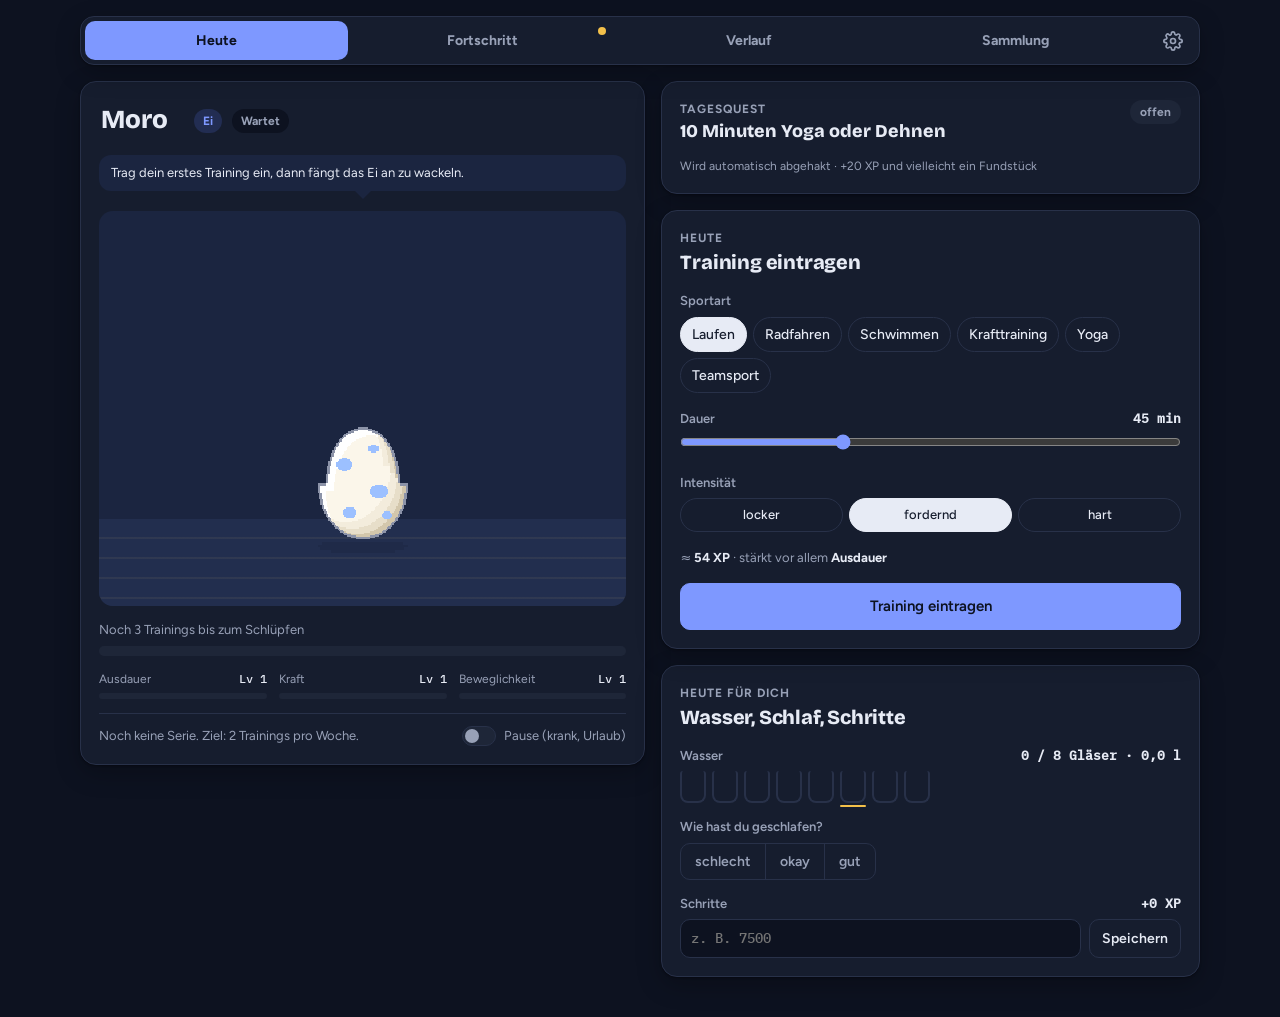
==== pwa/index.html @ 2eef29a6 "Tierwahl: Vorschlag bei Zuweisung bestätigen, Tier fürs Ei wählbar, Wochenziele - Beim Erreichen der" ====
<!doctype html>
<html lang="de">
<head>
<meta charset="utf-8">
<meta name="viewport" content="width=device-width, initial-scale=1, viewport-fit=cover">
<meta name="theme-color" content="#0D1220">
<meta name="color-scheme" content="dark">
<meta name="mobile-web-app-capable" content="yes">
<meta name="apple-mobile-web-app-capable" content="yes">
<meta name="apple-mobile-web-app-status-bar-style" content="black-translucent">
<meta name="apple-mobile-web-app-title" content="Moro">
<meta name="description" content="Moro wächst mit deinem Training und überbrückt die ersten Wochen, in denen man noch keine Veränderung sieht.">
<link rel="manifest" href="manifest.webmanifest">
<link rel="icon" href="icons/icon-32.png" sizes="32x32" type="image/png">
<link rel="apple-touch-icon" href="icons/apple-touch-icon.png">
<title>Moro</title>
<style>
/* Ersatz für das Grundgerüst, das claude.ai beim Artefakt automatisch ergänzt */
:root { padding-top: env(safe-area-inset-top, 0px); padding-bottom: env(safe-area-inset-bottom, 0px); -webkit-text-size-adjust: 100%; }
body { margin: 0; -webkit-tap-highlight-color: transparent; }
img { max-width: 100%; }
</style>

<link rel="stylesheet" href="fonts/fonts.css">
<style>
/* Layout: Tabs (Heute · Fortschritt · Verlauf · Sammlung), darunter die passenden Karten. Laufbahn-Motiv auf der Bühne.
   Dunkel ist der Standard; nur eine ausdrückliche helle Einstellung (data-theme="light") schaltet auf hell. */
:root {
  --bg: #0D1220; --surface: #161D2E; --ink: #E7EBF5; --muted: #98A1B7; --line: #283149;
  --accent: #7E98FF; --accent-ink: #0D1220; --accent-soft: #222D52; --gold: #F3C04A;
  --stage: #1B2540; --lane: rgba(255,255,255,.09); --track: #222E4E;
  --heat0: #1E2638; --heat1: #2B3B78; --heat2: #4964D8; --heat3: #8EA5FF;
  --good: #4CC995; --warn: #E9A94A; --bad: #F07373;
  --shadow: 0 1px 2px rgba(0,0,0,.3), 0 8px 24px rgba(0,0,0,.25);
  --f-display: "Bricolage Grotesque", "Segoe UI", system-ui, sans-serif;
  --f-body: "Figtree", "Segoe UI", system-ui, sans-serif;
  --f-mono: "IBM Plex Mono", ui-monospace, Consolas, monospace;
  color-scheme: dark;
}
:root[data-theme="light"] {
  --bg: #EDF1F7; --surface: #FFFFFF; --ink: #131A2C; --muted: #586179; --line: #D7DDE8;
  --accent: #2F5BFF; --accent-ink: #FFFFFF; --accent-soft: #E3E9FF; --gold: #E9A912;
  --stage: #DCE5F4; --lane: rgba(255,255,255,.75); --track: #C9D4E8;
  --heat0: #E2E7F0; --heat1: #BCCBFF; --heat2: #7D97FF; --heat3: #2F5BFF;
  --good: #16865B; --warn: #B26A00; --bad: #C93A3A;
  --shadow: 0 1px 2px rgba(19,26,44,.06), 0 8px 24px rgba(19,26,44,.06);
  color-scheme: light;
}
/* Einstellung „Wie Gerät“: folgt dem hellen oder dunklen Modus des Systems */
@media (prefers-color-scheme: light) {
  :root[data-theme="system"] {
    --bg: #EDF1F7; --surface: #FFFFFF; --ink: #131A2C; --muted: #586179; --line: #D7DDE8;
    --accent: #2F5BFF; --accent-ink: #FFFFFF; --accent-soft: #E3E9FF; --gold: #E9A912;
    --stage: #DCE5F4; --lane: rgba(255,255,255,.75); --track: #C9D4E8;
    --heat0: #E2E7F0; --heat1: #BCCBFF; --heat2: #7D97FF; --heat3: #2F5BFF;
    --good: #16865B; --warn: #B26A00; --bad: #C93A3A;
    --shadow: 0 1px 2px rgba(19,26,44,.06), 0 8px 24px rgba(19,26,44,.06);
    color-scheme: light;
  }
}

* { box-sizing: border-box; }
[hidden] { display: none !important; }
body {
  background: var(--bg); color: var(--ink);
  font-family: var(--f-body); font-size: 15px; line-height: 1.5;
  padding-left: max(16px, env(safe-area-inset-left, 0px));
  padding-right: max(16px, env(safe-area-inset-right, 0px));
  padding-block: 20px 48px;
}
.wrap { max-width: 1120px; margin: 0 auto; display: grid; gap: 16px; }
h1, h2, h3 { font-family: var(--f-display); margin: 0; text-wrap: balance; letter-spacing: -.01em; }
p { margin: 0; }
button, input { font: inherit; color: inherit; }
:focus-visible { outline: 2px solid var(--accent); outline-offset: 2px; }

/* Kopfzeile */
.top { display: flex; flex-wrap: wrap; align-items: center; justify-content: space-between; gap: 12px; }
.brand { display: flex; align-items: baseline; gap: 10px; flex-wrap: wrap; }
.brand h1 { font-size: 30px; font-weight: 800; }
.brand .tag { color: var(--muted); font-size: 13px; }
.sim { display: flex; align-items: center; gap: 8px; flex-wrap: wrap; }
.simday { font-family: var(--f-mono); font-size: 13px; padding: 6px 10px; border-radius: 999px; background: var(--surface); border: 1px solid var(--line); font-variant-numeric: tabular-nums; }
.btn { border: 1px solid var(--line); background: var(--surface); padding: 7px 12px; border-radius: 10px; cursor: pointer; font-weight: 600; font-size: 14px; }
.btn:hover { border-color: var(--accent); }
.btn.danger { border-color: var(--bad); color: var(--bad); }
.btn.primary { background: var(--accent); color: var(--accent-ink); border-color: var(--accent); width: 100%; padding: 11px 14px; font-size: 15px; }
.btn.primary:hover { filter: brightness(1.07); }
.sample { font-size: 13px; color: var(--muted); background: var(--accent-soft); border-radius: 10px; padding: 8px 12px; }
.sample strong { color: var(--ink); }

/* Raster */
.grid { display: grid; gap: 16px; grid-template-columns: minmax(0, 1.05fr) minmax(0, 1fr); align-items: start; }
/* Tabs: jede Gruppe hat ihr eigenes Raster, Karten anderer Gruppen sind ausgeblendet */
.grid[data-tab="heute"] { grid-template-areas: "pet quest" "pet log" "pet health"; }
.grid[data-tab="fortschritt"] { grid-template-areas: "goals goals" "letter body" "tests records"; }
.grid[data-tab="verlauf"] { grid-template-areas: "cal cal" "hist hist"; }
.grid[data-tab="sammlung"] { grid-template-areas: "album album"; }
.grid[data-tab="einstellungen"] { grid-template-areas: "sprofile sbackup" "sitems sbackup"; }
.grid[data-tab="heute"] > .card:not(.pet, .quest, .log, .health),
.grid[data-tab="fortschritt"] > .card:not(.goalsc, .letterc, .bodyc, .tests, .records),
.grid[data-tab="verlauf"] > .card:not(.cal, .hist),
.grid[data-tab="sammlung"] > .card:not(.album),
.grid[data-tab="einstellungen"] > .card:not(.s-profile, .s-items, .s-backup) { display: none; }
.s-profile { grid-area: sprofile; } .s-items { grid-area: sitems; } .s-backup { grid-area: sbackup; }
/* Einstellungen */
.toggles { list-style: none; margin: 0; padding: 0; display: grid; }
.toggles li { display: flex; justify-content: space-between; align-items: center; gap: 12px; padding: 10px 0; border-bottom: 1px solid var(--line); }
.toggles li:last-child { border-bottom: none; }
.toggles .t-name { display: grid; } .toggles .t-name span { font-size: 12px; color: var(--muted); }
.btn-row { display: flex; flex-wrap: wrap; gap: 8px; }
.s-backup input[type="file"] { max-width: 100%; font-size: 14px; color: var(--muted); }
.s-backup textarea { width: 100%; min-height: 84px; resize: vertical; border: 1px solid var(--line); background: var(--bg); color: var(--ink); border-radius: 10px; padding: 8px 10px; font-family: var(--f-mono); font-size: 12px; margin-block: 8px; }
.s-backup details summary { cursor: pointer; font-weight: 600; font-size: 14px; color: var(--muted); }
.persist { display: grid; gap: 6px; background: var(--bg); border-radius: 12px; padding: 12px; font-size: 14px; }
.persist .ok { color: var(--good); font-weight: 700; } .persist .no { color: var(--warn); font-weight: 700; }
.confirm { background: var(--accent-soft); border-radius: 12px; padding: 12px; display: grid; gap: 10px; font-size: 14px; }
.danger-zone { border-top: 1px solid var(--line); padding-top: 14px; display: grid; gap: 8px; }
.btn.danger-btn { border-color: var(--bad); color: var(--bad); }
/* Einklappbare Karte (Fundstücke in den Einstellungen) */
.fold summary { list-style: none; cursor: pointer; display: flex; justify-content: space-between; align-items: center; gap: 12px; }
.fold summary::-webkit-details-marker { display: none; }
.fold summary > span:first-child { display: grid; gap: 2px; }
.fold .fold-title { font-family: var(--f-display); font-size: 20px; font-weight: 700; }
.fold .chev { width: 10px; height: 10px; border-right: 2px solid var(--muted); border-bottom: 2px solid var(--muted); transform: rotate(45deg); transition: transform .2s; margin-right: 4px; }
.fold[open] .chev { transform: rotate(-135deg); }
.fold[open] summary { margin-bottom: 8px; }
.tabs .gear { display: grid; place-items: center; }
.tabs .gear svg { width: 20px; height: 20px; }
body::before { content: ""; position: fixed; inset: 0 0 auto; height: env(safe-area-inset-top, 0px); z-index: 10; background: var(--bg); }
.tabs { position: sticky; top: env(safe-area-inset-top, 0px); z-index: 6; display: grid; grid-template-columns: repeat(4, minmax(0, 1fr)) 44px; gap: 4px; padding: 4px; background: var(--surface); border: 1px solid var(--line); border-radius: 14px; box-shadow: var(--shadow); }
.tabs button { position: relative; border: none; background: transparent; color: var(--muted); font: inherit; font-weight: 700; font-size: 14px; padding: 9px 6px; border-radius: 10px; cursor: pointer; min-width: 0; overflow-wrap: anywhere; }
.tabs button[aria-selected="true"] { background: var(--accent); color: var(--accent-ink); }
.tabs .dot { position: absolute; top: 6px; right: 8px; width: 8px; height: 8px; border-radius: 50%; background: var(--gold); }
.card { background: var(--surface); border: 1px solid var(--line); border-radius: 16px; padding: 18px; box-shadow: var(--shadow); min-width: 0; display: grid; gap: 14px; }
.pet { grid-area: pet; }
.log { grid-area: log; } .bodyc { grid-area: body; } .cal { grid-area: cal; } .album { grid-area: album; } .hist { grid-area: hist; }
.goalsc { grid-area: goals; } .quest { grid-area: quest; } .health { grid-area: health; } .letterc { grid-area: letter; } .tests { grid-area: tests; } .records { grid-area: records; }

/* Tagesquest */
.quest-row { display: flex; justify-content: space-between; align-items: flex-start; gap: 12px; }
.q-text { font-family: var(--f-display); font-weight: 700; font-size: 18px; line-height: 1.3; margin-top: 2px; }
.q-state { font-size: 12px; font-weight: 700; padding: 3px 10px; border-radius: 999px; background: var(--heat0); color: var(--muted); white-space: nowrap; }
.q-state.done { background: var(--good); color: var(--surface); }
.q-state.due { background: var(--gold); color: #3A2A00; }
/* Wasser, Schlaf, Schritte */
.glasses { display: flex; flex-wrap: wrap; gap: 6px; }
.glass { width: 26px; height: 32px; border: 2px solid var(--line); border-top: none; border-radius: 3px 3px 8px 8px; background: transparent; cursor: pointer; padding: 0; position: relative; }
.glass.full { background: linear-gradient(180deg, transparent 25%, #7FC4FF 25%); border-color: #4C9BE0; }
.glass.goal::after { content: ""; position: absolute; left: -2px; right: -2px; bottom: -6px; height: 2px; background: var(--gold); border-radius: 2px; }
.seg { display: inline-flex; border: 1px solid var(--line); border-radius: 10px; overflow: hidden; }
.seg button { border: none; background: transparent; padding: 7px 14px; font-weight: 600; font-size: 14px; cursor: pointer; color: var(--muted); }
.seg button + button { border-left: 1px solid var(--line); }
.seg button[aria-pressed="true"] { background: var(--ink); color: var(--surface); }
.pickseg { display: flex; flex-wrap: wrap; gap: 6px; }
.pickseg button { border: 1px solid var(--line); background: transparent; border-radius: 10px; padding: 7px 12px; font-weight: 600; font-size: 14px; cursor: pointer; color: var(--muted); }
.pickseg button[aria-pressed="true"] { background: var(--ink); color: var(--surface); border-color: var(--ink); }
.goals { display: grid; gap: 14px; }
.goal { display: grid; gap: 6px; }
.goal.done .bar > i { background: #2FA58E; }
.goal.done .xp-row span:first-child::after { content: ' \2713'; color: #2FA58E; font-weight: 700; }
.goal .gv { color: var(--ink); font-family: var(--f-mono); font-variant-numeric: tabular-nums; }
.steps-row { display: flex; gap: 8px; }
.steps-row input, .test-form input { flex: 1 1 auto; min-width: 0; border: 1px solid var(--line); background: var(--bg); border-radius: 10px; padding: 8px 10px; font-family: var(--f-mono); font-size: 14px; }
/* Wochenbrief */
.paper { background: var(--stage); border-radius: 12px; padding: 14px 16px; display: grid; gap: 8px; font-size: 14px; line-height: 1.55; }
.paper p { margin: 0; }
.paper .sign { font-family: var(--f-display); font-weight: 700; }
/* Moros Pfotenabdruck als Stempel unten rechts auf dem Brief */
.paper.stamped { position: relative; padding-bottom: 34px; }
.paper.stamped::after {
  content: ""; position: absolute; right: 14px; bottom: 10px; width: 46px; height: 46px;
  background: var(--accent); opacity: .55; transform: rotate(-14deg);
  -webkit-mask: url("data:image/svg+xml,%3Csvg xmlns='http://www.w3.org/2000/svg' viewBox='0 0 64 64'%3E%3Cellipse cx='32' cy='43' rx='14' ry='11.5'/%3E%3Cellipse cx='13' cy='27' rx='6' ry='7.5' transform='rotate(-20 13 27)'/%3E%3Cellipse cx='25' cy='15' rx='6' ry='7.5' transform='rotate(-6 25 15)'/%3E%3Cellipse cx='39' cy='15' rx='6' ry='7.5' transform='rotate(6 39 15)'/%3E%3Cellipse cx='51' cy='27' rx='6' ry='7.5' transform='rotate(20 51 27)'/%3E%3C/svg%3E") center / contain no-repeat;
          mask: url("data:image/svg+xml,%3Csvg xmlns='http://www.w3.org/2000/svg' viewBox='0 0 64 64'%3E%3Cellipse cx='32' cy='43' rx='14' ry='11.5'/%3E%3Cellipse cx='13' cy='27' rx='6' ry='7.5' transform='rotate(-20 13 27)'/%3E%3Cellipse cx='25' cy='15' rx='6' ry='7.5' transform='rotate(-6 25 15)'/%3E%3Cellipse cx='39' cy='15' rx='6' ry='7.5' transform='rotate(6 39 15)'/%3E%3Cellipse cx='51' cy='27' rx='6' ry='7.5' transform='rotate(20 51 27)'/%3E%3C/svg%3E") center / contain no-repeat;
}
.lstats { display: flex; gap: 16px; flex-wrap: wrap; }
.lstats span { display: grid; font-size: 12px; color: var(--muted); }
.lstats b { font-family: var(--f-mono); font-weight: 500; font-size: 16px; color: var(--ink); }
.letter-card { text-align: left; justify-items: stretch; max-width: 460px; }
.letter-card .btn.primary { justify-self: center; }
/* Messwerte */
.tests-head { display: flex; justify-content: space-between; align-items: flex-start; gap: 12px; }
.tbl-scroll { overflow-x: auto; }
.tbl { width: 100%; border-collapse: collapse; font-size: 13px; font-variant-numeric: tabular-nums; }
.tbl th, .tbl td { text-align: left; padding: 7px 6px; border-bottom: 1px solid var(--line); vertical-align: top; }
.tbl tr:first-child th { font-size: 11px; color: var(--muted); text-transform: uppercase; letter-spacing: .06em; font-weight: 700; }
.tbl td { font-family: var(--f-mono); }
.tbl small { display: block; font-family: var(--f-body); color: var(--muted); font-size: 11px; }
.tbl .muted { color: var(--muted); font-family: var(--f-body); }
.tbl .up { color: var(--good); font-weight: 700; } .tbl .down { color: var(--bad); }
.test-form { display: grid; grid-template-columns: repeat(3, minmax(0, 1fr)); gap: 8px; align-items: end; }
.test-form label { display: grid; gap: 4px; font-size: 12px; font-weight: 600; color: var(--muted); }
.test-form .btn { grid-column: 1 / -1; }
/* Rekorde */
.recs { display: grid; grid-template-columns: repeat(2, minmax(0, 1fr)); gap: 10px; }
.rec { background: var(--bg); border-radius: 12px; padding: 12px; display: grid; gap: 2px; }
.rec b { font-family: var(--f-display); font-size: 22px; font-weight: 800; }
.rec span { font-size: 12px; color: var(--muted); }
/* Fundstücke zum An-/Ablegen, neues Ei, Konfetti */
button.item { background: transparent; cursor: pointer; font: inherit; font-size: 13px; color: var(--ink); }
button.item.off { opacity: .55; }
button.item.off i { background: var(--heat0); }
.newegg { display: grid; gap: 8px; background: var(--accent-soft); border-radius: 12px; padding: 12px; font-size: 14px; }
.confetti { position: fixed; inset: 0; width: 100%; height: 100%; z-index: 50; pointer-events: none; }
@media (max-width: 860px) {
  .grid { grid-template-columns: minmax(0, 1fr); }
  .grid[data-tab="heute"] { grid-template-areas: "pet" "quest" "log" "health"; }
  .grid[data-tab="fortschritt"] { grid-template-areas: "goals" "letter" "body" "tests" "records"; }
  .grid[data-tab="verlauf"] { grid-template-areas: "cal" "hist"; }
  .grid[data-tab="sammlung"] { grid-template-areas: "album"; }
  .grid[data-tab="einstellungen"] { grid-template-areas: "sprofile" "sitems" "sbackup"; }
}
@media (max-width: 480px) {
  .tabs { grid-template-columns: auto auto auto auto 40px; justify-content: space-between; }
  .tabs button { font-size: 12.5px; padding: 9px 7px; white-space: nowrap; overflow-wrap: normal; }
}
.eyebrow { font-size: 12px; font-weight: 700; letter-spacing: .08em; text-transform: uppercase; color: var(--muted); }
.card h2 { font-size: 20px; font-weight: 700; }

/* Haustier */
.pet-head { display: flex; align-items: center; gap: 10px; flex-wrap: wrap; }
.name { font-family: var(--f-display); font-weight: 800; font-size: 26px; border: none; background: transparent; padding: 0 2px; width: 7.5ch; min-width: 0; border-bottom: 2px dashed transparent; }
.name:hover, .name:focus { border-bottom-color: var(--line); outline: none; }
.chip { font-size: 12px; font-weight: 700; padding: 3px 9px; border-radius: 999px; background: var(--accent-soft); color: var(--accent); white-space: nowrap; }
.chip.form { background: transparent; border: 1px solid var(--line); color: var(--muted); }
.style-toggle { margin-left: auto; display: inline-flex; border: 1px solid var(--line); border-radius: 999px; padding: 2px; gap: 2px; }
.style-toggle button { border: none; background: transparent; font-size: 12px; font-weight: 700; padding: 3px 10px; border-radius: 999px; cursor: pointer; color: var(--muted); }
.style-toggle button[aria-pressed="true"] { background: var(--ink); color: var(--surface); }
.stage { position: relative; border-radius: 14px; overflow: hidden; background: var(--stage); aspect-ratio: 4 / 3; max-width: 100%; display: grid; place-items: center; }
.stage::after { /* Laufbahn */
  content: ""; position: absolute; left: 0; right: 0; bottom: 0; height: 22%;
  background: repeating-linear-gradient(180deg, var(--track) 0 18px, var(--lane) 18px 20px); z-index: 0; }
/* Meisterstufen: Bühnen-Ausbau (Meister 2: Scheinwerfer, Meister 4: Stadion mit Tribüne und Wimpelkette) */
.stage.m2 { background: radial-gradient(ellipse 45% 70% at 30% 0%, rgba(255,226,140,.20), transparent 70%), radial-gradient(ellipse 45% 70% at 70% 0%, rgba(255,226,140,.20), transparent 70%), var(--stage); }
.stage.m4::before {
  content: ""; position: absolute; inset: 0; z-index: 0; pointer-events: none;
  background:
    url("data:image/svg+xml,%3Csvg xmlns='http://www.w3.org/2000/svg' width='120' height='22' viewBox='0 0 120 22'%3E%3Cpath d='M0 3 Q60 12 120 3' fill='none' stroke='%23C9B37A' stroke-width='1.2'/%3E%3Cpath d='M6 4 l8 1.6 -4.5 10z' fill='%23E5484D'/%3E%3Cpath d='M26 6.6 l8 1 -4.4 10z' fill='%23F5C542'/%3E%3Cpath d='M46 7.8 l8 .4 -4.2 10z' fill='%237E98FF'/%3E%3Cpath d='M66 7.9 l8 -.2 -4 10z' fill='%232BB3A0'/%3E%3Cpath d='M86 6.9 l8 -.9 -3.6 10z' fill='%23E5484D'/%3E%3Cpath d='M106 4.6 l8 -1.5 -3.2 10z' fill='%23F5C542'/%3E%3C/svg%3E") top left / 50% auto repeat-x,
    repeating-linear-gradient(90deg, rgba(255,255,255,.07) 0 9px, transparent 9px 13px) 0 62% / 100% 16% no-repeat,
    repeating-linear-gradient(90deg, rgba(255,255,255,.05) 0 9px, transparent 9px 13px) 0 45% / 100% 14% no-repeat;
}
.stage canvas { position: relative; z-index: 1; width: min(76%, 320px); aspect-ratio: 1; image-rendering: pixelated; image-rendering: crisp-edges; margin-top: 2%; }
/* Sprechblase über der Bühne, Spitze zeigt nach unten zur Figur */
.mood { display: flex; gap: 8px; align-items: flex-end; margin-bottom: -4px; }
.mood-pill { font-size: 12px; font-weight: 700; padding: 3px 9px; border-radius: 999px; background: var(--bg); white-space: nowrap; }
.mood-pill.proud { color: var(--good); } .mood-pill.rest { color: var(--accent); } .mood-pill.restless { color: var(--warn); } .mood-pill.tired { color: var(--bad); } .mood-pill.pause, .mood-pill.new { color: var(--muted); } .mood-pill.ready { color: var(--ink); }
.mood-text { position: relative; flex: 1 1 auto; min-width: 0; font-size: 13px; background: var(--stage); padding: 8px 12px; border-radius: 12px; margin-bottom: 10px; }
.mood-text::after { content: ""; position: absolute; left: 50%; bottom: -8px; margin-left: -8px; border: 8px solid transparent; border-bottom: 0; border-top-color: var(--stage); }

.xp { display: grid; gap: 6px; }
.xp-row { display: flex; justify-content: space-between; gap: 8px; font-size: 13px; color: var(--muted); flex-wrap: wrap; }
.xp-row b { color: var(--ink); font-family: var(--f-mono); font-weight: 500; font-variant-numeric: tabular-nums; }
.bar { height: 10px; border-radius: 999px; background: var(--heat0); overflow: hidden; }
.bar > i { display: block; height: 100%; width: 0; background: var(--accent); border-radius: inherit; transition: width .5s ease; }
.stats { display: grid; grid-template-columns: repeat(3, minmax(0, 1fr)); gap: 12px; }
.stat { display: grid; gap: 5px; }
.stat .k { font-size: 12px; color: var(--muted); display: flex; justify-content: space-between; gap: 4px; }
.stat .k b { font-family: var(--f-mono); font-weight: 500; color: var(--ink); font-variant-numeric: tabular-nums; white-space: nowrap; }
.stat .k { min-width: 0; overflow-wrap: anywhere; }
@media (max-width: 480px) { .stat .k { flex-direction: column; gap: 0; } }
.stat .bar { height: 6px; }
.stat.aus .bar > i { background: #2FA58E; } .stat.kra .bar > i { background: #E5663F; } .stat.bew .bar > i { background: #9067E6; }
.foot { display: flex; justify-content: space-between; align-items: center; gap: 10px; flex-wrap: wrap; font-size: 13px; color: var(--muted); border-top: 1px solid var(--line); padding-top: 12px; }
.streak b { color: var(--ink); }
.switch { display: inline-flex; align-items: center; gap: 8px; cursor: pointer; user-select: none; }
.switch input { width: 34px; height: 20px; appearance: none; background: var(--heat0); border-radius: 999px; position: relative; cursor: pointer; border: 1px solid var(--line); margin: 0; }
.switch input::after { content: ""; position: absolute; top: 2px; left: 2px; width: 14px; height: 14px; border-radius: 50%; background: var(--muted); transition: transform .2s; }
.switch input:checked { background: var(--accent); border-color: var(--accent); }
.switch input:checked::after { transform: translateX(14px); background: var(--accent-ink); }

/* Formular */
fieldset { border: none; padding: 0; margin: 0; display: grid; gap: 8px; min-width: 0; }
legend, .lbl { font-size: 13px; font-weight: 600; color: var(--muted); padding: 0; margin-bottom: 6px; display: flex; justify-content: space-between; gap: 8px; width: 100%; }
.chips { display: flex; flex-wrap: wrap; gap: 6px; }
.chips input { position: absolute; opacity: 0; pointer-events: none; }
.chips label { border: 1px solid var(--line); padding: 6px 11px; border-radius: 999px; cursor: pointer; font-size: 14px; font-weight: 500; }
.chips input:checked + label { background: var(--ink); color: var(--surface); border-color: var(--ink); }
.chips input:focus-visible + label { outline: 2px solid var(--accent); outline-offset: 2px; }
.ints label { flex: 1 1 0; text-align: center; padding: 6px 4px; font-size: 13px; }
input[type="range"] { width: 100%; accent-color: var(--accent); margin: 0; }
output { font-family: var(--f-mono); color: var(--ink); font-variant-numeric: tabular-nums; }
.preview { font-size: 13px; color: var(--muted); }
.preview b { color: var(--ink); }

/* Körper */
.bodyc h2 { font-size: 22px; }
.bodyc .txt { max-width: 62ch; }
.fine { font-size: 12px; color: var(--muted); }
.weekdots { display: flex; gap: 4px; flex-wrap: wrap; }
.weekdots span { width: 18px; height: 6px; border-radius: 3px; background: var(--heat0); }
.weekdots span.on { background: var(--accent); }
.weekdots span.goal { outline: 1px dashed var(--muted); outline-offset: 1px; }

/* Kalender */
.cal-head { display: flex; justify-content: space-between; align-items: baseline; gap: 12px; flex-wrap: wrap; }
.heat-scroll { overflow-x: auto; padding-bottom: 4px; }
.heat { display: grid; grid-auto-flow: column; grid-template-rows: repeat(7, 18px) 16px; grid-auto-columns: minmax(18px, 1fr); gap: 4px; min-width: max-content; }
.heat .c { border-radius: 4px; background: var(--heat0); }
.heat .c.l1 { background: var(--heat1); } .heat .c.l2 { background: var(--heat2); } .heat .c.l3 { background: var(--heat3); }
.heat .c.fut { background: transparent; border: 1px dashed var(--line); }
.heat .c.today { outline: 2px solid var(--ink); outline-offset: 1px; }
.heat .wl { font-family: var(--f-mono); font-size: 10px; color: var(--muted); text-align: center; line-height: 16px; }
.heat .wl.goal { color: var(--gold); font-weight: 700; }
.legend { display: flex; align-items: center; gap: 4px; font-size: 12px; color: var(--muted); }
.legend i { width: 12px; height: 12px; border-radius: 3px; display: inline-block; }

/* Album */
.stages { display: grid; grid-template-columns: repeat(5, minmax(0, 1fr)); gap: 8px; }
.st { display: grid; gap: 4px; justify-items: center; text-align: center; font-size: 12px; }
.st canvas { width: 100%; max-width: 72px; aspect-ratio: 1; image-rendering: pixelated; background: var(--stage); border-radius: 10px; }
.st.locked canvas { filter: brightness(0) opacity(.18); }
.st b { font-size: 12px; } .st span { color: var(--muted); font-family: var(--f-mono); font-size: 11px; }
.items { display: flex; flex-wrap: wrap; gap: 6px; }
.item { font-size: 13px; padding: 4px 10px; border-radius: 8px; border: 1px solid var(--line); display: inline-flex; gap: 6px; align-items: center; }
.item i { width: 8px; height: 8px; border-radius: 2px; background: var(--gold); }
.item.miss { border-style: dashed; color: var(--muted); }
.item.miss i { background: var(--heat0); }
.lines { display: grid; grid-template-columns: repeat(4, minmax(0, 1fr)); gap: 8px; padding-top: 8px; }
.ln { position: relative; display: grid; gap: 2px; justify-items: center; text-align: center; padding: 10px 6px 8px; border: 1px solid var(--line); border-radius: 12px; min-width: 0; }
.ln canvas { width: 100%; max-width: 84px; aspect-ratio: 1; image-rendering: pixelated; }
.ln b { font-size: 13px; }
.ln span { font-size: 11px; color: var(--muted); }
.ln.mine { border-color: var(--accent); background: var(--accent-soft); }
.ln.other canvas { filter: grayscale(1) opacity(.4); }
.ln em { position: absolute; top: -9px; font-style: normal; font-size: 10px; font-weight: 700; background: var(--accent); color: var(--accent-ink); padding: 1px 8px; border-radius: 999px; white-space: nowrap; }

/* Verlauf */
.hist ul { list-style: none; padding: 0; margin: 0; display: grid; }
.hist li { display: grid; grid-template-columns: 56px minmax(0, 1fr) auto; gap: 10px; padding: 8px 0; border-bottom: 1px solid var(--line); font-size: 14px; align-items: baseline; }
.hist li:last-child { border-bottom: none; }
.hist .d { font-family: var(--f-mono); font-size: 12px; color: var(--muted); }
.hist .x { font-family: var(--f-mono); font-size: 13px; color: var(--accent); font-variant-numeric: tabular-nums; }
.hist .m { color: var(--muted); font-size: 13px; }
.empty { color: var(--muted); font-size: 14px; }

/* Toast + Entwicklung */
.toasts { position: fixed; z-index: 30; left: 50%; transform: translateX(-50%); bottom: calc(16px + env(safe-area-inset-bottom, 0px)); display: grid; gap: 6px; width: min(420px, calc(100% - 32px)); pointer-events: none; }
.toast { background: var(--ink); color: var(--surface); padding: 10px 14px; border-radius: 12px; font-size: 14px; box-shadow: var(--shadow); animation: tin .25s ease; }
@keyframes tin { from { transform: translateY(8px); opacity: 0; } }
.evo { position: fixed; inset: 0; z-index: 40; background: rgba(13,18,32,.55); display: grid; place-items: center; padding: max(16px, env(safe-area-inset-top, 0px)) max(16px, env(safe-area-inset-right, 0px)) max(16px, env(safe-area-inset-bottom, 0px)) max(16px, env(safe-area-inset-left, 0px)); }
.evo-card { background: var(--surface); border-radius: 20px; padding: 24px; max-width: 420px; width: 100%; display: grid; gap: 12px; text-align: center; justify-items: center; box-shadow: var(--shadow); animation: pop .35s cubic-bezier(.2,1.4,.4,1); }
@keyframes pop { from { transform: scale(.85); opacity: 0; } }
.evo-card canvas { width: 180px; aspect-ratio: 1; image-rendering: pixelated; background: var(--stage); border-radius: 16px; }
.evo-card h2 { font-size: 26px; font-weight: 800; }
.evo-card .btn.primary { width: auto; padding-inline: 28px; }
@media (prefers-reduced-motion: reduce) { .toast, .evo-card { animation: none; } .bar > i { transition: none; } }
/* Aufgeräumte Ansicht (#clean): ohne Prototyp-Steuerung und ohne doppelte Angaben */
.clean .top, .clean #sampleNote, .clean #styleToggle, .clean .weekdots, .clean .ln em,
.clean .cal .fine, .clean .album .fine, .clean .xp-row b { display: none; }
.clean body, body.clean { padding-block: 16px 40px; }
/* Handybreite: nichts abschneiden, Texte umbrechen statt überlaufen */
@media (max-width: 480px) {
  .ints label { flex: 0 0 auto; padding-inline: 10px; }
  .heat { grid-template-rows: repeat(7, 14px) 14px; grid-auto-columns: minmax(14px, 1fr); gap: 3px; min-width: 0; }
  .heat .wl { font-size: 9px; line-height: 14px; }
  .stages { grid-template-columns: repeat(3, minmax(0, 1fr)); row-gap: 12px; }
  .lines { grid-template-columns: repeat(2, minmax(0, 1fr)); row-gap: 16px; }
  .ln b, .ln span, .st b { overflow-wrap: anywhere; }
  .tbl { font-size: 12px; }
  .tbl th, .tbl td { padding: 6px 3px; }
  .tbl tr:first-child th { font-size: 10px; letter-spacing: .02em; }
  .tbl th { width: 30%; overflow-wrap: anywhere; }
  .tbl tr:first-child th { width: auto; overflow-wrap: normal; }
  .test-form { grid-template-columns: repeat(3, minmax(0, 1fr)); gap: 6px; }
  .glasses { display: grid; grid-template-columns: repeat(8, minmax(0, 1fr)); gap: 6px; }
  .glass { width: 100%; height: 30px; }
}
</style>

</head>
<body>
<div class="wrap">
  <header class="top">
    <div class="brand">
      <h1>Moro</h1>
      <span class="tag">Trainingsbegleiter · Prototyp</span>
    </div>
    <div class="sim" aria-label="Zeitsteuerung des Prototyps">
      <span class="simday" id="simDay">Tag 1 · Woche 1</span>
      <button class="btn" id="nextDay" type="button">Tag weiter</button>
      <button class="btn" id="nextWeek" type="button">Woche vorspulen</button>
      <button class="btn" id="reset" type="button">Neu starten</button>
    </div>
  </header>
  <p class="sample" id="sampleNote" hidden><strong>Beispieldaten:</strong> 2,5 Wochen Training sind vorgeladen. „Neu starten“ beginnt mit einem eigenen Ei.</p>

  <nav class="tabs" id="tabs" role="tablist" aria-label="Bereiche">
    <button type="button" role="tab" data-tab="heute" aria-selected="true">Heute</button>
    <button type="button" role="tab" data-tab="fortschritt" aria-selected="false">Fortschritt</button>
    <button type="button" role="tab" data-tab="verlauf" aria-selected="false">Verlauf</button>
    <button type="button" role="tab" data-tab="sammlung" aria-selected="false">Sammlung</button>
    <button type="button" role="tab" data-tab="einstellungen" aria-selected="false" aria-label="Einstellungen" title="Einstellungen" class="gear">
      <svg viewBox="0 0 24 24" fill="none" stroke="currentColor" stroke-width="2" stroke-linecap="round" stroke-linejoin="round" aria-hidden="true"><circle cx="12" cy="12" r="3"/><path d="M19.4 15a1.65 1.65 0 0 0 .33 1.82l.06.06a2 2 0 1 1-2.83 2.83l-.06-.06a1.65 1.65 0 0 0-1.82-.33 1.65 1.65 0 0 0-1 1.51V21a2 2 0 1 1-4 0v-.09A1.65 1.65 0 0 0 9 19.4a1.65 1.65 0 0 0-1.82.33l-.06.06a2 2 0 1 1-2.83-2.83l.06-.06A1.65 1.65 0 0 0 4.68 15a1.65 1.65 0 0 0-1.51-1H3a2 2 0 1 1 0-4h.09A1.65 1.65 0 0 0 4.6 9a1.65 1.65 0 0 0-.33-1.82l-.06-.06a2 2 0 1 1 2.83-2.83l.06.06A1.65 1.65 0 0 0 9 4.68a1.65 1.65 0 0 0 1-1.51V3a2 2 0 1 1 4 0v.09a1.65 1.65 0 0 0 1 1.51 1.65 1.65 0 0 0 1.82-.33l.06-.06a2 2 0 1 1 2.83 2.83l-.06.06A1.65 1.65 0 0 0 19.4 9a1.65 1.65 0 0 0 1.51 1H21a2 2 0 1 1 0 4h-.09a1.65 1.65 0 0 0-1.51 1z"/></svg>
    </button>
  </nav>
  <main class="grid" id="main" data-tab="heute">
    <section class="card pet" aria-label="Dein Begleiter">
      <div class="pet-head">
        <input class="name" id="petName" value="Moro" maxlength="12" aria-label="Name deines Begleiters">
        <span class="chip" id="stageChip">Ei</span>
        <span class="mood-pill" id="moodPill">Wartet</span>
        <span class="chip form" id="formChip" hidden></span>
        <div class="style-toggle" id="styleToggle" role="group" aria-label="Grafikstil">
          <button type="button" data-style="hi" aria-pressed="true">Highres</button>
          <button type="button" data-style="retro" aria-pressed="false">Retro</button>
        </div>
      </div>
      <div class="mood">
        <p class="mood-text" id="moodText"></p>
      </div>
      <div class="stage">
        <canvas id="petCanvas" width="40" height="40" aria-label="Pixel-Darstellung deines Begleiters" role="img"></canvas>
      </div>
      <div class="xp">
        <div class="xp-row"><span id="xpLabel">Erfahrung</span><b id="xpValue">0 XP</b></div>
        <div class="bar"><i id="xpBar"></i></div>
      </div>
      <div class="stats">
        <div class="stat aus"><div class="k">Ausdauer <b id="sAus">1</b></div><div class="bar"><i id="bAus"></i></div></div>
        <div class="stat kra"><div class="k">Kraft <b id="sKra">1</b></div><div class="bar"><i id="bKra"></i></div></div>
        <div class="stat bew"><div class="k">Beweglichkeit <b id="sBew">1</b></div><div class="bar"><i id="bBew"></i></div></div>
      </div>
      <div class="foot">
        <span class="streak" id="streak"></span>
        <label class="switch"><input type="checkbox" id="pause"> Pause (krank, Urlaub)</label>
      </div>
    </section>

    <section class="card quest" aria-label="Tagesquest">
      <div class="quest-row">
        <div><p class="eyebrow">Tagesquest</p><p class="q-text" id="questText"></p></div>
        <span class="q-state" id="questState">offen</span>
      </div>
      <p class="fine" id="questHint">Wird automatisch abgehakt · +20 XP und vielleicht ein Fundstück</p>
    </section>

    <section class="card health" aria-label="Wasser, Schlaf und Schritte">
      <div><p class="eyebrow">Heute für dich</p><h2>Wasser, Schlaf, Schritte</h2></div>
      <div>
        <p class="lbl">Wasser <output id="waterOut">0 / 6 Gläser</output></p>
        <div class="glasses" id="glasses" role="group" aria-label="Gläser Wasser heute"></div>
      </div>
      <div>
        <p class="lbl">Wie hast du geschlafen?</p>
        <div class="seg" id="sleepSeg" role="group" aria-label="Schlafqualität">
          <button type="button" data-v="schlecht">schlecht</button>
          <button type="button" data-v="okay">okay</button>
          <button type="button" data-v="gut">gut</button>
        </div>
      </div>
      <div>
        <label class="lbl" for="steps">Schritte <output id="stepsOut">+0 XP</output></label>
        <div class="steps-row">
          <input type="number" id="steps" min="0" max="60000" step="100" inputmode="numeric" placeholder="z. B. 7500">
          <button class="btn" id="stepsSave" type="button">Speichern</button>
        </div>
      </div>
    </section>

    <section class="card goalsc" aria-label="Wochenziele">
      <div class="quest-row">
        <div><p class="eyebrow" id="goalsEyebrow">Woche 1</p><h2>Wochenziele</h2></div>
        <span class="q-state" id="goalsState">0 / 4</span>
      </div>
      <div class="goals" id="goals"></div>
      <p class="fine">Zählt von Tag 1 bis 7 der laufenden Woche. Schlaf zählt, wenn du „gut“ einträgst.</p>
    </section>

    <section class="card letterc" aria-label="Wochenbrief">
      <div><p class="eyebrow" id="letterEyebrow">Wochenbrief</p><h2 id="letterHead">Post von Moro</h2></div>
      <div class="paper stamped" id="letterPreview"></div>
      <button class="btn" id="letterOpen" type="button">Ganzen Brief lesen</button>
    </section>

    <section class="card tests" aria-label="Messwerte">
      <div class="tests-head">
        <div><p class="eyebrow">Echte Fortschritte</p><h2>Deine Messwerte</h2></div>
        <span class="q-state due" id="testDue" hidden>Test fällig</span>
      </div>
      <div class="tbl-scroll"><table class="tbl" id="testTable"></table></div>
      <form id="testForm" class="test-form">
        <label for="tRun">1 km<input id="tRun" placeholder="6:30" inputmode="numeric"></label>
        <label for="tPush">Liegestütze<input id="tPush" type="number" min="0" placeholder="10"></label>
        <label for="tRhr">Ruhepuls<input id="tRhr" type="number" min="30" max="120" placeholder="68"></label>
        <button class="btn" type="submit">Messung speichern</button>
      </form>
      <p class="fine" id="testHint"></p>
    </section>

    <section class="card records" aria-label="Persönliche Rekorde">
      <div><p class="eyebrow">Persönliche Rekorde</p><h2>Deine Bestwerte</h2></div>
      <div class="recs" id="recs"></div>
    </section>

    <section class="card log" aria-label="Training eintragen">
      <div><p class="eyebrow" id="logDay">Heute · Tag 1</p><h2>Training eintragen</h2></div>
      <form id="logForm" style="display:grid;gap:16px">
        <fieldset>
          <legend>Sportart</legend>
          <div class="chips" id="typeChips"></div>
        </fieldset>
        <div>
          <label class="lbl" for="dur">Dauer <output id="durOut" for="dur">45 min</output></label>
          <input type="range" id="dur" min="10" max="120" step="5" value="45">
        </div>
        <fieldset>
          <legend>Intensität</legend>
          <div class="chips ints" id="intChips"></div>
        </fieldset>
        <p class="preview" id="xpPreview"></p>
        <button class="btn primary" type="submit">Training eintragen</button>
      </form>
    </section>

    <section class="card bodyc" aria-label="Was in deinem Körper passiert">
      <p class="eyebrow" id="factWeek">Woche 1 in deinem Körper</p>
      <h2 id="factTitle"></h2>
      <p class="txt" id="factText"></p>
      <div class="weekdots" id="weekDots" aria-label="Fortschritt bis Woche 12"></div>
      <p class="fine">Typische Anpassungen bei Einsteigern. Wie schnell sie kommen, ist individuell verschieden.</p>
    </section>

    <section class="card cal" aria-label="Trainingskalender">
      <div class="cal-head">
        <div><p class="eyebrow">Trainingskalender</p><h2>Die ersten 12 Wochen</h2></div>
        <div class="legend">weniger <i style="background:var(--heat0)"></i><i style="background:var(--heat1)"></i><i style="background:var(--heat2)"></i><i style="background:var(--heat3)"></i> mehr XP</div>
      </div>
      <div class="heat-scroll"><div class="heat" id="heat"></div></div>
      <p class="fine">Pro Tag zählen höchstens 120 XP. Wöchentlicher Bonus: +25 XP ab 2 Trainingstagen, +60 XP ab 3.</p>
    </section>

    <section class="card album" aria-label="Entwicklung und Fundstücke">
      <div><p class="eyebrow">Vorher und nachher</p><h2>Entwicklung</h2></div>
      <div class="stages" id="stages"></div>
      <div>
        <p class="eyebrow" style="margin-bottom:8px">Vier Tier-Linien · ab Stufe Teen</p>
        <div class="lines" id="lines"></div>
        <p class="fine" id="linesNote" style="margin-top:8px">Welches Tier aus Moro wird, entscheidet dein Training bis zur Teen-Stufe. Danach bleibt die Linie fest.</p>
      </div>
      <div><p class="eyebrow" style="margin-bottom:8px">Fundstücke · antippen zum An- und Ablegen</p><div class="items" id="items"></div></div>
      <div id="archiveBox" hidden><p class="eyebrow" style="margin-bottom:8px">Frühere Begleiter</p><div class="stages" id="archive"></div></div>
    </section>

    <section class="card s-profile" aria-label="Name und Darstellung">
      <div><p class="eyebrow">Einstellungen</p><h2>Name und Darstellung</h2></div>
      <div>
        <label class="lbl" for="setName">Name deines Begleiters</label>
        <div class="steps-row"><input id="setName" maxlength="12" autocomplete="off" placeholder="Moro"><button class="btn" id="setNameSave" type="button">Speichern</button></div>
      </div>
      <div>
        <p class="lbl">Farbschema</p>
        <div class="seg" id="themeSeg" role="group" aria-label="Farbschema">
          <button type="button" data-v="dark">Dunkel</button>
          <button type="button" data-v="light">Hell</button>
          <button type="button" data-v="system">Wie Gerät</button>
        </div>
      </div>
      <div class="egg-set">
        <p class="lbl">Neues Ei</p>
        <p class="fine" id="eggSetText"></p>
        <div><button class="btn" id="eggSetBtn" type="button">Neues Ei ausbrüten</button></div>
        <div id="setPickBox" hidden>
          <p class="lbl" style="margin-top:12px">Tier dieses Eis</p>
          <div class="pickseg" id="setPickSeg" role="group" aria-label="Tier dieses Eis"></div>
          <p class="fine" id="setPickText"></p>
        </div>
      </div>
      <div>
        <p class="lbl">Grafik</p>
        <div class="seg" id="gfxSeg" role="group" aria-label="Grafikstil">
          <button type="button" data-v="hi">Highres</button>
          <button type="button" data-v="retro">Retro</button>
        </div>
      </div>
    </section>

    <section class="card s-items" aria-label="Fundstücke ein- und ausblenden">
      <details class="fold" id="itemsFold">
        <summary><span><span class="eyebrow">Fundstücke <span id="itemsCount"></span></span><span class="fold-title">Ein- und ausblenden</span></span><span class="chev" aria-hidden="true"></span></summary>
        <ul class="toggles" id="itemToggles"></ul>
      </details>
    </section>

    <section class="card s-backup" aria-label="Backup">
      <div><p class="eyebrow">Deine Daten</p><h2>Backup</h2></div>
      <div class="persist">
        <p><b>Speicherschutz:</b> <span id="persistState">wird geprüft …</span></p>
        <p class="fine" id="persistHint"></p>
        <div><button class="btn" id="persistBtn" type="button" hidden>Speicher schützen</button></div>
      </div>
      <p class="fine" id="backupInfo"></p>
      <div class="btn-row">
        <button class="btn" id="bkDownload" type="button">Backup herunterladen</button>
        <button class="btn" id="bkCopy" type="button">Backup kopieren</button>
      </div>
      <div>
        <label class="lbl" for="bkFile">Backup-Datei wiederherstellen</label>
        <input type="file" id="bkFile" accept="application/json,.json">
      </div>
      <details>
        <summary>Backup als Text einfügen</summary>
        <textarea id="bkText" placeholder="Kopierten Backup-Text hier einfügen"></textarea>
        <button class="btn" id="bkPaste" type="button">Text prüfen</button>
      </details>
      <div class="confirm" id="bkConfirm" hidden>
        <p id="bkConfirmText"></p>
        <div class="btn-row"><button class="btn primary" id="bkApply" type="button" style="width:auto">Aktuellen Stand ersetzen</button><button class="btn" id="bkCancel" type="button">Abbrechen</button></div>
      </div>
      <div class="danger-zone">
        <p class="lbl">Neu anfangen</p>
        <p class="fine">Löscht Trainings, Fundstücke, Messwerte und Album auf diesem Gerät. Name und Darstellung bleiben.</p>
        <div><button class="btn danger-btn" id="bkReset" type="button">Alles zurücksetzen</button></div>
      </div>
    </section>

    <section class="card hist" aria-label="Letzte Trainings">
      <div><p class="eyebrow">Verlauf</p><h2>Letzte Trainings</h2></div>
      <ul id="hist"></ul>
    </section>
  </main>
</div>

<div class="toasts" id="toasts" aria-live="polite"></div>
<canvas class="confetti" id="confetti" hidden aria-hidden="true"></canvas>
<div class="evo" id="eggAsk" hidden role="dialog" aria-modal="true" aria-labelledby="eggAskTitle">
  <div class="evo-card">
    <canvas id="eggCanvas" width="40" height="40"></canvas>
    <p class="eyebrow">12 Wochen geschafft</p>
    <h2 id="eggAskTitle"></h2>
    <p id="eggAskText"></p>
    <p class="lbl" style="margin:4px 0 6px">Welches Tier soll schlüpfen?</p>
    <div class="pickseg" id="eggPickSeg" role="group" aria-label="Tier des neuen Eis" style="justify-content:center;margin-bottom:12px"></div>
    <div class="btn-row" style="justify-content:center">
      <button class="btn primary" id="eggYes" type="button" style="width:auto">Ja, neues Ei</button>
      <button class="btn" id="eggNo" type="button"></button>
    </div>
  </div>
</div>
<div class="evo" id="letter" hidden role="dialog" aria-modal="true" aria-labelledby="letterTitle">
  <div class="evo-card letter-card">
    <p class="eyebrow">Wochenbrief</p>
    <h2 id="letterTitle"></h2>
    <div class="paper stamped" id="letterBody"></div>
    <button class="btn primary" id="letterClose" type="button">Danke, Moro</button>
  </div>
</div>
<div class="evo" id="evo" hidden role="dialog" aria-modal="true" aria-labelledby="evoTitle">
  <div class="evo-card">
    <canvas id="evoCanvas" width="40" height="40"></canvas>
    <p class="eyebrow" id="evoEyebrow">Neue Stufe</p>
    <h2 id="evoTitle"></h2>
    <p id="evoText"></p>
    <button class="btn primary" id="evoClose" type="button">Weiter</button>
    <div id="evoChoose" hidden style="width:100%">
      <p class="lbl" style="margin:4px 0 6px">Ich möchte lieber folgendes Tier:</p>
      <div class="pickseg" id="evoPickSeg" role="group" aria-label="Anderes Tier wählen" style="justify-content:center"></div>
    </div>
  </div>
</div>

<script>
(() => {
const KEY = 'moro-v1';
const TYPES = {
  laufen:    { label: 'Laufen',        w: { aus: 1,  kra: .2, bew: .1 } },
  rad:       { label: 'Radfahren',     w: { aus: .9, kra: .3, bew: .1 } },
  schwimmen: { label: 'Schwimmen',     w: { aus: .8, kra: .4, bew: .3 } },
  kraft:     { label: 'Krafttraining', w: { aus: .2, kra: 1,  bew: .2 } },
  yoga:      { label: 'Yoga',          w: { aus: .1, kra: .3, bew: 1 } },
  team:      { label: 'Teamsport',     w: { aus: .7, kra: .4, bew: .4 } },
};
const STAT_NAMES = { aus: 'Ausdauer', kra: 'Kraft', bew: 'Beweglichkeit' };
// Drei Intensitäten; die Werte bleiben auf der alten 1–5-Skala, damit XP und gespeicherte Trainings stimmen
const INT_OPTS = [[1, 'locker'], [3, 'fordernd'], [4, 'hart']];
const intLabel = v => v <= 2 ? 'locker' : v === 3 ? 'fordernd' : 'hart';
// Schwellen so gewählt, dass „Erwachsen“ bei 2 fordernden Trainings pro Woche (≈133 XP) in etwa Woche 13 erreicht ist
const STAGES = [
  { name: 'Ei', xp: 0 }, { name: 'Baby', xp: 0 }, { name: 'Kind', xp: 400 },
  { name: 'Teen', xp: 950 }, { name: 'Erwachsen', xp: 1700 },
];
// Meisterstufen nach „Erwachsen“: alle 500 XP eine neue, jede mit einem sichtbaren Extra
const MASTER_XP = 500;
const MASTER_TEXT = {
  1: n => `Ein goldener Stern schwebt jetzt über ${n}.`,
  2: () => 'Scheinwerfer an: Die Bühne leuchtet jetzt.',
  3: n => `Ein zweiter Stern, und ${n} schimmert golden.`,
  4: () => 'Die Bühne wird zum Stadion, mit Tribüne und Wimpelkette.',
  5: n => `Drei Sterne und eine goldene Kontur. Mehr Glanz geht kaum, ${n} ist ganz oben angekommen.`,
};
const masterText = (m, n) => (MASTER_TEXT[m] || (() => `Meisterstufe ${m}. Du bleibst dran, und genau darum geht es.`))(n);
const LINES = {
  aus: { stat: 'Ausdauer', animal: 'Hase', lineName: 'Hasen-Linie', teen: 'Häschen', adult: 'Sprinthase', teenArt: 'ein Häschen', adultArt: 'ein Sprinthase', sports: 'Laufen, Rad' },
  kra: { stat: 'Kraft', animal: 'Bär', lineName: 'Bären-Linie', teen: 'Bärchen', adult: 'Kraftbär', teenArt: 'ein Bärchen', adultArt: 'ein Kraftbär', sports: 'Krafttraining' },
  bew: { stat: 'Beweglichkeit', animal: 'Katze', lineName: 'Katzen-Linie', teen: 'Kätzchen', adult: 'Flowkatze', teenArt: 'ein Kätzchen', adultArt: 'eine Flowkatze', sports: 'Yoga' },
  hyb: { stat: 'Ausgewogen', animal: 'Tiger', lineName: 'Tiger-Linie', teen: 'Tigerjunges', adult: 'Hybridtiger', teenArt: 'ein Tigerjunges', adultArt: 'ein Hybridtiger', sports: 'gemischtes Training' },
};
const lineReason = l => (state.pick || state.lineChosen) ? `Du hast die ${l.lineName} gewählt` : l.animal === 'Tiger' ? 'Du trainierst ausgewogen' : `${l.stat} liegt bei dir vorne`;
const PICKS = [['auto', 'Nach Training'], ['aus', 'Hase'], ['kra', 'Bär'], ['bew', 'Katze'], ['hyb', 'Tiger']];
// Wochenziele (Woche = 7 Tage ab Tag 1)
const WEEK_GOALS = [
  { id: 'n', label: 'Trainings', goal: 3, fmt: v => `${v}` },
  { id: 'min', label: 'Trainingsminuten', goal: 150, fmt: v => `${v} min` },
  { id: 'steps', label: 'Schritte pro Tag (Ø der Woche)', goal: 6000, fmt: v => v.toLocaleString('de-DE') },
  { id: 'sleep', label: 'Tage mit gutem Schlaf', goal: 4, fmt: v => `${v}` },
];
const stageName = (s, line) => s >= 3 && line ? LINES[line][s === 3 ? 'teen' : 'adult'] : STAGES[s].name;
const ITEMS = { stirnband: 'Stirnband', flasche: 'Trinkflasche', sneaker: 'Sneaker', handtuch: 'Handtuch', hantel: 'Hantel', medaille: 'Medaille' };
const BASE_ITEMS = Object.keys(ITEMS);
// Saisonale Fundstücke: gibt es nur in ihrer Jahreszeit
const SEASON_ITEMS = { muetze: ['Bommelmütze', 'winter'], kranz: ['Blumenkranz', 'fruehling'], sonnenhut: ['Sonnenhut', 'sommer'], blatt: ['Herbstblatt', 'herbst'] };
Object.entries(SEASON_ITEMS).forEach(([k, [l]]) => { ITEMS[k] = l; });
const SEASON_NAMES = { winter: 'Winter', fruehling: 'Frühling', sommer: 'Sommer', herbst: 'Herbst' };
const dateOf = (s, day) => { const d = new Date((s.start || new Date().toISOString().slice(0, 10)) + 'T12:00:00'); d.setDate(d.getDate() + day); return d; };
const seasonOf = d => { const m = d.getMonth() + 1; return m === 12 || m <= 2 ? 'winter' : m <= 5 ? 'fruehling' : m <= 8 ? 'sommer' : 'herbst'; };
const seasonItem = season => Object.keys(SEASON_ITEMS).find(k => SEASON_ITEMS[k][1] === season);
// Gesundheit
const WATER_GOAL = 6, WATER_MAX = 8; // 8 Gläser à 0,25 l = 2 l
const stepXp = steps => Math.min(30, Math.floor((steps || 0) / 1000) * 4);
const hp = (s, d) => (s.health && s.health[d]) || {};
// Tagesquests: werden automatisch abgehakt, sobald die Daten passen
const QUEST_XP = 20;
const QUESTS = [
  { id: 'dehnen', text: '10 Minuten Yoga oder Dehnen', check: (s, d) => s.workouts.some(w => w.day === d && w.type === 'yoga' && w.min >= 10) },
  { id: 'lang', text: 'Ein Training von mindestens 30 Minuten', check: (s, d) => s.workouts.some(w => w.day === d && w.min >= 30) },
  { id: 'neu', text: 'Eine Sportart, die du diese Woche noch nicht gemacht hast', check: (s, d) => { const w0 = Math.floor(d / 7) * 7; const seen = new Set(s.workouts.filter(w => w.day >= w0 && w.day < d).map(w => w.type)); return s.workouts.some(w => w.day === d && !seen.has(w.type)); } },
  { id: 'wasser', text: `${WATER_GOAL} Gläser Wasser trinken`, check: (s, d) => (hp(s, d).water || 0) >= WATER_GOAL },
  { id: 'schritte', text: '6.000 Schritte gehen', check: (s, d) => (hp(s, d).steps || 0) >= 6000 },
  { id: 'schlaf', text: 'Eintragen, wie du geschlafen hast', check: (s, d) => !!hp(s, d).sleep },
  { id: 'locker', text: 'Eine lockere Einheit, Erholung zählt auch', check: (s, d) => s.workouts.some(w => w.day === d && w.int <= 2) },
];
const questOf = (s, d) => QUESTS[((d + 1) * 5 + (s.seed || 0)) % QUESTS.length];
// Echte Messwerte
const TESTS = [
  { id: 'run', label: '1 km Laufzeit', better: -1, fmt: v => `${Math.floor(v / 60)}:${String(v % 60).padStart(2, '0')} min`, diff: v => `${Math.floor(Math.abs(v) / 60)}:${String(Math.abs(v) % 60).padStart(2, '0')} min`, ph: '6:30' },
  { id: 'push', label: 'Liegestütze am Stück', better: 1, fmt: v => `${v}`, diff: v => `${Math.abs(v)}`, ph: '10' },
  { id: 'rhr', label: 'Ruhepuls', better: -1, fmt: v => `${v} bpm`, diff: v => `${Math.abs(v)} bpm`, ph: '68' },
];
const TEST_WEEKS = [1, 4, 8, 12];
const REC_LABELS = { longest: 'Längstes Training', weekMost: 'Meiste Trainings in einer Woche', streakBest: 'Längste Serie', dayBest: 'Bester Tag' };
const DAY_CAP = 120;
const FACTS = [
  { from: 1, title: 'Das Nervensystem lernt mit', text: 'Die ersten Fortschritte kommen fast nur aus dem Kopf: Dein Nervensystem lernt, mehr Muskelfasern gleichzeitig anzusteuern. Dazu sinken nach jeder Einheit die Stresshormone, und viele schlafen tiefer.' },
  { from: 2, title: 'Mehr Blut im Kreislauf', text: 'Schon nach ein bis zwei Wochen Ausdauertraining steigt das Blutplasmavolumen. Das Herz pumpt pro Schlag mehr Blut, und dein Puls liegt bei gleicher Belastung etwas niedriger.' },
  { from: 3, title: 'Neue Kraftwerke in den Zellen', text: 'Deine Muskelzellen bauen zusätzliche Mitochondrien. Du merkst es daran, dass sich dieselbe Runde oder dieselbe Übung weniger hart anfühlt.' },
  { from: 5, title: 'Mehr Leitungen für Sauerstoff', text: 'Rund um die Muskelfasern wachsen neue Kapillaren. Sauerstoff kommt schneller an, und du erholst dich zwischen Intervallen und Sätzen spürbar schneller.' },
  { from: 7, title: 'Jetzt ist es messbar', text: 'Nach 6 bis 8 Wochen hat sich die maximale Sauerstoffaufnahme (VO₂max) bei Einsteigern typischerweise um einige Prozent verbessert. Muskelwachstum lässt sich jetzt im Labor nachweisen.' },
  { from: 9, title: 'Sehnen brauchen länger', text: 'Muskeln wachsen weiter, Sehnen und Knochen passen sich langsamer an. Steigere deshalb Umfang und Gewicht behutsam, etwa 10 Prozent pro Woche.' },
  { from: 12, title: 'Sichtbar', text: 'Ab etwa 12 Wochen sehen viele die Veränderung im Spiegel. Ab hier trägt dich der Sport immer mehr selbst. Moro hat seinen Job gemacht.' },
];
const EVO_TEXT = {
  1: n => `Drei Trainings geschafft. Genau hier hören die meisten wieder auf. ${n} ist geschlüpft, weil du weitergemacht hast.`,
  2: n => `${n} wächst, und deine Muskeln bauen gerade neue Mitochondrien. Achte auf die kleinen Ohren: Sie verraten, welches Tier aus ${n} wird.`,
  3: (n, l) => `${lineReason(l)}, deshalb wird ${n} ${l.teenArt}.${(state.pick || state.lineChosen) ? '' : ' Wer anders trainiert, bekommt ein anderes Tier.'}`,
  4: (n, l) => `Ausgewachsen als ${l.adult}. Was ${n} in diesen Wochen geworden ist, siehst du bald auch an dir selbst.`,
};

const xpOf = w => Math.round(w.min * (0.6 + 0.2 * w.int));
const rnd = (a, b) => a + Math.floor(Math.random() * (b - a + 1));
const pick = arr => arr[Math.floor(Math.random() * arr.length)];

// Echtzeit-Modus (PWA): Tage laufen nach dem Kalender, keine Beispieldaten, keine Prototyp-Knöpfe
const REAL_TIME = true;
const localIso = (d = new Date()) => `${d.getFullYear()}-${String(d.getMonth() + 1).padStart(2, '0')}-${String(d.getDate()).padStart(2, '0')}`;
const dayLabel = d => { if (!REAL_TIME) return `Tag ${d + 1}`; const x = dateOf(state, d); return x.toLocaleDateString('de-DE', { weekday: 'short', day: 'numeric', month: 'numeric' }); };
const daysSince = iso => Math.round((new Date(localIso() + 'T12:00:00') - new Date(iso + 'T12:00:00')) / 864e5);
function freshState() {
  return { v: 1, name: 'Moro', day: 0, workouts: [], items: [], paused: false, sample: false, seenStage: 0, stageDays: {}, line: null,
    start: localIso(), seed: Math.floor(Math.random() * 7), health: {}, questsDone: {}, tests: [], hidden: {}, archive: [], letterWeek: 0, recs: null, seenMaster: 0, eggAsked: false, pick: null, goalsDone: {} };
}
function sampleState() {
  const plan = [[0,'laufen',25,2],[2,'yoga',30,2],[4,'laufen',30,3],[7,'kraft',40,3],[9,'laufen',35,3],[11,'rad',50,2],[14,'laufen',40,3],[15,'kraft',45,3],[17,'laufen',45,4]];
  const s = freshState();
  s.day = 18; s.sample = true;
  const st = new Date(); st.setDate(st.getDate() - 18); s.start = localIso(st);
  s.workouts = plan.map(([day, type, min, int], i) => ({ id: 'w' + i, day, type, min, int }));
  s.items = [{ id: 'stirnband', day: 4 }, { id: 'flasche', day: 11 }];
  s.stageDays = { 1: 4, 2: 17 };
  s.health = { 14: { water: 5, sleep: 'gut', steps: 7200 }, 15: { water: 7, sleep: 'okay' }, 16: { water: 4, sleep: 'schlecht', steps: 4100 }, 17: { water: 6, sleep: 'gut', steps: 8300 } };
  s.questsDone = { 14: true, 17: true };
  s.tests = [{ day: 1, run: 400, push: 8, rhr: 72 }];
  s.letterWeek = 2;
  const d = derive(s); s.seenStage = d.stage; s.recs = d.recs;
  return s;
}
function load() {
  try {
    const r = localStorage.getItem(KEY); if (!r) return null;
    const s = JSON.parse(r); if (!s || s.v !== 1) return null;
    s.items.forEach(i => { if (i.id === 'sonnenbrille') i.id = 'handtuch'; });
    if (s.letterWeek === undefined) s.letterWeek = Math.floor(s.day / 7);
    const f = freshState(); for (const k in f) if (s[k] === undefined) s[k] = f[k];
    return s;
  } catch (e) { return null; }
}
function save() { try { localStorage.setItem(KEY, JSON.stringify(state)); } catch (e) {} }

function derive(s) {
  const ws = s.workouts.filter(w => w.day <= s.day);
  const byDay = {};
  ws.forEach(w => (byDay[w.day] = byDay[w.day] || []).push(w));
  let xp = 0; const stats = { aus: 0, kra: 0, bew: 0 }; const dayXp = {};
  for (const d in byDay) {
    const sum = byDay[d].reduce((a, w) => a + xpOf(w), 0);
    const f = sum > DAY_CAP ? DAY_CAP / sum : 1;
    dayXp[d] = Math.round(sum * f); xp += dayXp[d];
    byDay[d].forEach(w => { for (const k in stats) stats[k] += xpOf(w) * f * TYPES[w.type].w[k]; });
  }
  // Schritte: kleine Extra-XP (max. 30 pro Tag), zählen für Ausdauer
  for (const d in (s.health || {})) {
    if (+d > s.day) continue;
    const sx = stepXp(s.health[d].steps);
    if (sx) { xp += sx; dayXp[d] = (dayXp[d] || 0) + sx; stats.aus += sx * .8; }
  }
  // Tagesquests: +20 XP pro geschaffter Quest
  const questCount = Object.keys(s.questsDone || {}).filter(d => +d <= s.day).length;
  xp += questCount * QUEST_XP;
  const curWeek = Math.floor(s.day / 7);
  const weekDays = [], weekCounts = [];
  for (let i = 0; i <= curWeek; i++) {
    let n = 0, c = 0; for (let d = i * 7; d < i * 7 + 7; d++) if (byDay[d]) { n++; c += byDay[d].length; }
    weekDays.push(n); weekCounts.push(c);
    xp += n >= 3 ? 60 : n === 2 ? 25 : 0;
  }
  let streak = 0, i = curWeek;
  if (weekDays[i] < 2) i--;
  while (i >= 0 && weekDays[i] >= 2) { streak++; i--; }
  let streakBest = 0, run = 0;
  weekDays.forEach(n => { run = n >= 2 ? run + 1 : 0; streakBest = Math.max(streakBest, run); });
  const recs = {
    longest: ws.reduce((a, w) => Math.max(a, w.min), 0),
    weekMost: Math.max(0, ...weekCounts),
    streakBest,
    dayBest: Math.max(0, ...Object.values(dayXp)),
  };
  const count = ws.length;
  const stage = count < 3 ? 0 : xp < STAGES[2].xp ? 1 : xp < STAGES[3].xp ? 2 : xp < STAGES[4].xp ? 3 : 4;
  const master = stage === 4 ? Math.floor((xp - STAGES[4].xp) / MASTER_XP) : 0;
  // Hybrid (Tiger), wenn die stärkste Eigenschaft weniger als 25 % vor der zweiten liegt
  const ranked = Object.entries(stats).sort((a, b) => b[1] - a[1]);
  const leanCalc = ranked[0][1] > 0 ? (ranked[0][1] < ranked[1][1] * 1.25 ? 'hyb' : ranked[0][0]) : null;
  const lean = (s.pick && LINES[s.pick]) ? s.pick : leanCalc;
  const line = stage >= 3 ? (s.line || lean || 'aus') : null;
  const last = ws.length ? Math.max(...ws.map(w => w.day)) : null;
  const gap = last === null ? null : s.day - last;
  const n = s.name;
  let mood;
  if (s.paused) mood = { key: 'pause', label: 'Pause', face: 'sleep', text: `${n} schläft und hält deinen Fortschritt fest, bis du wieder loslegst.` };
  else if (gap === null) mood = { key: 'new', label: 'Wartet', face: 'neutral', text: 'Trag dein erstes Training ein, dann fängt das Ei an zu wackeln.' };
  else if (gap === 0) mood = { key: 'proud', label: 'Stolz', face: 'happy', text: stage === 0 ? 'Es wackelt! Da drin tut sich was.' : `Heute trainiert. ${n} hüpft vor Stolz.` };
  else if (gap === 1) mood = { key: 'rest', label: 'Erholt sich', face: 'content', text: 'Ruhetag. Muskeln wachsen in der Pause, nicht beim Training. Morgen geht es weiter.' };
  else if (gap === 2) mood = { key: 'ready', label: 'Bereit', face: 'neutral', text: `${n} ist ausgeruht und bereit für die nächste Einheit.` };
  else if (gap === 3) mood = { key: 'restless', label: 'Rastlos', face: 'restless', text: `${n} tippelt herum und wartet auf die nächste Einheit.` };
  else mood = { key: 'tired', label: 'Schlapp', face: 'sad', text: `${n} ist schlapp, aber nicht verloren. Eine kurze Einheit reicht, um es aufzuwecken.` };
  const today = hp(s, s.day);
  if (!s.paused && today.sleep === 'schlecht' && gap !== 0) mood = Object.assign({}, mood, { text: mood.text + ' Du hast schlecht geschlafen, heute lieber locker.' });
  const shine = (today.water || 0) >= WATER_GOAL;
  const w0 = curWeek * 7, wr = ws.filter(w => w.day >= w0 && w.day < w0 + 7);
  let wSteps = 0, wSleep = 0;
  for (let d = w0; d < w0 + 7 && d <= s.day; d++) { wSteps += hp(s, d).steps || 0; if (hp(s, d).sleep === 'gut') wSleep++; }
  const wVals = { n: wr.length, min: wr.reduce((a, w) => a + w.min, 0), steps: Math.round(wSteps / 7), sleep: wSleep };
  const goals = WEEK_GOALS.map(g => Object.assign({}, g, { val: wVals[g.id], done: wVals[g.id] >= g.goal }));
  const norm = {}; for (const k in stats) norm[k] = Math.min(1, stats[k] / 700);
  return { goals, xp, stats, norm, dayXp, weekDays, weekCounts, curWeek, streak, count, stage, master, lean, line, gap, mood, recs, shine, quest: questOf(s, s.day), questDone: !!(s.questsDone || {})[s.day] };
}

/* ---------- Pixel-Zeichnung ---------- */
const PAL = {
  moro: { fill: '#9CC0FF', shade: '#7DA3F0', out: '#2E4590', belly: '#E4EDFF', hi: '#FFFFFF', inner: '#FFB3C7', nose: '#2E4590' },
  aus:  { fill: '#FBF8F6', shade: '#E2DAE0', out: '#6A5870', belly: '#FFFFFF', hi: '#FFFFFF', inner: '#FFB3C7', nose: '#FF7FA0' },
  kra:  { fill: '#C68D60', shade: '#A56E46', out: '#4A2C18', belly: '#F2D7BA', hi: '#E2B48C', inner: '#EDBB93', nose: '#3A2418' },
  bew:  { fill: '#FFB168', shade: '#EC9046', out: '#7A3E12', belly: '#FFF0DF', hi: '#FFD6AE', inner: '#FFB3C7', nose: '#FF7FA0', stripe: '#E27A2C' },
  hyb:  { fill: '#FF9536', shade: '#E8761A', out: '#4A220A', belly: '#FFF7EE', hi: '#FFC48A', inner: '#FFF7EE', nose: '#FF7FA0', stripe: '#24160E' },
};
function mix(a, b, t) {
  const p = h => [1, 3, 5].map(i => parseInt(h.slice(i, i + 2), 16));
  const A = p(a), B = p(b);
  return '#' + A.map((v, i) => Math.round(v + (B[i] - v) * t).toString(16).padStart(2, '0')).join('');
}
const DARK = '#141B2D', RED = '#E5484D', GOLD = '#F5B82E', WHITE = '#FFFFFF', BLUSH = '#FF9DB0';

function drawPet(ctx, L, f) {
  ctx.clearRect(0, 0, 40, 40);
  const P = (x, y, c) => { ctx.fillStyle = c; ctx.fillRect(Math.round(x), Math.round(y), 1, 1); };
  const R = (x, y, w, h, c) => { if (w <= 0 || h <= 0) return; ctx.fillStyle = c; ctx.fillRect(Math.round(x), Math.round(y), w, h); };
  const cx = 20 + (L.face === 'restless' && L.stage > 0 ? [0, 1, 0, -1][f % 4] : 0), ground = 34;
  ctx.fillStyle = 'rgba(19,26,44,.18)';
  ctx.fillRect(cx - 7, ground, 14, 1); ctx.fillRect(cx - 5, ground + 1, 10, 1);

  const shape = (rx, ry, egg) => (x, y) => { const r = (egg && y < 0) ? rx * .8 : rx; return (x * x) / (r * r) + (y * y) / (ry * ry) <= 1.1; };
  const blob = (ox, oy, rx, ry, c, egg, noHi) => {
    const ins = shape(rx, ry, egg);
    for (let y = -ry - 1; y <= ry + 1; y++) for (let x = -rx - 1; x <= rx + 1; x++) {
      if (!ins(x, y)) continue;
      const edge = !ins(x + 1, y) || !ins(x - 1, y) || !ins(x, y + 1) || !ins(x, y - 1);
      let col = edge ? c.out : ((x / rx + y / ry) > .6 ? c.shade : c.fill);
      const hx = -Math.round(rx * .45), hy = -Math.round(ry * .5);
      if (!noHi && !edge && x === hx && (y === hy || y === hy + 1)) col = c.hi;
      P(ox + x, oy + y, col);
    }
    return ins;
  };
  const items = new Set(L.items || []);

  if (L.stage === 0) {
    const rx = 6, ry = 8, cy = ground - ry - 1;
    let wob = 0;
    if (L.face === 'happy' || L.count >= 2) wob = [0, 1, 0, -1][f % 4];
    else if (L.count === 1) wob = f % 10 < 2 ? [1, -1][f % 2] : 0;
    const ex = cx + wob;
    blob(ex, cy, rx, ry, { fill: '#FBF6EA', shade: '#E7DEC9', out: '#8C93A8', hi: '#FFFFFF' }, true);
    [[-2, -3], [2, 1], [-3, 3], [1, -5], [3, 4]].forEach(([x, y]) => P(ex + x, cy + y, '#7FA7FF'));
    if (L.count >= 1) [[-4, 0], [-3, -1], [-2, 0], [-1, -1], [0, 0]].forEach(([x, y]) => P(ex + x, cy + y, '#5D6478'));
    if (L.count >= 2) [[1, -1], [2, 0], [3, -1], [4, 0], [0, 1]].forEach(([x, y]) => P(ex + x, cy + y, '#5D6478'));
    return;
  }

  const st = L.stage;
  const kind = st >= 3 ? (L.line || L.lean || 'aus') : 'moro';
  let c = PAL[kind];
  if (L.face === 'sad') c = Object.fromEntries(Object.entries(c).map(([k, v]) => [k, mix(v, '#9AA0AE', .4)]));
  if (st === 4 && (L.master || 0) >= 5) c = Object.assign({}, c, { out: '#9A6A06' }); // Meister 5: goldene Kontur
  const size = { 1: [5, 4], 2: [6, 6], 3: [7, 7], 4: [8, 8] }[st];
  const rx = size[0] + (kind === 'kra' ? (st === 4 ? 2 : 1) : kind === 'hyb' && st === 4 ? 1 : 0), ry = size[1];
  const box = (x, y, w, h) => { const a = []; for (let j = 0; j < h; j++) for (let i = 0; i < w; i++) a.push([x + i, y + j]); return a; };
  const mask = (pts, col) => {
    const k = new Set(pts.map(([x, y]) => x + ',' + y)), has = (x, y) => k.has(x + ',' + y);
    pts.forEach(([x, y]) => P(x, y, (!has(x + 1, y) || !has(x - 1, y) || !has(x, y + 1) || !has(x, y - 1)) ? col.out : col.fill));
  };
  const fh = st === 1 ? 1 : 2, fw = st >= 3 ? 3 : 2;
  const up = f % 4 < 2;
  const hop = L.face === 'happy' && up ? -1 : 0;
  const cy = ground - 1 - fh - ry + hop;
  const ins = shape(rx, ry, false);
  const topAt = dx => { let ty = -ry - 1; while (!ins(dx, ty) && ty < 0) ty++; return cy + ty; };

  // Gegenstände am Boden
  if (items.has('hantel') && st >= 2) { const x = cx + rx + 4; R(x, ground - 3, 2, 3, '#3A4256'); R(x + 2, ground - 2, 3, 1, '#9AA3B5'); R(x + 5, ground - 3, 2, 3, '#3A4256'); }
  { // Gefaltetes Handtuch am Boden, die Trinkflasche steht darauf
    const towel = items.has('handtuch'), TW = 12, tx = Math.max(1, 20 - rx - TW - 2);
    let base = ground;
    if (towel) { // ausgebreitetes Badetuch: zwei Streifen an jedem Ende, Fransen an den Kanten
      R(tx, ground - 3, TW, 1, '#5FD3C2'); R(tx, ground - 2, TW, 1, '#2BB3A0'); R(tx, ground - 1, TW, 1, '#17675C');
      [1, 3, TW - 2, TW - 4].forEach(o => R(tx + o, ground - 3, 1, 2, WHITE));
      [-1, TW].forEach(o => { P(tx + o, ground - 3, '#17675C'); P(tx + o, ground - 1, '#17675C'); });
      base = ground - 3;
    }
    if (items.has('flasche')) {
      const x = towel ? tx + Math.floor(TW / 2) - 1 : 20 - rx - 7;
      R(x, base - 5, 3, 5, '#2F5BFF'); R(x + 1, base - 6, 1, 1, '#E8ECF5'); P(x, base - 4, '#9DB4FF');
    }
  }

  // Hinter dem Körper: Schwanz
  if (kind === 'bew' || kind === 'hyb') {
    const s = f % 8 < 4 ? 0 : 1;
    const pts = [[rx - 2, ry - 1], [rx - 1, ry - 2], [rx, ry - 2], [rx + 1, ry - 3], [rx + 2, ry - 4], [rx + 2, ry - 5], [rx + 2, ry - 6], [rx + 1 + s, ry - 7], [rx + s, ry - 8]];
    pts.forEach(([x, y]) => R(cx + x - 1, cy + y - 1, 3, 3, c.out));
    pts.forEach(([x, y], i) => P(cx + x, cy + y, kind === 'hyb' ? (i > 2 && i % 2 ? c.stripe : c.fill) : i >= pts.length - 2 ? c.stripe : c.fill));
  }
  if (kind === 'aus') blob(cx + rx, cy + ry - 2, 2, 2, c, false, true);

  // Ohren: bei Kind als Andeutung der kommenden Tier-Linie
  const earKind = st >= 3 ? kind : st === 2 ? L.lean : null;
  if (earKind === 'aus') {
    const h = st === 2 ? 3 : st === 3 ? 6 : 8;
    [-1, 1].forEach(s => {
      const dx = s * Math.max(2, Math.round(rx * .4));
      const base = topAt(dx) + 1;
      for (let i = 0; i < h; i++) {
        const tilt = st === 4 && s === 1 && i >= h - 3 ? i - (h - 4) : 0;
        const x = cx + dx - 1 + tilt, y = base - i;
        if (i === h - 1) { P(x + 1, y, c.out); continue; }
        P(x, y, c.out); P(x + 2, y, c.out); P(x + 1, y, i >= 1 && i <= h - 3 ? c.inner : c.fill);
      }
    });
  } else if (earKind === 'kra') {
    const r = st === 2 ? 1 : st === 3 ? 2 : 3;
    [-1, 1].forEach(s => {
      const dx = s * (rx - (st === 2 ? 2 : 3));
      const oy = topAt(dx) + (st === 2 ? 0 : 1);
      blob(cx + dx, oy, r, r, c, false, true);
      if (r >= 2) { P(cx + dx, oy, c.inner); P(cx + dx, oy - 1, c.inner); }
      if (r === 3) { P(cx + dx - 1, oy, c.inner); P(cx + dx + 1, oy, c.inner); }
    });
  } else if (earKind === 'hyb') { // kleine runde Tigerohren mit hellem Inneren
    const r = st === 2 ? 1 : st === 3 ? 2 : 3;
    [-1, 1].forEach(s => {
      const dx = s * (rx - 3);
      const oy = topAt(dx);
      blob(cx + dx, oy, r, r, c, false, true);
      if (r >= 2) { P(cx + dx, oy - 1, c.inner); P(cx + dx, oy, c.inner); }
      if (r === 3) { P(cx + dx - 1, oy, c.inner); P(cx + dx + 1, oy, c.inner); P(cx + dx, oy - 2, c.stripe); }
    });
  } else if (earKind === 'bew') {
    const h = st === 2 ? 2 : st === 3 ? 3 : 4;
    [-1, 1].forEach(s => {
      const dx = s * (rx - (st === 2 ? 2 : 3));
      const base = topAt(dx) + 1;
      for (let i = 1; i <= h; i++) {
        const w = Math.round((h - i) * .7), y = base - i;
        for (let x = -w; x <= w; x++) {
          const edge = Math.abs(x) === w;
          P(cx + dx + x, y, edge ? c.out : (Math.abs(x) <= w - 1 && i <= h - 1 ? c.inner : c.fill));
        }
      }
    });
  }

  // Arme / Pfoten
  if (kind === 'kra') {
    // Muskelarme: hängend mit Bizeps, beim Jubeln (Erwachsen auch in Ruhe) im Doppelbizeps
    const big = st === 4;
    const flex = (L.face === 'happy' && up) || (big && L.face === 'content');
    let arm;
    if (flex) arm = big
      ? [...box(-1, -1, 6, 3), ...box(1, -2, 3, 1), ...box(3, -7, 3, 6)]
      : [...box(-1, -1, 5, 2), ...box(1, -2, 2, 1), ...box(2, -5, 3, 4)];
    else arm = big
      ? [...box(-1, 0, 4, 7), ...box(3, 1, 1, 3)]
      : [...box(-1, 0, 3, 5), ...box(2, 1, 1, 2)];
    [-1, 1].forEach(s => mask(arm.map(([u, v]) => [cx + s * (rx + u), cy + v]), c));
  } else if (st >= 2 && L.face === 'happy' && up) {
    [cx - rx - 1, cx + rx].forEach(x => R(x, cy - 2, 2, 2, c.out));
  }

  // Füße
  [cx - 1 - fw, cx + 2].forEach(x0 => {
    const y0 = cy + ry + 1;
    if (items.has('sneaker') && st >= 2) { R(x0, y0, fw, fh, RED); P(x0 + (x0 < cx ? 0 : fw - 1), y0 + fh - 1, WHITE); return; }
    R(x0, y0, fw, fh, c.out);
    if (fw >= 3 && fh >= 2) R(x0 + 1, y0, fw - 2, fh - 1, c.fill);
  });

  // Körper
  blob(cx, cy, rx, ry, c, false);
  if (kind === 'kra') { // Brust-Halbmond und Bauchmuskeln
    const p = cy + 4;
    [[-4, 0], [-3, 0], [3, 0], [4, 0], [-2, 1], [-1, 1], [0, 1], [1, 1], [2, 1]].forEach(([x, y]) => P(cx + x, p + y, c.belly));
    if (st === 4) [[-1, 2], [1, 2], [-1, 3], [1, 3]].forEach(([x, y]) => P(cx + x, p + y, c.shade));
  }
  if (st >= 2 && kind !== 'aus' && kind !== 'kra') {
    const brx = Math.round(rx * .5), bry = 1, by = cy + ry - 2;
    for (let y = -bry; y <= bry; y++) for (let x = -brx; x <= brx; x++) {
      const yy = by - cy + y;
      if ((x * x) / (brx * brx) + (y * y) / (bry * bry) <= 1 && ins(x, yy + 1) && ins(x - 1, yy) && ins(x + 1, yy)) P(cx + x, by + y, c.belly);
    }
  }
  if (kind === 'bew') { const t = cy - ry; [[0, 1], [0, 2], [-2, 2], [2, 2]].forEach(([x, y]) => P(cx + x, t + y, c.stripe)); }
  if (kind === 'hyb') { // Tigerstreifen: Stirn und Flanken
    const t = cy - ry;
    [[0, 1], [0, 2], [0, 3], [-3, 2], [-2, 2], [2, 2], [3, 2]].forEach(([x, y]) => P(cx + x, t + y, c.stripe));
    [1, 3, 5].forEach(dy => {
      if (dy >= ry - 1) return;
      let w = rx; while (w > 0 && !ins(w, dy)) w--;
      const len = dy === 3 ? 3 : 2;
      for (let i = 1; i <= len; i++) { P(cx - w + i, cy + dy, c.stripe); P(cx + w - i, cy + dy, c.stripe); }
    });
  }
  if (st === 2 && L.lean === 'hyb') { const t = cy - ry; [[0, 1], [0, 2], [-2, 2], [2, 2]].forEach(([x, y]) => P(cx + x, t + y, c.out)); }
  if (st === 1) { // Eierschale auf dem Kopf
    R(cx - 3, cy - ry - 1, 6, 2, '#FBF6EA'); P(cx - 3, cy - ry - 2, '#FBF6EA'); P(cx, cy - ry - 2, '#FBF6EA'); P(cx + 2, cy - ry - 2, '#FBF6EA');
    R(cx - 3, cy - ry + 1, 6, 1, '#8C93A8');
  }
  if (items.has('stirnband')) {
    const by = cy - ry + 2;
    for (let x = -rx; x <= rx; x++) if (ins(x, by - cy) && ins(x - 1, by - cy) && ins(x + 1, by - cy)) P(cx + x, by, RED);
    let w = rx; while (!ins(w, by - cy)) w--;
    P(cx + w + 1, by + 1, RED); P(cx + w + 2, by + 2, RED);
  }
  // Saisonale Fundstücke (Retro)
  if (items.has('muetze')) {
    const hb = cy - ry + 2;
    for (let y = cy - ry - 1; y <= hb; y++) for (let x = -rx; x <= rx; x++) if (ins(x, y - cy)) P(cx + x, y, y === hb ? '#F4F1EC' : ((x + 40) % 2 ? '#E5484D' : '#C93A40'));
    R(cx - 1, cy - ry - 3, 3, 2, '#F4F1EC');
  }
  if (items.has('sonnenhut')) { R(cx - rx + 1, cy - ry + 1, 2 * rx - 1, 1, '#DDB45A'); R(cx - 3, cy - ry - 2, 7, 3, '#F2CF7A'); R(cx - 3, cy - ry, 7, 1, '#E5484D'); }
  if (items.has('kranz')) [-4, -2, 0, 2, 4].forEach((x, i) => P(cx + x, topAt(x) + 1, ['#FF9DB0', '#FFFFFF', '#FFD25E', '#FFFFFF', '#FF9DB0'][i]));
  if (items.has('blatt')) { const x = cx + Math.round(rx * .45), y = cy - ry + 1; R(x, y, 2, 2, '#D9472B'); P(x + 2, y - 1, '#D9472B'); P(x + 1, y - 1, '#D9472B'); P(x - 1, y + 2, '#5A1608'); }
  if (L.shine) { P(cx - rx - 2, cy - ry + 3, '#7FC4FF'); P(cx + rx + 2, cy - ry + 6, '#7FC4FF'); P(cx - rx - 2, cy - ry + 2, '#CFE8FF'); }
  // Meisterstufen (Retro): Sterne oben, ab Meister 3 goldener Schimmer
  const Mr = st === 4 ? (L.master || 0) : 0;
  if (Mr >= 1) {
    const star = (x, y) => { P(x, y - 2, GOLD); R(x - 2, y - 1, 5, 1, GOLD); R(x - 1, y, 3, 1, GOLD); P(x, y, '#FFE08A'); P(x - 1, y + 1, GOLD); P(x + 1, y + 1, GOLD); };
    const cnt = Mr >= 5 ? 3 : Mr >= 3 ? 2 : 1;
    (cnt === 1 ? [[20, 4]] : cnt === 2 ? [[13, 5], [27, 5]] : [[11, 6], [20, 4], [29, 6]]).forEach(([x, y]) => star(x, y));
  }
  if (Mr >= 3 && f % 6 < 3) { P(cx - rx - 3, cy - 2, '#FFD86B'); P(cx + rx + 3, cy + 2, '#FFD86B'); P(cx + rx - 1, cy - ry - 3, '#FFD86B'); }

  // Gesicht
  const ex = Math.max(2, Math.round(rx * .42));
  const eh = st >= 3 ? 3 : 2;
  const ey = cy - (st >= 3 ? 2 : 1);
  const my = ey + eh + 1;
  const face = L.face, blink = f % 28 === 0;
  const eyes = [cx - ex - 1, cx + ex];
  if (kind === 'kra' || kind === 'hyb') for (let y = -1; y <= 1; y++) for (let x = -3; x <= 3; x++) if (x * x / 9 + y * y / 2.2 <= 1) P(cx + x, my + y, c.belly);
  eyes.forEach((x, i) => {
    if (face === 'happy') { P(x - 1, ey + 1, DARK); P(x, ey, DARK); P(x + 1, ey, DARK); P(x + 2, ey + 1, DARK); }
    else if (face === 'sleep') { const b = ey + eh - 1; P(x - 1, b - 1, DARK); P(x, b, DARK); P(x + 1, b, DARK); P(x + 2, b - 1, DARK); }
    else if (blink) R(x, ey + eh - 1, 2, 1, DARK);
    else {
      R(x, ey, 2, eh, DARK); P(x, ey, WHITE);
      if (eh === 3) P(x + 1, ey + 2, '#6B7BA8');
      if (face === 'sad') { const l = i === 0; P(l ? x : x + 1, ey - 1, DARK); P(l ? x + 1 : x, ey - 2, DARK); }
    }
  });
  if (face === 'happy' || face === 'content') { R(cx - ex - 2, ey + eh, 2, 1, BLUSH); R(cx + ex + 1, ey + eh, 2, 1, BLUSH); }
  if (kind === 'kra') R(cx - 1, my - 1, 3, 1, c.nose);
  else if (kind !== 'moro') P(cx, my - 1, c.nose);
  if (face === 'happy') { R(cx - 1, my, 3, 2, '#5A2236'); P(cx, my + 1, '#FF7FA0'); }
  else if (face === 'sad') { P(cx - 1, my + 1, DARK); P(cx, my, DARK); P(cx + 1, my + 1, DARK); }
  else if (face === 'sleep') P(cx, my, DARK);
  else if (face === 'restless') R(cx - 1, my, 3, 1, DARK);
  else if (kind === 'aus' || kind === 'bew' || kind === 'hyb') { P(cx - 2, my, DARK); P(cx - 1, my + 1, DARK); P(cx, my, DARK); P(cx + 1, my + 1, DARK); P(cx + 2, my, DARK); }
  else if (face === 'content' || kind === 'kra') { P(cx - 1, my, DARK); P(cx, my + 1, DARK); P(cx + 1, my, DARK); }
  else P(cx, my, DARK);
  if (kind === 'bew') { R(cx - rx - 2, my - 1, 2, 1, c.out); R(cx - rx - 2, my + 1, 2, 1, c.out); R(cx + rx + 1, my - 1, 2, 1, c.out); R(cx + rx + 1, my + 1, 2, 1, c.out); }
  if (items.has('medaille') && st >= 3) { // Band von den Seiten bis zur Medaille unten am Bauch
    const y = cy + ry - 3;
    let w = rx; while (w > 0 && !ins(w, 1)) w--;
    [-1, 1].forEach(s => {
      const x0 = cx + s * (w - 1), y0 = cy + 1, x1 = cx + s * 2, y1 = y - 1, n = Math.max(Math.abs(x1 - x0), Math.abs(y1 - y0));
      for (let i = 0; i <= n; i++) P(x0 + (x1 - x0) * i / n, y0 + (y1 - y0) * i / n, '#2F5BFF');
    });
    R(cx - 1, y, 3, 3, GOLD); P(cx, y + 1, '#FFE08A'); P(cx - 1, y + 2, '#B9820C'); P(cx + 1, y + 2, '#B9820C');
  }
  if (face === 'sad') { P(eyes[0], ey + eh, '#7FC4FF'); P(eyes[0], ey + eh + 1, '#7FC4FF'); }
  if (face === 'sleep') {
    const zz = (x, y) => [[0,0],[1,0],[2,0],[1,1],[0,2],[1,2],[2,2]].forEach(([a, b]) => P(x + a, y + b, '#7C97FF'));
    const o = f % 12;
    zz(cx + rx + 1, cy - ry - 1 - Math.floor(o / 3));
    if (o > 5) zz(cx + rx + 5, cy - ry - 5 - Math.floor((o - 6) / 3));
  }
}

/* ---------- Highres-Zeichnung (240 × 240) ---------- */
const HI_N = 240;
const HPAL = {
  moro: { fill: '#9CC0FF', mid: '#8EB4FA', shade: '#7DA3F0', deep: '#6489DC', out: '#2E4590', hi: '#BBD2FF', hi2: '#D3E2FF', belly: '#E4EDFF', bellyS: '#CCDCFA', inner: '#FFB3C7', nose: '#2E4590' },
  aus:  { fill: '#FBF8F6', mid: '#F3EEEF', shade: '#E4DCE2', deep: '#CFC4CD', out: '#6A5870', hi: '#FFFFFF', hi2: '#FFFFFF', belly: '#FFFFFF', bellyS: '#EEE6E9', inner: '#FFB3C7', nose: '#FF7FA0' },
  kra:  { fill: '#C99063', mid: '#BC8258', shade: '#AE754B', deep: '#8C5835', out: '#4A2C18', hi: '#E0AE82', hi2: '#EBBF97', belly: '#F4DCC0', bellyS: '#E2BF98', inner: '#EFC09A', nose: '#3A2418' },
  bew:  { fill: '#FFB168', mid: '#F8A35B', shade: '#EC9046', deep: '#D2752F', out: '#7A3E12', hi: '#FFC890', hi2: '#FFD9B0', belly: '#FFF0DF', bellyS: '#F6DCC0', inner: '#FFB3C7', nose: '#FF7FA0', stripe: '#E27A2C' },
  hyb:  { fill: '#FF9536', mid: '#F6872B', shade: '#E8761A', deep: '#C95F10', out: '#4A220A', hi: '#FFB066', hi2: '#FFC48A', belly: '#FFF7EE', bellyS: '#F3E2CF', inner: '#FFF7EE', nose: '#FF7FA0', stripe: '#24160E' },
};

function drawPetHi(ctx, L, f) {
  const N = HI_N, k = N / 120;
  ctx.clearRect(0, 0, N, N);
  const PX = (x, y, c) => { ctx.fillStyle = c; ctx.fillRect(x, y, 1, 1); };
  const mk = () => new Uint8Array(N * N);
  const has = (m, x, y) => x >= 0 && y >= 0 && x < N && y < N && m[y * N + x] === 1;
  const ell = (m, ox, oy, rx, ry, egg) => {
    ox *= k; oy *= k; rx *= k; ry *= k;
    for (let y = Math.floor(oy - ry); y <= Math.ceil(oy + ry); y++) for (let x = Math.floor(ox - rx - 1); x <= Math.ceil(ox + rx + 1); x++) {
      const r = egg && y + .5 < oy ? rx * .82 : rx;
      const dx = (x + .5 - ox) / r, dy = (y + .5 - oy) / ry;
      if (dx * dx + dy * dy <= 1 && x >= 0 && y >= 0 && x < N && y < N) m[y * N + x] = 1;
    }
  };
  const cap = (m, x1, y1, x2, y2, r1, r2) => {
    const n = Math.ceil(Math.hypot(x2 - x1, y2 - y1) * 2 * k) + 1;
    for (let i = 0; i <= n; i++) { const t = i / n, r = r1 + (r2 - r1) * t; ell(m, x1 + (x2 - x1) * t, y1 + (y2 - y1) * t, r, r); }
  };
  const chain = (m, pts, r0, r1) => {
    let total = 0; for (let i = 1; i < pts.length; i++) total += Math.hypot(pts[i][0] - pts[i - 1][0], pts[i][1] - pts[i - 1][1]);
    let acc = 0;
    for (let i = 1; i < pts.length; i++) {
      const d = Math.hypot(pts[i][0] - pts[i - 1][0], pts[i][1] - pts[i - 1][1]);
      cap(m, pts[i - 1][0], pts[i - 1][1], pts[i][0], pts[i][1], r0 + (r1 - r0) * acc / total, r0 + (r1 - r0) * (acc + d) / total);
      acc += d;
    }
  };
  const tri = (m, a, b, c3) => {
    const P3 = [a, b, c3].map(([x, y]) => [x * k, y * k]);
    const xs = P3.map(p => p[0]), ys = P3.map(p => p[1]);
    const sgn = (p, q, r) => (p[0] - r[0]) * (q[1] - r[1]) - (q[0] - r[0]) * (p[1] - r[1]);
    for (let y = Math.floor(Math.min(...ys)); y <= Math.ceil(Math.max(...ys)); y++) for (let x = Math.floor(Math.min(...xs)); x <= Math.ceil(Math.max(...xs)); x++) {
      const p = [x + .5, y + .5], d1 = sgn(p, P3[0], P3[1]), d2 = sgn(p, P3[1], P3[2]), d3 = sgn(p, P3[2], P3[0]);
      if (!((d1 < 0 || d2 < 0 || d3 < 0) && (d1 > 0 || d2 > 0 || d3 > 0)) && x >= 0 && y >= 0 && x < N && y < N) m[y * N + x] = 1;
    }
  };
  const T = Math.max(1, Math.round(k));
  const isEdge = (m, x, y) => { for (let d = 1; d <= T; d++) if (!has(m, x + d, y) || !has(m, x - d, y) || !has(m, x, y + d) || !has(m, x, y - d)) return true; return false; };
  const o = v => Math.round(v * k);
  const paint = (m, p) => {
    for (let y = 0; y < N; y++) for (let x = 0; x < N; x++) {
      if (!has(m, x, y)) continue;
      let c;
      if (isEdge(m, x, y)) c = p.out;
      else if (!has(m, x + o(2), y + o(2))) c = p.deep;
      else if (!has(m, x + o(4), y + o(4))) c = p.shade;
      else if (!has(m, x + o(6.5), y + o(6.5))) c = p.mid;
      else if (!has(m, x - o(1.6), y - o(1.6))) c = p.hi2;
      else if (!has(m, x - o(3), y - o(3))) c = p.hi;
      else c = p.fill;
      PX(x, y, c);
    }
  };
  const fill = (m, col) => { for (let i = 0; i < N * N; i++) if (m[i]) PX(i % N, (i / N) | 0, col); };
  const spot = (ox, oy, rx, ry, col) => { const m = mk(); ell(m, ox, oy, rx, ry); fill(m, col); };
  const line = (pts, r, col) => { const m = mk(); if (pts.length === 1) ell(m, pts[0][0], pts[0][1], r, r); else chain(m, pts, r, r); fill(m, col); };
  const DK = '#141B2D', lw = .55;
  const items = new Set(L.items || []);
  const face = L.face;
  const up = face === 'happy' && f % 4 < 2;
  const shadow = w0 => {
    ctx.fillStyle = 'rgba(19,26,44,.16)';
    [.9, 1, .93, .7].forEach((s, i) => { const w = w0 * s * (up ? .82 : 1) * k; ctx.fillRect(Math.round(60 * k - w / 2), (108 + i) * k, Math.round(w), k); });
  };

  // Ei
  if (L.stage === 0) {
    const wob = (face === 'happy' || L.count >= 2) ? [0, 2, 0, -2][f % 4] : L.count === 1 && f % 10 < 2 ? [2, -2][f % 2] : 0;
    shadow(34);
    ctx.save(); ctx.translate(wob * k, 0);
    const m = mk(); ell(m, 60, 86, 17, 21, true);
    paint(m, { fill: '#FBF6EA', mid: '#F3ECDC', shade: '#E7DEC9', deep: '#D3C7AC', out: '#8C93A8', hi: '#FFFFFF', hi2: '#FFFFFF' });
    [[53, 79, 3, 2.4], [66, 89, 3.4, 2.6], [55, 97, 2.6, 2], [64, 73, 2, 1.6], [69, 98, 2, 1.5]].forEach(([x, y, a, b]) => spot(x, y, a, b, '#9CC0FF'));
    if (L.count >= 1) line([[45, 87], [49, 84], [52, 88], [56, 84], [60, 88]], .75, '#5D6478');
    if (L.count >= 2) line([[60, 88], [64, 84], [68, 88], [72, 85], [75, 87]], .75, '#5D6478');
    ctx.restore();
    return;
  }

  const st = L.stage, baby = st === 1;
  const kind = st >= 3 ? (L.line || L.lean || 'aus') : 'moro';
  let c = HPAL[kind];
  if (face === 'sad') c = Object.fromEntries(Object.entries(c).map(([a, v]) => [a, mix(v, '#9AA0AE', .4)]));
  if (L.stage === 4 && (L.master || 0) >= 5) c = Object.assign({}, c, { out: mix(c.out, '#C99A1E', .6), deep: mix(c.deep, '#C99A1E', .25) }); // Meister 5: goldene Kontur
  const size = { 1: [22, 18], 2: [26, 23], 3: [29, 26], 4: [32, 29] }[st];
  const rx = size[0] + (kind === 'kra' && st === 3 ? 1 : 0), ry = size[1];
  const footRy = baby ? 4 : 6, footY = baby ? 104.5 : 103;
  const cy = (baby ? 102 : 99) - ry, cx = 60, top = cy - ry, sc = rx / 32;
  const hop = up ? -4 : 0, jit = face === 'restless' ? [0, 2, 0, -2][f % 4] : 0;
  shadow(rx * 1.7);

  // Gegenstände am Boden
  if (items.has('hantel') && st >= 2) {
    const x = Math.min(60 + rx + 6, 100);
    line([[x + 2, 104], [x + 14, 104]], 1, '#9AA3B5');
    [x + 1.5, x + 14.5].forEach(px => { const m = mk(); ell(m, px, 104, 2.8, 5.2); paint(m, { fill: '#4A5268', mid: '#454C62', shade: '#3A4256', deep: '#2E3446', out: '#1C2130', hi: '#6A7390', hi2: '#808AA6' }); });
  }
  {
    const towel = items.has('handtuch'), tw = 28, tx = Math.max(2, 60 - rx - tw - 3);
    let base = 109;
    if (towel) {
      const m = mk(); cap(m, tx + 3, 106, tx + tw - 3, 106, 3, 3);
      paint(m, { fill: '#2BB3A0', mid: '#27A897', shade: '#209585', deep: '#1A7D70', out: '#0F4F47', hi: '#5FD3C2', hi2: '#86E0D3' });
      [4, 6.5, tw - 6.5, tw - 4].forEach(dx => line([[tx + dx, 104], [tx + dx, 107.6]], .6, '#FFFFFF'));
      [[tx - .5, 104.5, tx - 2.4, 105], [tx - .5, 107.5, tx - 2.4, 108], [tx + tw + .5, 104.5, tx + tw + 2.4, 105], [tx + tw + .5, 107.5, tx + tw + 2.4, 108]].forEach(([a, b, d, e]) => line([[a, b], [d, e]], .45, '#0F4F47'));
      base = 103;
    }
    if (items.has('flasche')) {
      const bx = towel ? tx + tw / 2 : 60 - rx - 10;
      const m = mk(); cap(m, bx, base - 4, bx, base - 14, 4, 4);
      paint(m, { fill: '#2F5BFF', mid: '#2A52EA', shade: '#2448D2', deep: '#1C39A8', out: '#122670', hi: '#7D97FF', hi2: '#A9BBFF' });
      spot(bx, base - 9, 3.2, 1.8, '#9DB4FF');
      const cm = mk(); ell(cm, bx, base - 19.5, 2.6, 1.9); paint(cm, { fill: '#E8ECF5', mid: '#E0E5F0', shade: '#CFD6E4', deep: '#B9C2D4', out: '#5B6478', hi: '#FFFFFF', hi2: '#FFFFFF' });
    }
  }

  ctx.save(); ctx.translate(Math.round(jit * k), Math.round(hop * k));

  // Füße
  const sneak = items.has('sneaker') && st >= 2;
  const fp = sneak ? { fill: '#E5484D', mid: '#DC3F44', shade: '#C9373C', deep: '#A82B30', out: '#5A1416', hi: '#F27A7E', hi2: '#F79A9D' } : c;
  [-1, 1].forEach(s => {
    const fx = cx + s * rx * .44, m = mk(); ell(m, fx, footY, rx * .31, footRy); paint(m, fp);
    if (sneak) { line([[fx - rx * .22, footY + footRy - 1.8], [fx + rx * .22, footY + footRy - 1.8]], .7, '#FFFFFF'); spot(fx, footY - 2, 1, 1, '#FFFFFF'); }
  });

  // Schwänze (hinter dem Körper)
  const sway = f % 8 < 4 ? 0 : 2;
  if (kind === 'bew' || kind === 'hyb') {
    // glatte Kurve (kubische Bézierkurve, dicht abgetastet) statt eckiger Segmente
    // Ansatz unten am Rücken (hinter dem Körper), dann flach nach außen und in einem Bogen nach oben
    const B = [[rx - 12, ry - 4], [rx + 9, ry + 1], [rx + 15 + sway * .5, ry - 12], [rx + 9 + sway, ry - 25]].map(([x, y]) => [cx + x, cy + y]);
    const at = t => { const u = 1 - t; return [0, 1].map(i => u * u * u * B[0][i] + 3 * u * u * t * B[1][i] + 3 * u * t * t * B[2][i] + t * t * t * B[3][i]); };
    const pts = Array.from({ length: 41 }, (_, i) => at(i / 40));
    const m = mk(); chain(m, pts, 5, 4); paint(m, c);
    const tip = pts[pts.length - 1];
    if (kind === 'hyb') { // Ringe nur innerhalb des Schwanzes, quer zur Kurve
      [.42, .6, .77].forEach(t => {
        const [x1, y1] = at(t - .02), [x2, y2] = at(t + .02), d = Math.hypot(x2 - x1, y2 - y1), nx = -(y2 - y1) / d, ny = (x2 - x1) / d, [mx, my] = at(t);
        const r = mk(); cap(r, mx - nx * 6, my - ny * 6, mx + nx * 6, my + ny * 6, 1.05, 1.05);
        for (let i = 0; i < N * N; i++) if (r[i] && m[i] && !isEdge(m, i % N, (i / N) | 0)) PX(i % N, (i / N) | 0, c.stripe);
      });
    }
    { const tm = mk(); ell(tm, tip[0], tip[1], 6, 6); for (let i = 0; i < N * N; i++) if (tm[i] && m[i] && !isEdge(m, i % N, (i / N) | 0) && ((i / N) | 0) < (tip[1] + 1.5) * k) PX(i % N, (i / N) | 0, c.stripe); }
  }

  // Ohren (bei Kind als Andeutung der Linie)
  const earKind = st >= 3 ? kind : st === 2 ? L.lean : null;
  const es = st === 2 ? .45 : st === 3 ? .8 : 1;
  if (earKind === 'aus') {
    [-1, 1].forEach(s => {
      const bx = cx + s * rx * .34, by = top + 7, len = 34 * es + (st === 2 ? 3 : 0);
      const bend = st === 4 && s === 1;
      const path = bend ? [[bx, by], [bx + s * 2, by - len * .62], [bx + s * 13, by - len * .62 + 5]] : [[bx, by], [bx + s * 3 * es, by - len]];
      const m = mk(); chain(m, path, 6.4 * es + .6, 5.2 * es + .5); paint(m, c);
      const ip = path.map((p, i) => i === 0 ? [p[0] + (path[1][0] - p[0]) * .22, p[1] + (path[1][1] - p[1]) * .22] : p);
      const im = mk(); chain(im, ip, 2.9 * es + .2, 2.1 * es + .2); fill(im, c.inner);
    });
  } else if (earKind === 'kra') {
    [-1, 1].forEach(s => { const x = cx + s * rx * .69, y = top + 6, m = mk(); ell(m, x, y, 10.5 * es + .5, 10 * es + .5); paint(m, c); spot(x, y + .5, 5.5 * es, 5 * es, c.inner); });
  } else if (earKind === 'hyb') {
    [-1, 1].forEach(s => {
      const x = cx + s * rx * .66, y = top + 5, m = mk(); ell(m, x, y, 9 * es + .5, 8.5 * es + .5); paint(m, c);
      spot(x, y + 1, 4.6 * es, 4.2 * es, c.inner);
      if (st >= 3) spot(x, y - 6.2 * es, 3.4 * es, 1.6 * es, c.stripe);
    });
  } else if (earKind === 'bew') {
    [-1, 1].forEach(s => {
      // äußere Basisecke endet innerhalb der Kopfkontur, damit nichts seitlich absteht
      const x = cx + s * rx * .46, b = top + 10, h = 21 * es + 3, w = 10 * es + 1;
      const edge = rx * Math.sqrt(Math.max(0, 1 - ((b - cy) / ry) ** 2)) - 2.5;
      const outer = cx + s * Math.min(Math.abs(x + s * w - cx), edge);
      const m = mk(); tri(m, [x - s * w, b], [outer, b], [x + s * 3 * es, b - h]); paint(m, c);
      const im = mk(); tri(im, [x - w * .5, b - 1], [x + w * .5, b - 1], [x + s * 2.2 * es, b - h * .66]); fill(im, c.inner);
    });
  }

  // Arme und Pfoten
  const bearFlex = kind === 'kra' && (face === 'happy' || (st === 4 && face === 'content'));
  if (kind === 'kra') {
    const g = st === 4 ? 1 : .8, rr = st === 4 ? 1 : .87, pump = up ? -4 : 0, flexR = up ? 1.2 : 0;
    [-1, 1].forEach(s => {
      const X = v => cx + s * v;
      const m = mk();
      if (bearFlex) {
        cap(m, X(rx - 6), cy + 6, X(rx + 10 * g), cy + 1 + pump * .4, 8.5 * rr, 7.5 * rr);
        ell(m, X(rx + 5 * g), cy - 6 + pump * .4, (9 + flexR) * rr, (7.5 + flexR) * rr);
        cap(m, X(rx + 11 * g), cy + pump * .4, X(rx + 14 * g), cy - 18 * g + pump, 7.5 * rr, 6.5 * rr);
        ell(m, X(rx + 14 * g), cy - 25 * g + pump, 8.5 * rr, 8 * rr);
        paint(m, c);
        line([[X(rx + 1.5 * g), cy + 1 + pump * .4], [X(rx + 3 * g), cy + 2.2 + pump * .4], [X(rx + 5 * g), cy + 2.2 + pump * .4], [X(rx + 6.5 * g), cy + 1 + pump * .4]], lw, c.shade);
        const fy = cy - 25 * g + pump;
        spot(X(rx + 14 * g), fy + 3, 3.6 * rr, 2.6 * rr, c.bellyS);
        [[-3.5, -2.5], [0, -4], [3.5, -2.5]].forEach(([dx, dy]) => spot(X(rx + 14 * g) + dx * rr, fy + dy * rr, 1.4 * rr, 1.4 * rr, c.bellyS));
      } else {
        cap(m, X(rx - 5), cy + 2, X(rx + 4 * g), cy + 17 * g, 8 * rr, 7.5 * rr);
        ell(m, X(rx + 2 * g), cy + 5, 7.5 * rr, 7.5 * rr);
        paint(m, c);
        spot(X(rx + 4 * g), cy + 19 * g, 3 * rr, 2 * rr, c.bellyS);
      }
    });
  } else if (st >= 2 && up) {
    // Jubelarme enden in denselben Pfoten wie vor dem Bauch (gleiche Form, Größe und Zehenlinien)
    const pzA = kind === 'bew' || kind === 'hyb' ? 1.3 : 1;
    [-1, 1].forEach(s => {
      const hx = cx + s * (rx + 3), hy = cy - 12, m = mk();
      cap(m, cx + s * (rx - 6), cy, hx, hy + 2, 3.6 * pzA, 3.2 * pzA); ell(m, hx, hy, 3.8 * pzA, 3.1 * pzA); paint(m, c);
      [-1.1, 1.1].forEach(d => line([[hx + d * pzA, hy - 1.2 * pzA], [hx + d * pzA, hy - 2.4 * pzA]], .35 * pzA, c.deep));
    });
  }

  // Körper
  const body = mk(); ell(body, cx, cy, rx, ry); paint(body, c);
  spot(cx - rx * .47, top + 12 * sc + 1, 5 * sc + 1, 3 * sc + .5, c.hi);
  spot(cx - rx * .5, top + 11 * sc + 1, 2.2 * sc + .3, 1.2 * sc + .2, c.hi2);
  if (kind === 'kra') [[-5, 3], [-4, 2], [-1, 2], [0, 1], [1, 2], [4, 3], [5, 2]].forEach(([x, y]) => line([[cx + x, top + y]], .6, c.shade));

  // Bauch
  if (kind === 'kra') {
    spot(cx, cy + ry - 6, 15 * sc, 5.5, c.belly);
    if (st === 4) [[-6, -9], [2, -9], [-6, -5], [2, -5]].forEach(([x, y]) => spot(cx + x + 1.75, cy + ry + y + 1.25, 2, 1.45, c.bellyS));
  } else if (kind !== 'aus' && st >= 2) spot(cx, cy + ry - 7, rx * .45, 6, c.belly);
  const pz = kind === 'bew' || kind === 'hyb' ? 1.3 : 1; // Katze und Tiger: größere Pfoten
  const bunnyPaws = (dx, py) => [-1, 1].forEach(s => { // kleine Vorderpfoten
    const px = cx + s * (dx + (pz - 1) * 4), m = mk(); ell(m, px, py, 3.8 * pz, 3.1 * pz); paint(m, c);
    [-1.1, 1.1].forEach(d => line([[px + d * pz, py + 1.2 * pz], [px + d * pz, py + 2.4 * pz]], .35 * pz, c.deep));
  });
  const medal = items.has('medaille') && st >= 3;
  const pawKind = kind === 'aus' || kind === 'bew' || kind === 'hyb';
  if (pawKind && !up && !medal) bunnyPaws(8 * sc, cy + ry - 8);

  // Zeichnungen
  if (kind === 'bew') [[-6, 3, 7], [0, 2, 9], [6, 3, 7]].forEach(([x, y0, y1]) => line([[cx + x, top + y0], [cx + x, top + y1]], .9, c.stripe));
  if (kind === 'hyb') {
    line([[cx, top + 3], [cx, top + 12]], 1.1, c.stripe);
    [-1, 1].forEach(s => line([[cx + s * 12, top + 5], [cx + s * 7, top + 8.5], [cx + s * 12, top + 12]], .95, c.stripe));
    [-8, 2, 12].forEach(dy => {
      const ey0 = cy + dy, exx = rx * Math.sqrt(Math.max(0, 1 - (dy / ry) ** 2));
      [-1, 1].forEach(s => line([[cx + s * (exx - .5), ey0], [cx + s * (exx - 9), ey0 + 1.5]], 1.15, c.stripe));
    });
  }
  if (st === 2 && L.lean === 'hyb') { line([[cx, top + 3], [cx, top + 8]], .8, c.out); [-1, 1].forEach(s => line([[cx + s * 7, top + 4], [cx + s * 5, top + 7]], .7, c.out)); }
  if (baby) { // Eierschale
    const m = mk(); ell(m, cx, top + 1, 12.5, 7);
    for (let i = 0; i < N * N; i++) if (m[i] && ((i / N) | 0) > (top + 2.5) * k) m[i] = 0;
    [-9, -3, 3, 9].forEach(x => tri(m, [cx + x - 3, top + 2.4], [cx + x + 3, top + 2.4], [cx + x, top + 5.5]));
    paint(m, { fill: '#FBF6EA', mid: '#F3ECDC', shade: '#E7DEC9', deep: '#D3C7AC', out: '#8C93A8', hi: '#FFFFFF', hi2: '#FFFFFF' });
    spot(cx + 4, top - 2, 1.6, 1.2, '#9CC0FF');
  }
  if (items.has('stirnband')) {
    const b0 = top + ry * .3, b1 = b0 + 5;
    for (let y = Math.floor(b0 * k); y < b1 * k; y++) for (let x = 0; x < N; x++) {
      if (!has(body, x, y) || isEdge(body, x, y)) continue;
      PX(x, y, y < b0 * k + k ? '#F27A7E' : y >= b1 * k - k ? '#B8323A' : '#E5484D');
    }
    const by = (b0 + b1) / 2, ex2 = rx * Math.sqrt(1 - ((by - cy) / ry) ** 2);
    line([[cx + ex2 - 1, by], [cx + ex2 + 6, by + 6]], 1.5, '#E5484D');
    line([[cx + ex2 - 1, by], [cx + ex2 + 2.5, by + 8]], 1.5, '#D63E44');
  }

  // Saisonale Fundstücke (Highres)
  const WHITEP = { fill: '#F6F3EE', mid: '#EEE9E2', shade: '#E0D9CF', deep: '#CBC2B5', out: '#6B6355', hi: '#FFFFFF', hi2: '#FFFFFF' };
  if (items.has('muetze')) {
    const hb = top + ry * .42, half = rx * Math.sqrt(Math.max(0, 1 - ((hb - cy) / ry) ** 2));
    for (let y = 0; y < hb * k; y++) for (let x = 0; x < N; x++) if (has(body, x, y)) PX(x, y, isEdge(body, x, y) ? '#7A1E22' : (Math.floor(x / (2 * k)) % 2 ? '#E5484D' : '#D23D43'));
    const bm = mk(); cap(bm, cx - half + 1.5, hb, cx + half - 1.5, hb, 2.6, 2.6); paint(bm, WHITEP);
    const pm = mk(); ell(pm, cx, top - 3, 5, 5); paint(pm, WHITEP);
  }
  if (items.has('sonnenhut')) {
    const STRAW = { fill: '#F2CF7A', mid: '#EAC56E', shade: '#DDB45A', deep: '#C99D45', out: '#7A5A1E', hi: '#FBE3A6', hi2: '#FFF0C8' };
    const bm = mk(); ell(bm, cx, top + 4, rx * .98, 3.8); paint(bm, STRAW);
    const cm = mk(); ell(cm, cx, top - 1.5, rx * .5, 6.5); for (let i = 0; i < N * N; i++) if (cm[i] && ((i / N) | 0) > (top + 3.5) * k) cm[i] = 0; paint(cm, STRAW);
    line([[cx - rx * .5 + 1, top + 2.2], [cx + rx * .5 - 1, top + 2.2]], 1.2, '#E5484D');
  }
  if (items.has('kranz')) {
    [200, 225, 250, 270, 290, 315, 340].forEach((a, i) => {
      const r = a * Math.PI / 180, fx = cx + Math.cos(r) * rx * .82, fy = cy + Math.sin(r) * ry * .9 + 1;
      spot(fx + 2.2, fy + 1.2, 1.8, 1, '#5BAE5B');
      const col = ['#FF9DB0', '#FFFFFF', '#FFD25E'][i % 3];
      [0, 72, 144, 216, 288].forEach(p => { const q = p * Math.PI / 180; spot(fx + Math.cos(q) * 1.7, fy + Math.sin(q) * 1.7, 1.45, 1.45, col); });
      spot(fx, fy, 1, 1, i % 3 === 2 ? '#F08A24' : '#FFC93C');
    });
  }
  if (items.has('blatt')) {
    const LEAF = { fill: '#D9472B', mid: '#CF3F25', shade: '#B9341D', deep: '#962815', out: '#5A1608', hi: '#F06A4A', hi2: '#F58C70' }; // rotes Ahornblatt, hebt sich auch vom orangen Fell ab
    const bx = cx + rx * .38, by = top + 6, tx = bx + 11, ty = by - 9, mx = (bx + tx) / 2, my = (by + ty) / 2;
    const m = mk(); cap(m, bx, by, mx, my, .9, 4.4); cap(m, mx, my, tx, ty, 4.4, .7); paint(m, LEAF);
    line([[bx, by], [tx - 1, ty + 1]], .35, LEAF.deep);
    line([[bx, by], [bx - 2, by + 2.5]], .45, '#6B2E05');
  }
  if (L.shine) {
    const sp = (x, y, a) => { line([[x - a, y], [x + a, y]], .45, '#7FC4FF'); line([[x, y - a], [x, y + a]], .45, '#7FC4FF'); spot(x, y, .7, .7, '#E3F3FF'); };
    sp(cx - rx - 4, top + 8, 2.6); sp(cx + rx + 3, top + 18, 2); sp(cx - rx + 2, top - 2, 1.6);
  }

  // Gesicht
  const ex = Math.max(10, rx * .44), ey = cy - (baby ? 1 : 3);
  const eRx = baby ? 4.2 : 4.6, eRy = baby ? 5 : 5.6;
  const n = kind === 'moro' ? ey + 6 : ey + 9;
  if (kind === 'kra' || kind === 'hyb') { spot(cx, ey + 14, 11.5 * sc, 7.5, c.bellyS); spot(cx, ey + 13, 11 * sc, 7, c.belly); }
  if (kind === 'hyb') [-1, 1].forEach(s => spot(cx + s * rx * .62, ey + 12, 5.5, 3.2, c.belly));
  const blink = f % 28 === 0;
  const triF = (a, b, d, col) => { const m = mk(); tri(m, a, b, d); fill(m, col); };
  // Katzengesicht-Varianten (L.catFace 1–3) zum Vergleich; 0/leer = bisheriges Gesicht
  const catFace = v => {
    [-1, 1].forEach(s => {
      const x = cx + s * ex;
      if (face === 'happy') { line([[x - 5, ey + 2.6], [x - 2.5, ey + .6], [x, ey], [x + 2.5, ey + .6], [x + 5, ey + 2.6]], .95, DK); return; }
      if (face === 'sleep' || blink) { line([[x - 4.6, ey + 1], [x - 2, ey + 2.8], [x + 2, ey + 2.8], [x + 4.6, ey + 1]], .9, DK); return; }
      if (v === 1) { // Mandelaugen mit grüner Iris und Lidstrich
        spot(x, ey, 5.2, 4.8, DK); spot(x, ey + .3, 4.1, 3.8, '#6FB33A'); spot(x, ey + 1.7, 3.1, 1.7, '#A6DB68');
        spot(x, ey + .2, 1.2, 3.3, DK);
        spot(x - 1.7, ey - 1.6, 1.3, 1.3, '#FFFFFF'); spot(x + 1.6, ey + 2, .6, .6, '#FFFFFF');
        line([[x + s * 4.6, ey - 1.4], [x + s * 6.6, ey - 3]], .55, DK);
      } else if (v === 2) { // große Kulleraugen mit zwei Glanzpunkten
        spot(x, ey + .5, 5.6, 6.4, DK); spot(x, ey + 3.8, 3.8, 1.8, '#3B4C82');
        spot(x - 1.8, ey - 1.8, 2.3, 2.3, '#FFFFFF'); spot(x + 2.1, ey + 2.6, 1.1, 1.1, '#FFFFFF');
      } else { // runde Augen mit bernsteinfarbener Iris
        spot(x, ey, 4.8, 5.4, DK); spot(x, ey + .4, 3.9, 4.5, '#E9A23B'); spot(x, ey + 1.8, 3, 2, '#F6C66C');
        spot(x, ey + .4, 2.1, 3.3, DK);
        spot(x - 1.6, ey - 2, 1.5, 1.5, '#FFFFFF'); spot(x + 1.5, ey + 2.4, .6, .6, '#FFFFFF');
      }
      if (face === 'sad') line([[x + s * 4, ey - 7.5], [x - s * 3.5, ey - 9.5]], .8, DK);
    });
    if (face === 'sad') spot(cx - ex + 2, ey + 8, 1.6, 2.4, '#7FC4FF');
    if (face === 'happy' || face === 'content') [-1, 1].forEach(s => {
      const bx = cx + s * Math.max(ex + 8, rx * .72);
      spot(bx, ey + 11, v === 2 ? 5 : 4, v === 2 ? 2.6 : 2, '#FF9DB0');
      if (v === 2) [-2, 0, 2].forEach(d => line([[bx + d - .8, ey + 12], [bx + d + .8, ey + 10]], .35, '#F0708C'));
    });
    if (v === 3) { [-1, 1].forEach(s => spot(cx + s * 3.2, n + 2.8, 4.3, 3.3, c.belly)); spot(cx, n + 5.6, 2.6, 1.6, c.belly); }
    if (v === 2) { spot(cx - 1.1, n - .4, 1.5, 1.3, c.nose); spot(cx + 1.1, n - .4, 1.5, 1.3, c.nose); triF([cx - 2.5, n - .2], [cx + 2.5, n - .2], [cx, n + 2.2], c.nose); }
    else { triF([cx - 2.8, n - 1.3], [cx + 2.8, n - 1.3], [cx, n + 1.5], c.nose); spot(cx - .9, n - .6, .8, .45, '#FFD0DC'); }
    const m0 = v === 3 ? n + 3.2 : n + 2.6;
    if (face === 'happy') { spot(cx, n + 7.4, 4.2, 3.4, '#5A2236'); spot(cx, n + 9.2, 2.6, 1.5, '#FF7FA0'); line([[cx, n + 1.5], [cx, n + 4]], lw, DK); }
    else if (face === 'sad') line([[cx - 4, n + 6.4], [cx - 2, n + 5], [cx + 2, n + 5], [cx + 4, n + 6.4]], lw, DK);
    else if (face === 'sleep') spot(cx, n + 5.4, 1.3, 1.1, DK);
    else if (face === 'restless') line([[cx - 3.5, n + 5.4], [cx + 3.5, n + 5.4]], .6, DK);
    else {
      line([[cx, n + 1.5], [cx, m0 + 1.6]], lw, DK);
      line([[cx - 4.4, m0 + 1.6], [cx - 3, m0 + 3], [cx - 1.4, m0 + 3], [cx, m0 + 1.8], [cx + 1.4, m0 + 3], [cx + 3, m0 + 3], [cx + 4.4, m0 + 1.6]], lw, DK);
      if (v === 2) triF([cx + 1.4, m0 + 2.9], [cx + 3.2, m0 + 2.9], [cx + 2.3, m0 + 5], '#FFFFFF');
    }
    if (v === 1) [-1, 1].forEach(s => { line([[cx + s * rx * .6, n], [cx + s * (rx + 6), n - 2.4]], .4, c.out); line([[cx + s * rx * .6, n + 2.2], [cx + s * (rx + 6), n + 3.4]], .4, c.out); });
    if (v === 2) [-1, 1].forEach(s => [-1.5, 1.5, 4.5].forEach(dy => line([[cx + s * (rx - 1), n + dy * .6], [cx + s * (rx + 5), n + dy - .5]], .45, c.out)));
    if (v === 3) [-1, 1].forEach(s => {
      [[4.2, 1.8], [5.6, 3.2], [3.8, 4]].forEach(([dx, dy]) => spot(cx + s * dx, n + dy, .45, .45, c.deep));
      [-1, 1.4, 3.8].forEach(dy => line([[cx + s * (rx - 2), n + 1.6 + dy * .5], [cx + s * (rx + 6), n + dy]], .4, c.out));
      const exx = rx * Math.sqrt(1 - ((ey + 14 - cy) / ry) ** 2);
      const fm = mk(); tri(fm, [cx + s * (exx - 3), ey + 11], [cx + s * (exx - 3), ey + 17], [cx + s * (exx + 2.6), ey + 15]);
      paint(fm, c);
    });
  };
  if (kind === 'bew' && L.catFace !== 0) catFace(L.catFace || 2); // Standard: Kulleraugen
  else {
  [-1, 1].forEach(s => {
    const x = cx + s * ex;
    if (face === 'happy') line([[x - 5, ey + 2.6], [x - 2.5, ey + .6], [x, ey], [x + 2.5, ey + .6], [x + 5, ey + 2.6]], .95, DK);
    else if (face === 'sleep' || blink) line([[x - 4.6, ey + 1], [x - 2, ey + 2.8], [x + 2, ey + 2.8], [x + 4.6, ey + 1]], .9, DK);
    else {
      spot(x, ey, eRx, eRy, DK);
      spot(x - 1.4, ey - 2.2, 1.9, 1.9, '#FFFFFF');
      spot(x + 1.7, ey + 3, .75, .75, '#FFFFFF');
      if (face === 'sad') line([[x + s * 4, ey - 7.5], [x - s * 3.5, ey - 9.5]], .8, DK);
    }
  });
  if (face === 'sad') spot(cx - ex + 2, ey + 8, 1.6, 2.4, '#7FC4FF');
  if (face === 'happy' || face === 'content') [-1, 1].forEach(s => {
    const bx = cx + s * Math.max(ex + 8, rx * .72);
    spot(bx, ey + 11, face === 'happy' ? 5.3 : 4.4, face === 'happy' ? 2.7 : 2.2, '#FF9DB0');
    spot(bx - 1, ey + 10.5, 1.5, .8, '#FFC4CF');
  });
  if (kind === 'kra') { spot(cx, n, 4.6, 3, c.nose); spot(cx - 1.6, n - 1, 1.4, .7, '#7A5A48'); }
  else if (kind !== 'moro') { spot(cx, n, 2.8, 1.9, c.nose); spot(cx - .8, n - .6, .8, .5, '#FFD0DC'); }
  const animal = kind !== 'moro';
  if (face === 'happy') {
    const my = animal ? n + 7 : n + 3;
    spot(cx, my, 4.5, 3.6, '#5A2236'); spot(cx, my + 2, 2.8, 1.6, '#FF7FA0');
    if (animal) line([[cx, n + 2.6], [cx, n + 3.6]], lw, DK);
  } else if (face === 'sad') line([[cx - 4, n + 6], [cx - 2, n + 4.6], [cx + 2, n + 4.6], [cx + 4, n + 6]], lw, DK);
  else if (face === 'sleep') spot(cx, animal ? n + 5 : n + 2, 1.3, 1.1, DK);
  else if (face === 'restless') line([[cx - 3.5, animal ? n + 5 : n + 2], [cx + 3.5, animal ? n + 5 : n + 2]], .6, DK);
  else if (animal) {
    line([[cx, n + 2.6], [cx, n + 4.6]], lw, DK);
    line([[cx - 4.2, n + 4.8], [cx - 3, n + 6], [cx - 1.4, n + 6], [cx, n + 4.8], [cx + 1.4, n + 6], [cx + 3, n + 6], [cx + 4.2, n + 4.8]], lw, DK);
  } else line([[cx - 3.5, n], [cx - 1.5, n + 1.6], [cx + 1.5, n + 1.6], [cx + 3.5, n]], .6, DK);
  if (kind === 'bew') [-1, 1].forEach(s => [-2.5, .5, 3.5].forEach((dy, i) => line([[cx + s * rx * .8, n + dy * .5], [cx + s * (rx + 7), n + dy - 1 + i * .4]], .45, c.out)));
  }
  if (items.has('medaille') && st >= 3) { // Band um den Hals von Seite zu Seite, Medaille tief auf dem Bauch
    const y0 = cy + 9, my = cy + ry - 6, e0 = rx * Math.sqrt(1 - ((y0 - cy) / ry) ** 2);
    [-1, 1].forEach(s => {
      const pts = [[cx + s * (e0 - .5), y0], [cx + s * e0 * .72, y0 + (my - y0) * .45], [cx + s * e0 * .38, y0 + (my - y0) * .8], [cx + s * 2.2, my - 4]];
      line(pts, 1.6, '#2F5BFF');
      line(pts.map(([x, y]) => [x, y - .7]), .5, '#7D97FF');
    });
    spot(cx, my, 5.4, 5.4, '#9A6A06'); spot(cx, my, 4.6, 4.6, '#F5B82E'); spot(cx, my, 3, 3, '#E9A912');
    line([[cx, my - 1.8], [cx, my + 1.8]], .45, '#FFE08A'); line([[cx - 1.8, my], [cx + 1.8, my]], .45, '#FFE08A');
    spot(cx - 2, my - 2.4, 1.2, .8, '#FFF1B8');
    if (pawKind && !up) bunnyPaws(7.4, my); // Hase, Katze und Tiger halten die Medaille mit beiden Pfoten
  }
  // Meisterstufen: goldene Sterne über dem Kopf, ab Meister 3 goldener Schimmer
  const M = st === 4 ? (L.master || 0) : 0;
  if (M >= 1) {
    const GOLDP = { fill: '#F5C542', mid: '#EDB935', shade: '#DFA622', deep: '#C08A12', out: '#7A5406', hi: '#FFE38A', hi2: '#FFF1BF' };
    const starAt = (x, y, r) => {
      const m = mk(), pts = [];
      for (let i = 0; i < 10; i++) { const a = -Math.PI / 2 + i * Math.PI / 5, rr = i % 2 ? r * .45 : r; pts.push([x + Math.cos(a) * rr, y + Math.sin(a) * rr]); }
      for (let i = 0; i < 10; i++) tri(m, [x, y], pts[i], pts[(i + 1) % 10]);
      paint(m, GOLDP);
    };
    const bob = f % 8 < 4 ? 0 : -1, count = M >= 5 ? 3 : M >= 3 ? 2 : 1;
    const pos = count === 1 ? [[cx, 12]] : count === 2 ? [[cx - 22, 15], [cx + 22, 15]] : [[cx - 26, 17], [cx, 10], [cx + 26, 17]];
    pos.forEach(([x, y], i) => starAt(x, y + (i % 2 ? -bob : bob), 7));
  }
  if (M >= 3) {
    [[-rx - 5, -ry * .3], [rx + 5, ry * .1], [-rx * .6, -ry - 4], [rx * .7, -ry - 2], [-rx - 3, ry * .5], [rx + 3, -ry * .6]].forEach(([dx, dy], i) => {
      if ((f + i * 3) % 12 >= 6) return;
      const x = cx + dx, y = cy + dy, a = (f + i) % 2 ? 2.4 : 1.6;
      line([[x - a, y], [x + a, y]], .45, '#FFD86B'); line([[x, y - a], [x, y + a]], .45, '#FFD86B'); spot(x, y, .7, .7, '#FFF4C8');
    });
  }
  ctx.restore();

  if (face === 'sleep') {
    const z = (x, y, s) => line([[x, y], [x + 4 * s, y], [x, y + 4 * s], [x + 4 * s, y + 4 * s]], .6 * s + .1, '#7C97FF');
    const q = f % 12;
    z(cx + rx * .7, top - 4 - q / 1.5, 1);
    if (q > 5) z(cx + rx * .7 + 7, top - 12 - (q - 6) / 1.5, .75);
  }
  if (face === 'happy') {
    const star = (x, y, big) => { const a = big ? 3.2 : 2.2; line([[x - a, y], [x + a, y]], .5, '#F5B82E'); line([[x, y - a], [x, y + a]], .5, '#F5B82E'); spot(x, y, .8, .8, '#FFE08A'); };
    const q = f % 8;
    if (q < 4) { star(16, 28, q % 2 === 0); star(104, 66, q % 2 === 1); }
    else { star(102, 22, q % 2 === 0); star(14, 70, q % 2 === 1); }
  }
}

/* ---------- Zustand & Aktionen ---------- */
let state, D;
const $ = id => document.getElementById(id);

// Grafikstil: Highres (240 × 240) oder Retro (40 × 40)
const isHi = () => (state && state.style) !== 'retro';
const thumbCache = new Map();
function drawInto(cv, L, f, cache) {
  const hi = isHi(), n = hi ? HI_N : 40, draw = hi ? drawPetHi : drawPet;
  if (cv.width !== n) { cv.width = n; cv.height = n; }
  const ctx = cv.getContext('2d');
  if (!cache) { draw(ctx, L, f); return; }
  const key = (hi ? 'h' : 'r') + JSON.stringify(L);
  let src = thumbCache.get(key);
  if (!src) { src = document.createElement('canvas'); src.width = src.height = n; draw(src.getContext('2d'), L, f); thumbCache.set(key, src); }
  ctx.clearRect(0, 0, n, n); ctx.drawImage(src, 0, 0);
}
function renderStyle() { document.querySelectorAll('#styleToggle button').forEach(b => b.setAttribute('aria-pressed', String((b.dataset.style === 'hi') === isHi()))); }
document.querySelectorAll('#styleToggle button').forEach(b => b.addEventListener('click', () => {
  state.style = b.dataset.style; save(); renderStyle(); render(); tick();
}));

function look(stage, overrides = {}) {
  return Object.assign({ stage, line: D.line, lean: D.lean, face: D.mood.face, norm: D.norm, items: state.items.map(i => i.id).filter(id => !state.hidden[id]), count: D.count, shine: D.shine, master: stage === 4 ? D.master : 0 }, overrides);
}
function toast(msg) {
  const el = document.createElement('div'); el.className = 'toast'; el.textContent = msg;
  $('toasts').appendChild(el);
  setTimeout(() => el.remove(), 3600);
  while ($('toasts').children.length > 3) $('toasts').firstChild.remove();
}
function rollItem(day, force, chance = .35) {
  const owned = new Set(state.items.map(i => i.id));
  const pool = [...BASE_ITEMS, seasonItem(seasonOf(dateOf(state, day)))];
  const free = pool.filter(k => !owned.has(k));
  if (!free.length) return null;
  if (!force && Math.random() > chance) return null;
  const id = force && free.includes(force) ? force : pick(free);
  state.items.push({ id, day });
  return id;
}
function addWorkout(type, min, int, day) {
  const before = derive(state);
  state.workouts.push({ id: 'w' + Date.now() + Math.random().toString(36).slice(2, 6), day, type, min, int });
  state.paused = false;
  const after = derive(state);
  const item = (before.stage === 0 && after.stage >= 1) ? rollItem(day, 'stirnband') : rollItem(day);
  return { item, before, after };
}
function commit() {
  D = derive(state);
  let askLine = false;
  if (D.stage >= 3 && !state.line) { state.line = D.line; askLine = !state.pick; D = derive(state); }
  if (D.stage > state.seenStage) {
    for (let s = state.seenStage + 1; s <= D.stage; s++) if (state.stageDays[s] == null) state.stageDays[s] = state.day;
    state.seenStage = D.stage;
    showEvo(askLine);
  }
  // Neue Meisterstufe feiern (nach einer Entwicklung erst, wenn deren Fenster zu ist)
  if (D.master > (state.seenMaster || 0)) {
    state.seenMaster = D.master;
    if (evoOpen) pendingMaster = D.master; else showMaster(D.master);
  }
  // Tagesquest automatisch abhaken
  if (!state.paused && !state.questsDone[state.day] && D.quest.check(state, state.day)) {
    state.questsDone[state.day] = true; D = derive(state);
    toast(`Tagesquest geschafft: +${QUEST_XP} XP`);
    const it = rollItem(state.day, null, .5); if (it) toast(`Fundstück: ${ITEMS[it]}!`);
    confetti(50);
  }
  // Wochenziele: einmal pro Woche und Ziel feiern
  const gd = state.goalsDone[D.curWeek] || (state.goalsDone[D.curWeek] = []);
  D.goals.forEach(g => { if (g.done && !gd.includes(g.id)) { gd.push(g.id); toast(`Wochenziel geschafft: ${g.label}`); } });
  if (D.goals.every(g => g.done) && !gd.includes('all')) { gd.push('all'); confetti(100); }
  // Persönliche Rekorde feiern (nicht beim allerersten Wert)
  if (state.recs) {
    const nr = Object.keys(REC_LABELS).filter(k => D.recs[k] > (state.recs[k] || 0) && (state.recs[k] || 0) > 0);
    if (nr.length) { toast('Neuer Rekord: ' + nr.map(k => REC_LABELS[k]).join(', ') + '!'); confetti(140); }
  }
  state.recs = D.recs;
  // Wochenbrief, sobald eine Woche abgeschlossen ist
  if (D.curWeek > (state.letterWeek || 0)) {
    state.letterWeek = D.curWeek;
    if (evoOpen) pendingLetter = D.curWeek - 1; else showLetter(D.curWeek - 1);
  }
  save(); render();
  maybeAskEgg(); // nach 12 Wochen als Erwachsener einmal nachfragen
}

/* ---------- Wochenbrief ---------- */
const fmtMin = m => m >= 60 ? `${Math.floor(m / 60)} h ${m % 60 ? (m % 60) + ' min' : ''}`.trim() : `${m} min`;
function letterFor(wi) {
  const s = state, d0 = wi * 7, d1 = d0 + 6, n = s.name;
  const ws = s.workouts.filter(w => w.day >= d0 && w.day <= d1);
  const prev = s.workouts.filter(w => w.day >= d0 - 7 && w.day < d0);
  const mins = ws.reduce((a, w) => a + w.min, 0);
  const per = {}; ws.forEach(w => per[w.type] = (per[w.type] || 0) + w.min);
  const fav = Object.entries(per).sort((a, b) => b[1] - a[1])[0];
  let xpW = 0; for (let d = d0; d <= d1; d++) xpW += D.dayXp[d] || 0;
  const days = D.weekDays[wi] || 0; xpW += days >= 3 ? 60 : days === 2 ? 25 : 0;
  for (let d = d0; d <= d1; d++) if (s.questsDone[d]) xpW += QUEST_XP;
  const water = []; for (let d = d0; d <= d1; d++) if (hp(s, d).water) water.push(hp(s, d).water);
  const fact = FACTS.filter(x => x.from <= wi + 1).pop();
  const p = [];
  p.push(ws.length ? `Du hast diese Woche ${ws.length}-mal trainiert, zusammen ${fmtMin(mins)}. Am meisten ${TYPES[fav[0]].label}.` : 'Diese Woche war ruhig. Das ist in Ordnung, ich warte auf dich.');
  if (wi > 0 && ws.length) p.push(ws.length > prev.length ? `Das ${ws.length - prev.length === 1 ? 'ist eine Einheit' : `sind ${ws.length - prev.length} Einheiten`} mehr als letzte Woche.` : ws.length === prev.length ? 'Genauso oft wie letzte Woche. Schön beständig.' : 'Etwas weniger als letzte Woche, aber jede Einheit zählt.');
  if (water.length) p.push(`Im Schnitt hast du ${(water.reduce((a, b) => a + b, 0) / water.length).toFixed(1).replace('.', ',')} Gläser Wasser am Tag getrunken.`);
  p.push(`In deinem Körper passiert gerade: ${fact.title}. ${fact.text.split('. ')[0]}.`);
  p.push(`Ich bin dadurch ${xpW} XP gewachsen. Bis nächste Woche!`);
  return { title: `Woche ${wi + 1}`, paras: p, sign: n, stats: [['Trainings', ws.length], ['Zeit', fmtMin(mins)], ['XP', xpW]] };
}
let pendingLetter = null, letterOpen = false;
function showLetter(wi) {
  const L = letterFor(wi);
  $('letterTitle').textContent = `Post von ${L.sign} · ${L.title}`;
  $('letterBody').innerHTML = L.paras.map(t => `<p>${t}</p>`).join('') + `<p class="sign">Dein ${L.sign}</p>`;
  $('letterClose').textContent = `Danke, ${L.sign}`;
  $('letter').hidden = false; letterOpen = true;
  setTimeout(() => $('letterClose').focus(), 50);
}

/* ---------- Konfetti ---------- */
function confetti(count) {
  if (reduce) return;
  const cv = $('confetti'), ctx = cv.getContext('2d');
  cv.width = innerWidth; cv.height = innerHeight; cv.hidden = false;
  const cols = ['#2F5BFF', '#F5B82E', '#E5484D', '#2BB3A0', '#B48CFF', '#FF9DB0'];
  const ps = Array.from({ length: count }, () => ({ x: innerWidth / 2 + (Math.random() - .5) * 120, y: innerHeight * .35, vx: (Math.random() - .5) * 12, vy: -Math.random() * 12 - 4, r: Math.random() * 6, s: 4 + Math.random() * 5, c: pick(cols) }));
  const t0 = performance.now();
  const step = t => {
    ctx.clearRect(0, 0, cv.width, cv.height);
    ps.forEach(p => { p.vy += .35; p.x += p.vx; p.y += p.vy; p.r += .2; ctx.save(); ctx.translate(p.x, p.y); ctx.rotate(p.r); ctx.fillStyle = p.c; ctx.fillRect(-p.s / 2, -p.s / 4, p.s, p.s / 2); ctx.restore(); });
    if (t - t0 < 1800) requestAnimationFrame(step); else { cv.hidden = true; ctx.clearRect(0, 0, cv.width, cv.height); }
  };
  requestAnimationFrame(step);
}

/* ---------- Darstellung ---------- */
function renderTabs() {
  const t = state.tab || 'heute';
  $('main').dataset.tab = t;
  document.querySelectorAll('#tabs button').forEach(b => b.setAttribute('aria-selected', String(b.dataset.tab === t)));
}
$('tabs').addEventListener('click', e => {
  const b = e.target.closest('button[data-tab]'); if (!b) return;
  state.tab = b.dataset.tab; save(); renderTabs();
  const y = $('tabs').getBoundingClientRect().top + scrollY - 8;
  if (scrollY > y) window.scrollTo(0, y);
});
function render() {
  D = derive(state);
  renderStyle(); renderTabs(); applyTheme(); renderSettings();
  const n = state.name;
  $('simDay').textContent = `Tag ${state.day + 1} · Woche ${D.curWeek + 1}`;
  $('sampleNote').hidden = !state.sample;
  if (document.activeElement !== $('petName')) $('petName').value = n;
  $('petName').style.width = ($('petName').value.length + 1) + 'ch';
  $('stageChip').textContent = stageName(D.stage, D.line) + (D.master ? ` · Meister ${D.master}` : '');
  const stEl = document.querySelector('.pet .stage');
  [1, 2, 3, 4, 5].forEach(i => stEl.classList.toggle('m' + i, D.master >= i));
  const showLine = D.stage >= 1 && D.lean;
  $('formChip').hidden = !showLine;
  if (showLine) $('formChip').textContent = D.stage >= 3 ? LINES[D.line].lineName : `Tendenz: ${LINES[D.lean].animal}`;
  $('moodPill').textContent = D.mood.label;
  $('moodPill').className = 'mood-pill ' + D.mood.key;
  $('moodText').textContent = D.mood.text;
  $('pause').checked = state.paused;

  let label, val, pct;
  if (D.stage === 0) { const left = 3 - D.count; label = `Noch ${left} ${left === 1 ? 'Training' : 'Trainings'} bis zum Schlüpfen`; val = `${D.count} / 3`; pct = D.count / 3; }
  else if (D.stage < 4) { const cur = STAGES[D.stage].xp, nx = STAGES[D.stage + 1]; label = `Nächste Stufe: ${stageName(D.stage + 1, D.line || D.lean)}`; val = `${D.xp} / ${nx.xp} XP`; pct = (D.xp - cur) / (nx.xp - cur); }
  else {
    const cur = STAGES[4].xp + D.master * MASTER_XP, nx = cur + MASTER_XP;
    label = `Nächste Meisterstufe: Meister ${D.master + 1}`; val = `${D.xp} / ${nx} XP`; pct = (D.xp - cur) / MASTER_XP;
  }
  $('xpLabel').textContent = label; $('xpValue').textContent = val; $('xpBar').style.width = Math.max(0, Math.min(1, pct)) * 100 + '%';
  [['aus', 'sAus', 'bAus'], ['kra', 'sKra', 'bKra'], ['bew', 'sBew', 'bBew']].forEach(([k, s, b]) => {
    $(s).textContent = 'Lv ' + (1 + Math.floor(D.stats[k] / 80));
    $(b).style.width = D.norm[k] * 100 + '%';
  });
  $('streak').innerHTML = D.streak ? `<b>${D.streak} ${D.streak === 1 ? 'Woche' : 'Wochen'}</b> in Folge mit 2+ Trainings` : 'Noch keine Serie. Ziel: 2 Trainings pro Woche.';

  $('logDay').textContent = isClean() ? 'Heute' : `Heute · Tag ${state.day + 1}`;
  updatePreview();

  const wk = D.curWeek + 1;
  const fact = FACTS.filter(x => x.from <= wk).pop();
  $('factWeek').textContent = `Woche ${wk} in deinem Körper`;
  $('factTitle').textContent = fact.title; $('factText').textContent = fact.text;
  $('weekDots').innerHTML = Array.from({ length: 12 }, (_, i) => `<span class="${i < wk ? 'on' : ''} ${i === 11 ? 'goal' : ''}"></span>`).join('');

  const cols = Math.max(12, D.curWeek + 1);
  let h = '';
  for (let w = 0; w < cols; w++) {
    for (let d = w * 7; d < w * 7 + 7; d++) {
      const x = D.dayXp[d] || 0;
      const cls = d > state.day ? 'fut' : x === 0 ? '' : x < 40 ? 'l1' : x < 80 ? 'l2' : 'l3';
      h += `<div class="c ${cls} ${d === state.day ? 'today' : ''}" title="${dayLabel(d)}: ${x} XP"></div>`;
    }
    h += `<div class="wl ${w === 11 ? 'goal' : ''}">W${w + 1}</div>`;
  }
  $('heat').innerHTML = h;

  const sb = $('stages'); sb.innerHTML = '';
  STAGES.forEach((s, i) => {
    const reached = i <= D.stage;
    const div = document.createElement('div'); div.className = 'st' + (reached ? '' : ' locked');
    const cv = document.createElement('canvas'); cv.width = 40; cv.height = 40;
    drawInto(cv, look(i, { face: i === 0 ? 'neutral' : 'content', items: [], count: 0, line: D.line || D.lean, norm: null }), 1, true);
    const day = i === 0 ? 0 : state.stageDays[i];
    div.append(cv);
    div.insertAdjacentHTML('beforeend', `<b>${stageName(i, reached ? D.line : null)}</b><span>${reached ? (day != null ? dayLabel(day) : '') : '?'}</span>`);
    sb.append(div);
  });
  const lb = $('lines'); lb.innerHTML = '';
  Object.entries(LINES).forEach(([k, l]) => {
    const mine = D.line === k, lead = !D.line && D.lean === k;
    const div = document.createElement('div'); div.className = 'ln' + (mine ? ' mine' : D.line ? ' other' : '');
    const cv = document.createElement('canvas'); cv.width = 40; cv.height = 40;
    drawInto(cv, { stage: 4, line: k, lean: k, face: 'content', norm: null, items: [], count: 0 }, 1, true);
    div.append(cv);
    div.insertAdjacentHTML('beforeend', `${mine ? '<em>Deine Linie</em>' : lead ? '<em>führt</em>' : ''}<b>${l.adult}</b><span>${l.stat}</span>`);
    lb.append(div);
  });
  const owned = Object.fromEntries(state.items.map(i => [i.id, i.day]));
  // Nur tatsächlich gefundene Stücke zeigen, in Fundreihenfolge
  const found = state.items.slice().sort((a, b) => a.day - b.day).map(i => i.id);
  $('items').innerHTML = found.length
    ? found.map(k => `<button type="button" class="item${state.hidden[k] ? ' off' : ''}" data-item="${k}" aria-pressed="${!state.hidden[k]}"><i></i>${ITEMS[k]} <span class="fine">${state.hidden[k] ? 'abgelegt' : dayLabel(owned[k])}</span></button>`).join('')
    : '<span class="fine">Noch keine Fundstücke. Sie tauchen nach dem Training zufällig auf.</span>';

  // Frühere Begleiter
  $('archiveBox').hidden = !state.archive.length;
  const ab = $('archive'); ab.innerHTML = '';
  state.archive.forEach(a => {
    const div = document.createElement('div'); div.className = 'st';
    const cv = document.createElement('canvas'); cv.width = 40; cv.height = 40;
    drawInto(cv, { stage: 4, line: a.line, lean: a.line, face: 'content', norm: null, items: [], count: 0 }, 1, true);
    div.append(cv); div.insertAdjacentHTML('beforeend', `<b>${a.name}</b><span>${LINES[a.line].adult}</span>`);
    ab.append(div);
  });


  // Wochenziele
  const gdone = D.goals.filter(g => g.done).length;
  $('goalsEyebrow').textContent = `Woche ${D.curWeek + 1}`;
  $('goalsState').textContent = `${gdone} / ${D.goals.length}`;
  $('goalsState').classList.toggle('done', gdone === D.goals.length);
  $('goals').innerHTML = D.goals.map(g => `<div class="goal${g.done ? ' done' : ''}"><div class="xp-row"><span>${g.label}</span><span class="gv">${g.fmt(g.val)} / ${g.fmt(g.goal)}</span></div><div class="bar"><i style="width:${Math.min(1, g.val / g.goal) * 100}%"></i></div></div>`).join('');
  $('linesNote').textContent = (state.pick || state.lineChosen) ? 'Du hast dieses Tier selbst gewählt. Ab der Teen-Stufe bleibt die Linie fest.' : 'Welches Tier aus Moro wird, entscheidet dein Training bis zur Teen-Stufe. Danach bleibt die Linie fest.';

  // Tagesquest
  $('questText').textContent = D.quest.text;
  $('questState').textContent = D.questDone ? 'geschafft' : 'offen';
  $('questState').classList.toggle('done', D.questDone);

  // Wasser, Schlaf, Schritte
  const hd = hp(state, state.day);
  $('waterOut').textContent = `${Math.min(hd.water || 0, WATER_MAX)} / ${WATER_MAX} Gläser · ${String((Math.min(hd.water || 0, WATER_MAX) * .25).toFixed(2)).replace('.', ',').replace(/0$/, '')} l`;
  $('glasses').innerHTML = Array.from({ length: WATER_MAX }, (_, i) => `<button type="button" class="glass${i < (hd.water || 0) ? ' full' : ''}${i === WATER_GOAL - 1 ? ' goal' : ''}" data-n="${i + 1}" aria-label="${i + 1} ${i ? 'Gläser' : 'Glas'}"></button>`).join('');
  document.querySelectorAll('#sleepSeg button').forEach(b => b.setAttribute('aria-pressed', String(b.dataset.v === hd.sleep)));
  if (document.activeElement !== $('steps')) $('steps').value = hd.steps || '';
  $('stepsOut').textContent = `+${stepXp(hd.steps)} XP`;

  // Wochenbrief (Vorschau)
  if (D.curWeek > 0) {
    const L = letterFor(D.curWeek - 1);
    $('letterEyebrow').textContent = `Wochenbrief · ${L.title}`;
    $('letterHead').textContent = `Post von ${n}`;
    $('letterPreview').innerHTML = `<p>${L.paras[0]}</p><div class="lstats">${L.stats.map(([k, v]) => `<span><b>${v}</b>${k}</span>`).join('')}</div>`;
    $('letterOpen').hidden = false;
  } else {
    $('letterEyebrow').textContent = 'Wochenbrief';
    $('letterHead').textContent = `Post von ${n}`;
    $('letterPreview').innerHTML = `<p>Am Ende deiner ersten Woche schreibt dir ${n} einen Brief: was du geschafft hast und was in deinem Körper passiert.</p>`;
    $('letterOpen').hidden = true;
  }

  // Messwerte
  const tests = state.tests.slice().sort((a, b) => a.day - b.day);
  const first = id => tests.find(t => t[id] != null), latest = id => tests.slice().reverse().find(t => t[id] != null);
  $('testTable').innerHTML = '<tr><th></th><th>Start</th><th>Jetzt</th><th>Änderung</th></tr>' + TESTS.map(T => {
    const a = first(T.id), b = latest(T.id);
    if (!a) return `<tr><th>${T.label}</th><td colspan="3" class="muted">noch kein Wert</td></tr>`;
    const dv = b[T.id] - a[T.id], good = dv * T.better > 0;
    const ch = a === b || dv === 0 ? '<span class="muted">–</span>' : `<span class="${good ? 'up' : 'down'}">${dv > 0 ? '+' : '−'}${T.diff(dv)}</span>`;
    const when = t => `<small>${t.day >= 0 ? dayLabel(t.day) : 'früher'}</small>`;
    return `<tr><th>${T.label}</th><td>${T.fmt(a[T.id])}${when(a)}</td><td>${a === b ? '–' : T.fmt(b[T.id]) + when(b)}</td><td>${ch}</td></tr>`;
  }).join('');
  const wkN = D.curWeek + 1, nextW = TEST_WEEKS.find(w => w >= wkN);
  const doneThisWeek = state.tests.some(t => Math.floor(t.day / 7) === D.curWeek);
  const due = TEST_WEEKS.includes(wkN) && !doneThisWeek;
  $('testDue').hidden = !due;
  const tb = document.querySelector('#tabs [data-tab="fortschritt"]');
  tb.querySelector('.dot')?.remove();
  if (due) tb.insertAdjacentHTML('beforeend', '<span class="dot" title="Test fällig"></span>');
  $('testHint').textContent = due ? `Woche ${wkN} ist Testwoche: Miss dich einmal, dann siehst du schwarz auf weiß, was sich getan hat.` : nextW ? `Nächste Testwoche: Woche ${nextW}. Messen in Woche 1, 4, 8 und 12.` : 'Alle Testwochen geschafft. Du kannst trotzdem jederzeit messen.';

  // Rekorde
  const rv = { longest: fmtMin(D.recs.longest), weekMost: `${D.recs.weekMost}×`, streakBest: `${D.recs.streakBest} ${D.recs.streakBest === 1 ? 'Woche' : 'Wochen'}`, dayBest: `${D.recs.dayBest} XP` };
  $('recs').innerHTML = Object.keys(REC_LABELS).map(k => `<div class="rec"><b>${rv[k]}</b><span>${REC_LABELS[k]}</span></div>`).join('');

  const list = state.workouts.filter(w => w.day <= state.day).slice().sort((a, b) => b.day - a.day).slice(0, 8);
  $('hist').innerHTML = list.length ? list.map(w => `<li><span class="d">${dayLabel(w.day)}</span><span>${TYPES[w.type].label} <span class="m">· ${w.min} min · ${intLabel(w.int)}</span></span><span class="x">+${xpOf(w)}</span></li>`).join('')
    : '<li class="empty" style="display:block">Noch keine Trainings. Trag oben dein erstes ein.</li>';
}

function formVals() {
  return { type: document.querySelector('input[name="type"]:checked').value, min: +$('dur').value, int: +document.querySelector('input[name="int"]:checked').value };
}
function updatePreview() {
  const v = formVals(); const x = xpOf(v);
  const top = Object.entries(TYPES[v.type].w).sort((a, b) => b[1] - a[1])[0][0];
  const today = D.dayXp[state.day] || 0;
  const room = Math.max(0, DAY_CAP - today);
  $('durOut').textContent = v.min + ' min';
  $('xpPreview').innerHTML = room === 0
    ? `Heute sind schon ${DAY_CAP} XP erreicht. Morgen zählt es wieder voll.`
    : `≈ <b>${Math.min(x, room)} XP</b> · stärkt vor allem <b>${STAT_NAMES[top]}</b>${x > room ? ` · Tageslimit ${DAY_CAP} XP` : ''}`;
}

/* ---------- Entwicklung ---------- */
let evoOpen = false;
function showEvo(askLine) {
  const s = D.stage, n = state.name;
  $('evoEyebrow').textContent = `${dayLabel(state.day)} · Stufe ${s} von 4`;
  const l = D.line ? LINES[D.line] : null;
  const ask = !!(askLine && l);
  if (ask) {
    // Tier wurde gerade aus dem Training zugewiesen: Vorschlag annehmen oder ein anderes wählen
    $('evoTitle').textContent = `Folgendes Tier würde zu dir passen: ${l.animal}`;
    $('evoText').textContent = `${lineReason(l)}, deshalb würde ${n} ${s === 3 ? l.teenArt : l.adultArt} werden. Danach bleibt die Linie fest.`;
    pickButtons($('evoPickSeg'), null, v => {
      state.line = v; state.lineChosen = true; D = derive(state); save();
      showEvo(false); render();
    }, D.line);
  } else {
    $('evoTitle').textContent = s === 1 ? `${n} ist geschlüpft!` : s === 2 ? `${n} ist jetzt ein Kind` : `${n} ist jetzt ${s === 3 ? l.teenArt : l.adultArt}`;
    $('evoText').textContent = EVO_TEXT[s](n, l);
  }
  $('evoClose').textContent = ask ? 'Akzeptieren' : 'Weiter';
  $('evoChoose').hidden = !ask;
  $('evo').hidden = false; evoOpen = true;
  setTimeout(() => $('evoClose').focus(), 50);
}
let pendingMaster = null;
function showMaster(m) {
  const n = state.name;
  $('evoChoose').hidden = true; $('evoClose').textContent = 'Weiter';
  $('evoEyebrow').textContent = `${dayLabel(state.day)} · Meisterstufe ${m}`;
  $('evoTitle').textContent = `${n} ist jetzt Meister ${m}!`;
  $('evoText').textContent = masterText(m, n) + ` Nächste Meisterstufe in ${MASTER_XP} XP.`;
  $('evo').hidden = false; evoOpen = true; confetti(120);
  setTimeout(() => $('evoClose').focus(), 50);
}
$('evoClose').addEventListener('click', () => {
  $('evo').hidden = true; evoOpen = false;
  if (pendingMaster != null) { const m = pendingMaster; pendingMaster = null; showMaster(m); return; }
  if (pendingLetter != null) { const w = pendingLetter; pendingLetter = null; showLetter(w); return; }
  if (pendingEgg) { pendingEgg = false; maybeAskEgg(); }
});
$('letterClose').addEventListener('click', () => {
  $('letter').hidden = true; letterOpen = false;
  if (pendingEgg) { pendingEgg = false; maybeAskEgg(); }
});
$('letterOpen').addEventListener('click', () => { if (D.curWeek > 0) showLetter(D.curWeek - 1); });
document.addEventListener('keydown', e => {
  if (e.key !== 'Escape') return;
  if (evoOpen) $('evoClose').click(); else if (letterOpen) $('letterClose').click(); else if (eggAskOpen) $('eggNo').click();
});

/* ---------- Formular aufbauen ---------- */
$('typeChips').innerHTML = Object.entries(TYPES).map(([k, t], i) =>
  `<input type="radio" name="type" id="t-${k}" value="${k}" ${i === 0 ? 'checked' : ''}><label for="t-${k}">${t.label}</label>`).join('');
$('intChips').innerHTML = INT_OPTS.map(([v, l]) =>
  `<input type="radio" name="int" id="i-${v}" value="${v}" ${v === 3 ? 'checked' : ''}><label for="i-${v}">${l}</label>`).join('');
$('logForm').addEventListener('input', updatePreview);
$('logForm').addEventListener('change', updatePreview);
$('logForm').addEventListener('submit', e => {
  e.preventDefault();
  const v = formVals();
  const room = Math.max(0, DAY_CAP - (D.dayXp[state.day] || 0));
  const r = addWorkout(v.type, v.min, v.int, state.day);
  const gained = r.after.xp - r.before.xp;
  toast(`${TYPES[v.type].label} eingetragen · +${gained} XP${xpOf(v) > room ? ' (Tageslimit)' : ''}`);
  if (r.item) toast(`Fundstück: ${ITEMS[r.item]}!`);
  commit();
  if (persistStatus === 'off') requestPersist(false); // beim Eintragen still um Speicherschutz bitten
});
$('petName').addEventListener('input', e => { state.name = e.target.value.trim() || 'Moro'; save(); render(); });
$('pause').addEventListener('change', e => { state.paused = e.target.checked; toast(state.paused ? `${state.name} macht Pause. Nichts geht verloren.` : `${state.name} ist wieder wach.`); commit(); });

// Fundstücke an- und ablegen
$('items').addEventListener('click', e => {
  const b = e.target.closest('button[data-item]'); if (!b) return;
  const k = b.dataset.item; state.hidden[k] = !state.hidden[k]; if (!state.hidden[k]) delete state.hidden[k];
  save(); render(); tick();
});
// Wasser, Schlaf, Schritte
const setHealth = (patch) => { state.health[state.day] = Object.assign({}, hp(state, state.day), patch); commit(); tick(); };
$('glasses').addEventListener('click', e => {
  const b = e.target.closest('button[data-n]'); if (!b) return;
  const n = +b.dataset.n, cur = hp(state, state.day).water || 0;
  setHealth({ water: n === cur ? n - 1 : n });
  if (n === WATER_GOAL && cur < WATER_GOAL) toast(`${state.name} glänzt: Trinkziel erreicht!`);
});
$('sleepSeg').addEventListener('click', e => {
  const b = e.target.closest('button[data-v]'); if (!b) return;
  setHealth({ sleep: hp(state, state.day).sleep === b.dataset.v ? null : b.dataset.v });
});
const saveSteps = () => {
  const v = Math.max(0, Math.min(60000, Math.round(+$('steps').value || 0)));
  const before = stepXp(hp(state, state.day).steps);
  setHealth({ steps: v || null });
  const gained = stepXp(v) - before;
  if (gained > 0) toast(`${v.toLocaleString('de-DE')} Schritte · +${gained} XP`);
};
$('stepsSave').addEventListener('click', saveSteps);
$('steps').addEventListener('keydown', e => { if (e.key === 'Enter') { e.preventDefault(); saveSteps(); } });
// Messwerte
$('testForm').addEventListener('submit', e => {
  e.preventDefault();
  const runRaw = $('tRun').value.trim(), m = runRaw.match(/^(\d{1,2})(?::(\d{1,2}))?$/);
  const t = { day: state.day };
  if (m) t.run = (+m[1]) * 60 + (+(m[2] || 0));
  if ($('tPush').value !== '') t.push = Math.max(0, Math.round(+$('tPush').value));
  if ($('tRhr').value !== '') t.rhr = Math.round(+$('tRhr').value);
  if (runRaw && !m) { toast('Laufzeit bitte als Minuten:Sekunden eingeben, z. B. 6:30.'); return; }
  if (t.run == null && t.push == null && t.rhr == null) { toast('Trag mindestens einen Wert ein.'); return; }
  const firstOf = id => state.tests.slice().sort((a, b) => a.day - b.day).find(x => x[id] != null);
  const better = TESTS.filter(T => t[T.id] != null && firstOf(T.id) && (t[T.id] - firstOf(T.id)[T.id]) * T.better > 0);
  state.tests.push(t); ['tRun', 'tPush', 'tRhr'].forEach(id => $(id).value = '');
  toast(better.length ? `Besser als am Anfang: ${better.map(T => T.label).join(', ')}!` : 'Messung gespeichert.');
  if (better.length) confetti(90);
  commit();
});
// Neues Ei nach 12 Wochen: einmal nachfragen, bei „Nein“ später in den Einstellungen nachholbar
const canEgg = () => D && D.stage === 4 && D.curWeek + 1 >= 12;
let eggAskOpen = false, pendingEgg = false;
let eggPick = 'auto';
function pickButtons(el, cur, onPick, skip) {
  el.innerHTML = PICKS.filter(([k]) => skip === undefined || (k !== 'auto' && k !== skip)).map(([k, l]) => `<button type="button" data-v="${k}" aria-pressed="${k === cur}">${l}</button>`).join('');
  el.onclick = e => { const b = e.target.closest('button[data-v]'); if (b) onPick(b.dataset.v); };
}
function hatchNewEgg() {
  const old = state, s = freshState();
  s.pick = eggPick === 'auto' ? null : eggPick;
  s.archive = [...old.archive, { name: old.name, line: D.line, days: old.day + 1, xp: D.xp }];
  Object.assign(s, { style: old.style, theme: old.theme, tab: 'heute', name: 'Moro' });
  s.tests = old.tests.map(t => Object.assign({}, t, { day: t.day - (old.day + 1) }));
  state = s; thumbCache.clear(); commit(); tick();
  toast(`${old.name} wohnt jetzt im Album. Ein neues Ei liegt bereit.`);
}
function showEggAsk() {
  const n = state.name, l = D.line ? LINES[D.line] : null;
  $('eggAskTitle').textContent = 'Neues Ei ausbrüten?';
  $('eggAskText').textContent = `${n} ist ${l ? l.adultArt : 'erwachsen'} und ihr seid seit über 12 Wochen zusammen. Mit einem neuen Ei zieht ${n} ins Album unter „Frühere Begleiter“, und ein neues Abenteuer beginnt. Deine Messwerte bleiben erhalten.`;
  $('eggNo').textContent = `Nein, mit ${n} weitermachen`;
  eggPick = 'auto';
  const draw = () => pickButtons($('eggPickSeg'), eggPick, v => { eggPick = v; draw(); });
  draw();
  drawInto($('eggCanvas'), { stage: 0, face: 'happy', norm: null, items: [], count: 2 }, 1);
  $('eggAsk').hidden = false; eggAskOpen = true;
  setTimeout(() => $('eggNo').focus(), 50);
}
function maybeAskEgg() {
  if (!canEgg() || state.eggAsked) return;
  if (evoOpen || letterOpen || eggAskOpen) { pendingEgg = true; return; }
  state.eggAsked = true; save(); showEggAsk();
}
$('eggYes').addEventListener('click', () => { $('eggAsk').hidden = true; eggAskOpen = false; hatchNewEgg(); });
$('eggNo').addEventListener('click', () => {
  $('eggAsk').hidden = true; eggAskOpen = false;
  toast('Alles klar. Du kannst das neue Ei jederzeit in den Einstellungen ausbrüten.');
});
$('eggSetBtn').addEventListener('click', () => { if (canEgg() && !eggAskOpen) showEggAsk(); });

$('nextDay').addEventListener('click', () => {
  state.day++; commit();
  if (!state.paused && D.gap === 4) toast(`${state.name} wird schlapp. Eine kurze Einheit hilft.`);
});
$('nextWeek').addEventListener('click', () => {
  const counts = {}; state.workouts.forEach(w => counts[w.type] = (counts[w.type] || 0) + 1);
  const fav = Object.entries(counts).sort((a, b) => b[1] - a[1]).map(x => x[0]);
  const n = pick([2, 3, 3, 3, 4]);
  const offs = [1, 2, 3, 4, 5, 6, 7].sort(() => Math.random() - .5).slice(0, n).sort((a, b) => a - b);
  const startXp = derive(state).xp, found = [];
  state.paused = false;
  offs.forEach(o => {
    const day = state.day + o;
    const saveDay = state.day; state.day = day;
    const type = fav.length && Math.random() < .55 ? fav[0] : pick(Object.keys(TYPES));
    const r = addWorkout(type, rnd(5, 12) * 5, pick([1, 3, 3, 4]), day);
    if (r.item) found.push(ITEMS[r.item]);
    state.day = saveDay;
  });
  for (let o = 1; o <= 7; o++) { // etwas Wasser und Schlaf für die vorgespulten Tage
    const d = state.day + o;
    state.health[d] = Object.assign({ water: rnd(3, WATER_MAX), sleep: pick(['gut', 'gut', 'okay', 'schlecht']) }, Math.random() < .5 ? { steps: rnd(30, 110) * 100 } : {}, state.health[d] || {});
  }
  state.day += 7;
  const gained = derive(state).xp - startXp;
  toast(`Woche vorgespult: ${n} Trainings · +${gained} XP`);
  if (found.length) toast('Fundstück: ' + found.join(', '));
  commit();
});
let resetArmed = null;
$('reset').addEventListener('click', e => {
  const b = e.currentTarget;
  if (!resetArmed) {
    b.textContent = 'Wirklich neu starten?'; b.classList.add('danger');
    resetArmed = setTimeout(() => { b.textContent = 'Neu starten'; b.classList.remove('danger'); resetArmed = null; }, 3500);
    return;
  }
  clearTimeout(resetArmed); resetArmed = null; b.textContent = 'Neu starten'; b.classList.remove('danger');
  const name = state.name; state = freshState(); state.name = name; commit();
  toast('Ein neues Ei liegt bereit.');
});

/* ---------- Einstellungen ---------- */
function applyTheme() {
  const t = (state && state.theme) || 'dark';
  document.documentElement.setAttribute('data-theme', t);
  const light = t === 'light' || (t === 'system' && matchMedia('(prefers-color-scheme: light)').matches);
  document.querySelector('meta[name="theme-color"]')?.setAttribute('content', light ? '#EDF1F7' : '#0D1220');
}
matchMedia('(prefers-color-scheme: light)').addEventListener?.('change', () => applyTheme());
function renderSettings() {
  if (document.activeElement !== $('setName')) $('setName').value = state.name;
  document.querySelectorAll('#themeSeg button').forEach(b => b.setAttribute('aria-pressed', String(b.dataset.v === (state.theme || 'dark'))));
  document.querySelectorAll('#gfxSeg button').forEach(b => b.setAttribute('aria-pressed', String((b.dataset.v === 'hi') === isHi())));
  const owned = state.items.slice().sort((a, b) => a.day - b.day);
  $('itemsCount').textContent = owned.length ? `· ${owned.length} gefunden` : '';
  $('itemToggles').innerHTML = owned.length ? owned.map(i => `<li><span class="t-name"><b>${ITEMS[i.id]}</b><span>gefunden ${dayLabel(i.day)}</span></span><label class="switch"><input type="checkbox" data-item="${i.id}" ${state.hidden[i.id] ? '' : 'checked'} aria-label="${ITEMS[i.id]} anzeigen"> ${state.hidden[i.id] ? 'aus' : 'an'}</label></li>`).join('')
    : '<li class="fine">Noch keine Fundstücke. Sie tauchen nach dem Training zufällig auf.</li>';
  const mb = new Blob([backupText()]).size / (1024 * 1024);
  const size = mb < .01 ? 'unter 0,01 MB' : `${mb.toLocaleString('de-DE', { minimumFractionDigits: 2, maximumFractionDigits: 2 })} MB`;
  $('backupInfo').textContent = `Backup-Größe: ${size}. `
    + (state.lastBackup ? `Letztes Backup: ${new Date(state.lastBackup).toLocaleString('de-DE', { dateStyle: 'medium', timeStyle: 'short' })}. ` : 'Noch kein Backup erstellt. ')
    + 'Deine Daten liegen nur auf diesem Gerät. Ein Backup schützt sie, wenn du den Browser-Speicher leerst oder das Handy wechselst.';
  $('bkDownload').hidden = !REAL_TIME; // Downloads sind im Artefakt-Fenster gesperrt
  const egg = canEgg();
  $('eggSetText').textContent = egg
    ? `${state.name} ist erwachsen und seit über 12 Wochen dabei. Mit einem neuen Ei zieht ${state.name} ins Album unter „Frühere Begleiter“.`
    : `Möglich, sobald ${state.name} erwachsen ist und ihr mindestens 12 Wochen zusammen trainiert habt.`;
  $('eggSetBtn').disabled = !egg;
  // Tierwahl fürs aktuelle Ei: frei, sobald das erste Ei abgeschlossen ist (bis zur Teen-Stufe)
  const pickable = state.archive.length >= 1 && D.stage < 3;
  $('setPickBox').hidden = !pickable;
  if (pickable) {
    pickButtons($('setPickSeg'), state.pick || 'auto', v => { state.pick = v === 'auto' ? null : v; commit(); });
    $('setPickText').textContent = state.pick ? `${LINES[state.pick].animal} schlüpft in jedem Fall, egal wie du trainierst.` : 'Das Tier ergibt sich aus deinem Training.';
  }
}
$('setNameSave').addEventListener('click', () => { state.name = $('setName').value.trim() || 'Moro'; commit(); toast(`Dein Begleiter heißt jetzt ${state.name}.`); });
$('setName').addEventListener('keydown', e => { if (e.key === 'Enter') { e.preventDefault(); $('setNameSave').click(); } });
$('themeSeg').addEventListener('click', e => { const b = e.target.closest('button[data-v]'); if (!b) return; state.theme = b.dataset.v; save(); applyTheme(); render(); });
$('gfxSeg').addEventListener('click', e => { const b = e.target.closest('button[data-v]'); if (!b) return; state.style = b.dataset.v; save(); render(); tick(); });
$('itemToggles').addEventListener('change', e => {
  const k = e.target.dataset.item; if (!k) return;
  if (e.target.checked) delete state.hidden[k]; else state.hidden[k] = true;
  save(); render(); tick();
});
// Speicherschutz: Browser bitten, Moros Daten nicht automatisch zu löschen
let persistStatus = 'unknown';
async function checkPersist() {
  try { persistStatus = navigator.storage && navigator.storage.persisted ? ((await navigator.storage.persisted()) ? 'on' : 'off') : 'unsupported'; }
  catch (e) { persistStatus = 'unsupported'; }
  renderPersist();
}
async function requestPersist(manual) {
  try {
    if (!navigator.storage || !navigator.storage.persist) { persistStatus = 'unsupported'; renderPersist(); return; }
    if (await navigator.storage.persisted()) { persistStatus = 'on'; renderPersist(); return; }
    const ok = await navigator.storage.persist();
    persistStatus = ok ? 'on' : 'denied';
    if (manual || ok) toast(ok ? 'Speicher geschützt: Der Browser löscht Moros Daten nicht mehr automatisch.' : 'Der Browser hat den Speicherschutz noch nicht erlaubt.');
  } catch (e) { persistStatus = 'unsupported'; }
  renderPersist();
}
function renderPersist() {
  const S = {
    on: ['<span class="ok">aktiv</span>', 'Der Browser löscht Moros Daten nicht von sich aus, auch nicht bei knappem Speicherplatz.'],
    off: ['<span class="no">nicht aktiv</span>', 'Bei knappem Speicher oder langer Pause könnte der Browser die Daten löschen. Tippe auf „Speicher schützen“.'],
    denied: ['<span class="no">nicht erlaubt</span>', 'Der Browser hat abgelehnt. Am zuverlässigsten wird es, wenn du Moro als App auf dem Home-Bildschirm installierst und regelmäßig öffnest; danach erneut versuchen.'],
    unsupported: ['<span class="no">nicht verfügbar</span>', 'Dieser Browser bietet keinen Speicherschutz an. Installiere Moro als App und mach regelmäßig ein Backup.'],
    unknown: ['wird geprüft …', ''],
  }[persistStatus];
  $('persistState').innerHTML = S[0]; $('persistHint').textContent = S[1];
  $('persistBtn').hidden = !(persistStatus === 'off' || persistStatus === 'denied');
}
$('persistBtn').addEventListener('click', () => requestPersist(true));
checkPersist();

// Backup
const backupText = () => JSON.stringify({ app: 'moro', v: 1, exported: new Date().toISOString(), state });
const markBackup = () => { state.lastBackup = new Date().toISOString(); save(); renderSettings(); };
$('bkDownload').addEventListener('click', () => {
  const blob = new Blob([backupText()], { type: 'application/json' });
  const a = document.createElement('a'); a.href = URL.createObjectURL(blob); a.download = `${state.name.toLowerCase()}-backup-${localIso()}.json`;
  document.body.append(a); a.click(); a.remove(); setTimeout(() => URL.revokeObjectURL(a.href), 2000);
  markBackup(); toast('Backup heruntergeladen.');
});
$('bkCopy').addEventListener('click', () => {
  const txt = backupText();
  const fallback = () => { const d = $('bkCopy').closest('.card').querySelector('details'); d.open = true; $('bkText').value = txt; $('bkText').select(); toast('Kopieren nicht erlaubt: Text ist markiert, bitte selbst kopieren.'); };
  try { navigator.clipboard.writeText(txt).then(() => { markBackup(); toast('Backup in die Zwischenablage kopiert. Speichere es z. B. in einer Notiz.'); }, fallback); } catch (e) { fallback(); }
});
let pendingRestore = null;
function prepareRestore(text) {
  let obj; try { obj = JSON.parse(text); } catch (e) { toast('Das ist kein gültiges Backup. Bitte den ganzen Text bzw. die .json-Datei verwenden.'); return; }
  const s = obj && (obj.state || obj);
  if (!s || s.v !== 1 || !Array.isArray(s.workouts) || !Array.isArray(s.items)) { toast('Das Backup passt nicht zu Moro.'); return; }
  const f = freshState(); for (const k in f) if (s[k] === undefined) s[k] = f[k];
  pendingRestore = s;
  const when = obj.exported ? new Date(obj.exported).toLocaleString('de-DE', { dateStyle: 'medium', timeStyle: 'short' }) : 'unbekannt';
  $('bkConfirmText').textContent = `Backup von ${s.name} vom ${when}: ${s.workouts.length} Trainings, ${s.items.length} Fundstücke, ${(s.archive || []).length} frühere Begleiter. Den aktuellen Stand damit ersetzen?`;
  $('bkConfirm').hidden = false;
}
$('bkFile').addEventListener('change', e => {
  const file = e.target.files && e.target.files[0]; if (!file) return;
  const r = new FileReader(); r.onload = () => prepareRestore(String(r.result)); r.readAsText(file);
  e.target.value = '';
});
$('bkPaste').addEventListener('click', () => prepareRestore($('bkText').value.trim()));
$('bkCancel').addEventListener('click', () => { pendingRestore = null; $('bkConfirm').hidden = true; });
$('bkApply').addEventListener('click', () => {
  if (!pendingRestore) return;
  state = pendingRestore; pendingRestore = null; $('bkConfirm').hidden = true; $('bkText').value = '';
  syncDay(); thumbCache.clear(); applyTheme(); commit(); tick();
  toast(`Backup wiederhergestellt. Willkommen zurück, ${state.name}!`);
});
let wipeArmed = null;
$('bkReset').addEventListener('click', e => {
  const b = e.currentTarget;
  if (!wipeArmed) { b.textContent = 'Wirklich alles löschen? Nochmal tippen'; wipeArmed = setTimeout(() => { b.textContent = 'Alles zurücksetzen'; wipeArmed = null; }, 4000); return; }
  clearTimeout(wipeArmed); wipeArmed = null; b.textContent = 'Alles zurücksetzen';
  const keep = { name: state.name, theme: state.theme, style: state.style, tab: state.tab };
  state = Object.assign(freshState(), keep); thumbCache.clear(); commit(); tick();
  toast('Alles zurückgesetzt. Ein neues Ei liegt bereit.');
});

/* ---------- Animation ---------- */
let frame = 0;
const reduce = window.matchMedia && matchMedia('(prefers-reduced-motion: reduce)').matches;
function tick() {
  if (!D) return;
  const f = reduce ? 1 : frame++;
  drawInto($('petCanvas'), look(D.stage), f);
  if (evoOpen) drawInto($('evoCanvas'), look(D.stage, { face: 'happy' }), f);
}

// Aufgeräumte Ansicht über den Link-Anker #clean
const isClean = () => REAL_TIME || location.hash === '#clean';
const applyClean = () => { document.documentElement.classList.toggle('clean', isClean()); if (state) render(); };
window.addEventListener('hashchange', applyClean);
document.documentElement.classList.toggle('clean', isClean());

// Im Echtzeit-Modus den heutigen Tag aus dem Startdatum berechnen (nie rückwärts)
function syncDay() {
  if (!REAL_TIME || !state) return false;
  const d = Math.max(state.day, daysSince(state.start));
  if (d === state.day) return false;
  state.day = d; return true;
}
function boot(data) {
  state = (data && data.state) || load() || (REAL_TIME ? freshState() : sampleState());
  D = derive(state);
  if (syncDay()) commit(); else render();
  tick();
  setInterval(tick, 170);
  if (REAL_TIME) {
    document.addEventListener('visibilitychange', () => { if (!document.hidden && syncDay()) commit(); });
    setInterval(() => { if (syncDay()) commit(); }, 60000);
  }
}
if (window.claude && window.claude.hot && typeof window.claude.hot.snapshot === 'function') window.claude.hot.snapshot(() => ({ state }));
window.claude?.hot?.ready ? window.claude.hot.ready(boot) : boot(window.claude?.hot?.data ?? {});
})();
</script>

<script>
if ('serviceWorker' in navigator) window.addEventListener('load', () => navigator.serviceWorker.register('./sw.js'));
</script></body>
</html>
---- pwa/fonts/fonts.css ----
/* Lokal eingebundene Schriften (SIL Open Font License 1.1), damit keine Anfragen an Google gehen. Quelle: Google Fonts. */
/* latin-ext */
@font-face {
  font-family: 'Bricolage Grotesque';
  font-style: normal;
  font-weight: 600;
  font-stretch: 100%;
  font-display: swap;
  src: url(bricolagegrotesque-600-latin-ext.woff2) format('woff2');
  unicode-range: U+0100-02BA, U+02BD-02C5, U+02C7-02CC, U+02CE-02D7, U+02DD-02FF, U+0304, U+0308, U+0329, U+1D00-1DBF, U+1E00-1E9F, U+1EF2-1EFF, U+2020, U+20A0-20AB, U+20AD-20C4, U+2113, U+2C60-2C7F, U+A720-A7FF;
}
/* latin */
@font-face {
  font-family: 'Bricolage Grotesque';
  font-style: normal;
  font-weight: 600;
  font-stretch: 100%;
  font-display: swap;
  src: url(bricolagegrotesque-600-latin.woff2) format('woff2');
  unicode-range: U+0000-00FF, U+0131, U+0152-0153, U+02BB-02BC, U+02C6, U+02DA, U+02DC, U+0304, U+0308, U+0329, U+2000-206F, U+20AC, U+2122, U+2191, U+2193, U+2212, U+2215, U+FEFF, U+FFFD;
}
/* latin-ext */
@font-face {
  font-family: 'Bricolage Grotesque';
  font-style: normal;
  font-weight: 800;
  font-stretch: 100%;
  font-display: swap;
  src: url(bricolagegrotesque-600-latin-ext.woff2) format('woff2');
  unicode-range: U+0100-02BA, U+02BD-02C5, U+02C7-02CC, U+02CE-02D7, U+02DD-02FF, U+0304, U+0308, U+0329, U+1D00-1DBF, U+1E00-1E9F, U+1EF2-1EFF, U+2020, U+20A0-20AB, U+20AD-20C4, U+2113, U+2C60-2C7F, U+A720-A7FF;
}
/* latin */
@font-face {
  font-family: 'Bricolage Grotesque';
  font-style: normal;
  font-weight: 800;
  font-stretch: 100%;
  font-display: swap;
  src: url(bricolagegrotesque-600-latin.woff2) format('woff2');
  unicode-range: U+0000-00FF, U+0131, U+0152-0153, U+02BB-02BC, U+02C6, U+02DA, U+02DC, U+0304, U+0308, U+0329, U+2000-206F, U+20AC, U+2122, U+2191, U+2193, U+2212, U+2215, U+FEFF, U+FFFD;
}
/* latin-ext */
@font-face {
  font-family: 'Figtree';
  font-style: normal;
  font-weight: 400;
  font-display: swap;
  src: url(figtree-400-latin-ext.woff2) format('woff2');
  unicode-range: U+0100-02BA, U+02BD-02C5, U+02C7-02CC, U+02CE-02D7, U+02DD-02FF, U+0304, U+0308, U+0329, U+1D00-1DBF, U+1E00-1E9F, U+1EF2-1EFF, U+2020, U+20A0-20AB, U+20AD-20C4, U+2113, U+2C60-2C7F, U+A720-A7FF;
}
/* latin */
@font-face {
  font-family: 'Figtree';
  font-style: normal;
  font-weight: 400;
  font-display: swap;
  src: url(figtree-400-latin.woff2) format('woff2');
  unicode-range: U+0000-00FF, U+0131, U+0152-0153, U+02BB-02BC, U+02C6, U+02DA, U+02DC, U+0304, U+0308, U+0329, U+2000-206F, U+20AC, U+2122, U+2191, U+2193, U+2212, U+2215, U+FEFF, U+FFFD;
}
/* latin-ext */
@font-face {
  font-family: 'Figtree';
  font-style: normal;
  font-weight: 500;
  font-display: swap;
  src: url(figtree-400-latin-ext.woff2) format('woff2');
  unicode-range: U+0100-02BA, U+02BD-02C5, U+02C7-02CC, U+02CE-02D7, U+02DD-02FF, U+0304, U+0308, U+0329, U+1D00-1DBF, U+1E00-1E9F, U+1EF2-1EFF, U+2020, U+20A0-20AB, U+20AD-20C4, U+2113, U+2C60-2C7F, U+A720-A7FF;
}
/* latin */
@font-face {
  font-family: 'Figtree';
  font-style: normal;
  font-weight: 500;
  font-display: swap;
  src: url(figtree-400-latin.woff2) format('woff2');
  unicode-range: U+0000-00FF, U+0131, U+0152-0153, U+02BB-02BC, U+02C6, U+02DA, U+02DC, U+0304, U+0308, U+0329, U+2000-206F, U+20AC, U+2122, U+2191, U+2193, U+2212, U+2215, U+FEFF, U+FFFD;
}
/* latin-ext */
@font-face {
  font-family: 'Figtree';
  font-style: normal;
  font-weight: 600;
  font-display: swap;
  src: url(figtree-400-latin-ext.woff2) format('woff2');
  unicode-range: U+0100-02BA, U+02BD-02C5, U+02C7-02CC, U+02CE-02D7, U+02DD-02FF, U+0304, U+0308, U+0329, U+1D00-1DBF, U+1E00-1E9F, U+1EF2-1EFF, U+2020, U+20A0-20AB, U+20AD-20C4, U+2113, U+2C60-2C7F, U+A720-A7FF;
}
/* latin */
@font-face {
  font-family: 'Figtree';
  font-style: normal;
  font-weight: 600;
  font-display: swap;
  src: url(figtree-400-latin.woff2) format('woff2');
  unicode-range: U+0000-00FF, U+0131, U+0152-0153, U+02BB-02BC, U+02C6, U+02DA, U+02DC, U+0304, U+0308, U+0329, U+2000-206F, U+20AC, U+2122, U+2191, U+2193, U+2212, U+2215, U+FEFF, U+FFFD;
}
/* latin-ext */
@font-face {
  font-family: 'Figtree';
  font-style: normal;
  font-weight: 700;
  font-display: swap;
  src: url(figtree-400-latin-ext.woff2) format('woff2');
  unicode-range: U+0100-02BA, U+02BD-02C5, U+02C7-02CC, U+02CE-02D7, U+02DD-02FF, U+0304, U+0308, U+0329, U+1D00-1DBF, U+1E00-1E9F, U+1EF2-1EFF, U+2020, U+20A0-20AB, U+20AD-20C4, U+2113, U+2C60-2C7F, U+A720-A7FF;
}
/* latin */
@font-face {
  font-family: 'Figtree';
  font-style: normal;
  font-weight: 700;
  font-display: swap;
  src: url(figtree-400-latin.woff2) format('woff2');
  unicode-range: U+0000-00FF, U+0131, U+0152-0153, U+02BB-02BC, U+02C6, U+02DA, U+02DC, U+0304, U+0308, U+0329, U+2000-206F, U+20AC, U+2122, U+2191, U+2193, U+2212, U+2215, U+FEFF, U+FFFD;
}
/* latin-ext */
@font-face {
  font-family: 'IBM Plex Mono';
  font-style: normal;
  font-weight: 500;
  font-display: swap;
  src: url(ibmplexmono-500-latin-ext.woff2) format('woff2');
  unicode-range: U+0100-02BA, U+02BD-02C5, U+02C7-02CC, U+02CE-02D7, U+02DD-02FF, U+0304, U+0308, U+0329, U+1D00-1DBF, U+1E00-1E9F, U+1EF2-1EFF, U+2020, U+20A0-20AB, U+20AD-20C4, U+2113, U+2C60-2C7F, U+A720-A7FF;
}
/* latin */
@font-face {
  font-family: 'IBM Plex Mono';
  font-style: normal;
  font-weight: 500;
  font-display: swap;
  src: url(ibmplexmono-500-latin.woff2) format('woff2');
  unicode-range: U+0000-00FF, U+0131, U+0152-0153, U+02BB-02BC, U+02C6, U+02DA, U+02DC, U+0304, U+0308, U+0329, U+2000-206F, U+20AC, U+2122, U+2191, U+2193, U+2212, U+2215, U+FEFF, U+FFFD;
}
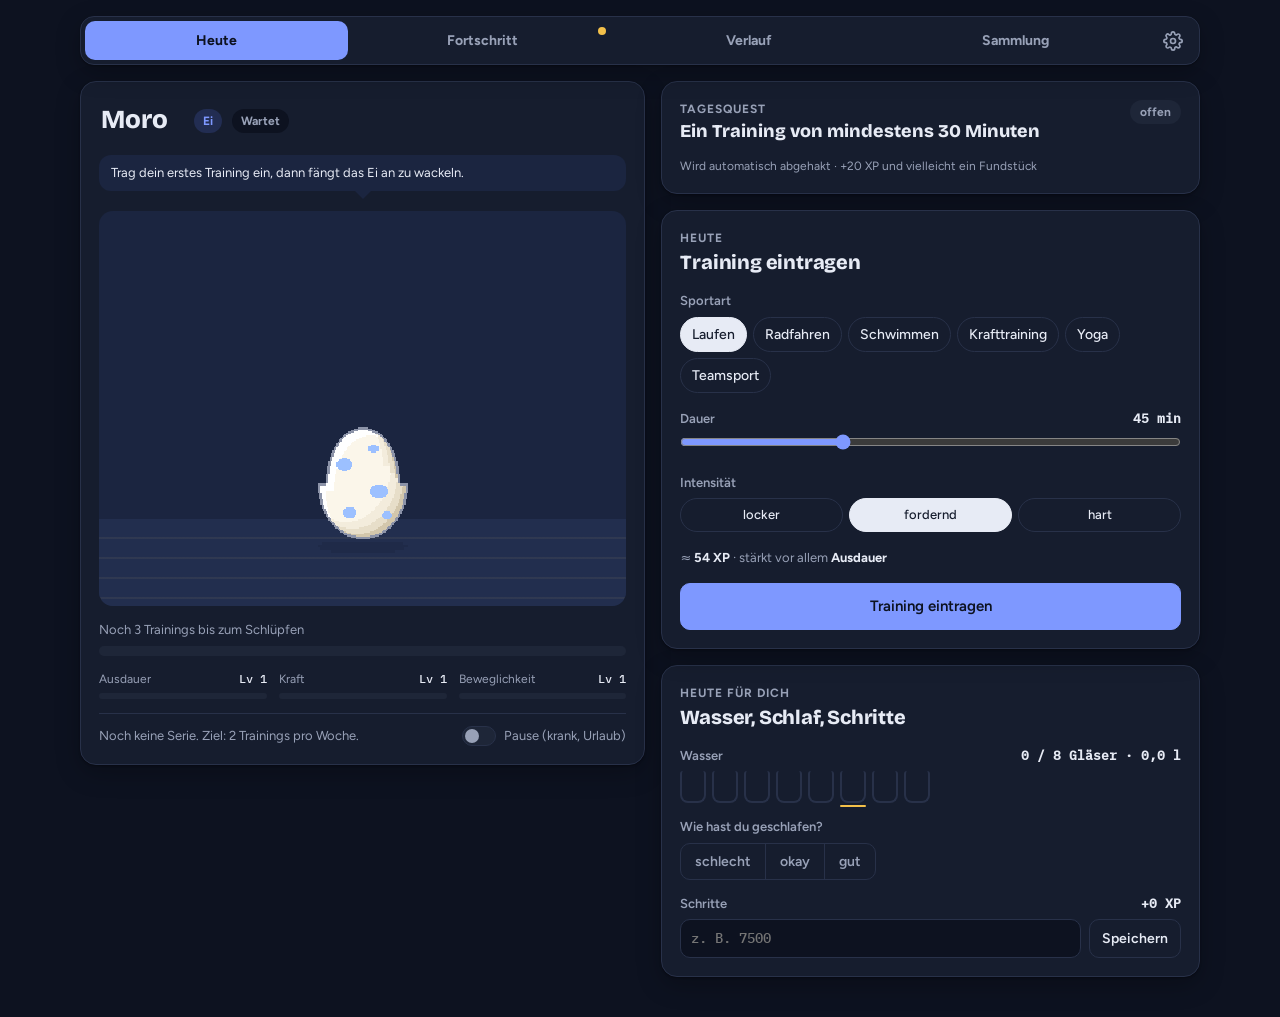
==== commit d57d069e: "Wochentrinkziel schaltet zufällige Flaschenfarbe frei - Neues Wochenziel „Tage mit Trinkziel“ (5 Tag" ====
--- a/pwa/index.html
+++ b/pwa/index.html
@@ -312,6 +312,10 @@
 .st.locked canvas { filter: brightness(0) opacity(.18); }
 .st b { font-size: 12px; } .st span { color: var(--muted); font-family: var(--f-mono); font-size: 11px; }
 .items { display: flex; flex-wrap: wrap; gap: 6px; }
+.swatches { display: flex; flex-wrap: wrap; gap: 8px; }
+.swatches button { width: 30px; height: 30px; border-radius: 50%; border: 2px solid var(--surface); box-shadow: 0 0 0 1px var(--line); cursor: pointer; padding: 0; }
+.swatches button[aria-pressed="true"] { box-shadow: 0 0 0 2px var(--ink); }
+.swatches .lock { background: var(--heat0); cursor: default; display: grid; place-items: center; color: var(--muted); font-size: 13px; font-weight: 700; }
 .item { font-size: 13px; padding: 4px 10px; border-radius: 8px; border: 1px solid var(--line); display: inline-flex; gap: 6px; align-items: center; }
 .item i { width: 8px; height: 8px; border-radius: 2px; background: var(--gold); }
 .item.miss { border-style: dashed; color: var(--muted); }
@@ -464,7 +468,7 @@
         <span class="q-state" id="goalsState">0 / 4</span>
       </div>
       <div class="goals" id="goals"></div>
-      <p class="fine">Zählt von Tag 1 bis 7 der laufenden Woche. Schlaf zählt, wenn du „gut“ einträgst.</p>
+      <p class="fine">Zählt von Tag 1 bis 7 der laufenden Woche. Schlaf zählt, wenn du „gut“ einträgst. Ein erreichtes Trinkziel schaltet eine neue Flaschenfarbe frei.</p>
     </section>
 
     <section class="card letterc" aria-label="Wochenbrief">
@@ -539,6 +543,7 @@
         <p class="fine" id="linesNote" style="margin-top:8px">Welches Tier aus Moro wird, entscheidet dein Training bis zur Teen-Stufe. Danach bleibt die Linie fest.</p>
       </div>
       <div><p class="eyebrow" style="margin-bottom:8px">Fundstücke · antippen zum An- und Ablegen</p><div class="items" id="items"></div></div>
+      <div id="bottleBox" hidden><p class="eyebrow" style="margin-bottom:8px">Flaschenfarben · <span id="bottleCount"></span> · eine neue pro Wochentrinkziel</p><div class="swatches" id="bottleColors" role="group" aria-label="Farbe der Trinkflasche"></div></div>
       <div id="archiveBox" hidden><p class="eyebrow" style="margin-bottom:8px">Frühere Begleiter</p><div class="stages" id="archive"></div></div>
     </section>
 
@@ -703,7 +708,15 @@
   { id: 'min', label: 'Trainingsminuten', goal: 150, fmt: v => `${v} min` },
   { id: 'steps', label: 'Schritte pro Tag (Ø der Woche)', goal: 6000, fmt: v => v.toLocaleString('de-DE') },
   { id: 'sleep', label: 'Tage mit gutem Schlaf', goal: 4, fmt: v => `${v}` },
+  { id: 'water', label: 'Tage mit Trinkziel', goal: 5, fmt: v => `${v}` },
 ];
+// Flaschenfarben: Blau gibt es von Anfang an, jedes erreichte Wochentrinkziel schaltet eine zufällige weitere frei
+const BOTTLES = {
+  blau: { name: 'Blau', c: '#2F5BFF' }, gruen: { name: 'Grün', c: '#2FA58E' }, rot: { name: 'Rot', c: '#E5484D' },
+  orange: { name: 'Orange', c: '#F28C28' }, gelb: { name: 'Gelb', c: '#F5B82E' }, lila: { name: 'Lila', c: '#8B5CF6' },
+  pink: { name: 'Pink', c: '#EC4899' }, tuerkis: { name: 'Türkis', c: '#22B8CF' }, schwarz: { name: 'Schwarz', c: '#3A4256' },
+};
+const bottleKey = s => (s.bottle && BOTTLES[s.bottle]) ? s.bottle : 'blau';
 const stageName = (s, line) => s >= 3 && line ? LINES[line][s === 3 ? 'teen' : 'adult'] : STAGES[s].name;
 const ITEMS = { stirnband: 'Stirnband', flasche: 'Trinkflasche', sneaker: 'Sneaker', handtuch: 'Handtuch', hantel: 'Hantel', medaille: 'Medaille' };
 const BASE_ITEMS = Object.keys(ITEMS);
@@ -856,9 +869,9 @@
   if (!s.paused && today.sleep === 'schlecht' && gap !== 0) mood = Object.assign({}, mood, { text: mood.text + ' Du hast schlecht geschlafen, heute lieber locker.' });
   const shine = (today.water || 0) >= WATER_GOAL;
   const w0 = curWeek * 7, wr = ws.filter(w => w.day >= w0 && w.day < w0 + 7);
-  let wSteps = 0, wSleep = 0;
-  for (let d = w0; d < w0 + 7 && d <= s.day; d++) { wSteps += hp(s, d).steps || 0; if (hp(s, d).sleep === 'gut') wSleep++; }
-  const wVals = { n: wr.length, min: wr.reduce((a, w) => a + w.min, 0), steps: Math.round(wSteps / 7), sleep: wSleep };
+  let wSteps = 0, wSleep = 0, wWater = 0;
+  for (let d = w0; d < w0 + 7 && d <= s.day; d++) { wSteps += hp(s, d).steps || 0; if (hp(s, d).sleep === 'gut') wSleep++; if ((hp(s, d).water || 0) >= WATER_GOAL) wWater++; }
+  const wVals = { n: wr.length, min: wr.reduce((a, w) => a + w.min, 0), steps: Math.round(wSteps / 7), sleep: wSleep, water: wWater };
   const goals = WEEK_GOALS.map(g => Object.assign({}, g, { val: wVals[g.id], done: wVals[g.id] >= g.goal }));
   const norm = {}; for (const k in stats) norm[k] = Math.min(1, stats[k] / 700);
   return { goals, xp, stats, norm, dayXp, weekDays, weekCounts, curWeek, streak, count, stage, master, lean, line, gap, mood, recs, shine, quest: questOf(s, s.day), questDone: !!(s.questsDone || {})[s.day] };
@@ -947,7 +960,8 @@
     }
     if (items.has('flasche')) {
       const x = towel ? tx + Math.floor(TW / 2) - 1 : 20 - rx - 7;
-      R(x, base - 5, 3, 5, '#2F5BFF'); R(x + 1, base - 6, 1, 1, '#E8ECF5'); P(x, base - 4, '#9DB4FF');
+      const bc = BOTTLES[L.bottle || 'blau'].c;
+      R(x, base - 5, 3, 5, bc); R(x + 1, base - 6, 1, 1, '#E8ECF5'); P(x, base - 4, mix(bc, '#FFFFFF', .55));
     }
   }
 
@@ -1254,8 +1268,9 @@
     if (items.has('flasche')) {
       const bx = towel ? tx + tw / 2 : 60 - rx - 10;
       const m = mk(); cap(m, bx, base - 4, bx, base - 14, 4, 4);
-      paint(m, { fill: '#2F5BFF', mid: '#2A52EA', shade: '#2448D2', deep: '#1C39A8', out: '#122670', hi: '#7D97FF', hi2: '#A9BBFF' });
-      spot(bx, base - 9, 3.2, 1.8, '#9DB4FF');
+      const bc = BOTTLES[L.bottle || 'blau'].c, K = '#000000', W = '#FFFFFF';
+      paint(m, { fill: bc, mid: mix(bc, K, .07), shade: mix(bc, K, .15), deep: mix(bc, K, .35), out: mix(bc, K, .6), hi: mix(bc, W, .38), hi2: mix(bc, W, .58) });
+      spot(bx, base - 9, 3.2, 1.8, mix(bc, W, .55));
       const cm = mk(); ell(cm, bx, base - 19.5, 2.6, 1.9); paint(cm, { fill: '#E8ECF5', mid: '#E0E5F0', shade: '#CFD6E4', deep: '#B9C2D4', out: '#5B6478', hi: '#FFFFFF', hi2: '#FFFFFF' });
     }
   }
@@ -1604,7 +1619,7 @@
 }));
 
 function look(stage, overrides = {}) {
-  return Object.assign({ stage, line: D.line, lean: D.lean, face: D.mood.face, norm: D.norm, items: state.items.map(i => i.id).filter(id => !state.hidden[id]), count: D.count, shine: D.shine, master: stage === 4 ? D.master : 0 }, overrides);
+  return Object.assign({ stage, line: D.line, lean: D.lean, face: D.mood.face, norm: D.norm, items: state.items.map(i => i.id).filter(id => !state.hidden[id]), count: D.count, shine: D.shine, master: stage === 4 ? D.master : 0, bottle: bottleKey(state) }, overrides);
 }
 function toast(msg) {
   const el = document.createElement('div'); el.className = 'toast'; el.textContent = msg;
@@ -1630,6 +1645,17 @@
   const item = (before.stage === 0 && after.stage >= 1) ? rollItem(day, 'stirnband') : rollItem(day);
   return { item, before, after };
 }
+// Belohnung fürs Wochentrinkziel: eine zufällige, noch fehlende Flaschenfarbe freischalten und gleich anlegen
+function unlockBottle() {
+  const have = state.bottles || ['blau'];
+  const free = Object.keys(BOTTLES).filter(k => !have.includes(k));
+  if (!free.length) return;
+  const k = pick(free);
+  state.bottles = [...have, k]; state.bottle = k;
+  const hasBottle = state.items.some(i => i.id === 'flasche');
+  toast(`Neue Flaschenfarbe: ${BOTTLES[k].name}!${hasBottle ? '' : ' Sie erscheint, sobald du die Trinkflasche findest.'}`);
+  confetti(60);
+}
 function commit() {
   D = derive(state);
   let askLine = false;
@@ -1653,7 +1679,11 @@
   }
   // Wochenziele: einmal pro Woche und Ziel feiern
   const gd = state.goalsDone[D.curWeek] || (state.goalsDone[D.curWeek] = []);
-  D.goals.forEach(g => { if (g.done && !gd.includes(g.id)) { gd.push(g.id); toast(`Wochenziel geschafft: ${g.label}`); } });
+  D.goals.forEach(g => {
+    if (!g.done || gd.includes(g.id)) return;
+    gd.push(g.id); toast(`Wochenziel geschafft: ${g.label}`);
+    if (g.id === 'water') unlockBottle();
+  });
   if (D.goals.every(g => g.done) && !gd.includes('all')) { gd.push('all'); confetti(100); }
   // Persönliche Rekorde feiern (nicht beim allerersten Wert)
   if (state.recs) {
@@ -1811,6 +1841,13 @@
   $('items').innerHTML = found.length
     ? found.map(k => `<button type="button" class="item${state.hidden[k] ? ' off' : ''}" data-item="${k}" aria-pressed="${!state.hidden[k]}"><i></i>${ITEMS[k]} <span class="fine">${state.hidden[k] ? 'abgelegt' : dayLabel(owned[k])}</span></button>`).join('')
     : '<span class="fine">Noch keine Fundstücke. Sie tauchen nach dem Training zufällig auf.</span>';
+  // Flaschenfarben: freigeschaltete antippbar, fehlende als Schloss
+  const haveB = state.bottles || ['blau'], curB = bottleKey(state);
+  $('bottleBox').hidden = !owned.flasche && haveB.length < 2;
+  $('bottleCount').textContent = `${haveB.length} von ${Object.keys(BOTTLES).length}`;
+  $('bottleColors').innerHTML = Object.entries(BOTTLES).map(([k, b]) => haveB.includes(k)
+    ? `<button type="button" data-bottle="${k}" style="background:${b.c}" aria-pressed="${k === curB}" aria-label="${b.name}" title="${b.name}"></button>`
+    : `<button type="button" class="lock" disabled aria-label="Noch nicht freigeschaltet" title="Noch nicht freigeschaltet">?</button>`).join('');
 
   // Frühere Begleiter
   $('archiveBox').hidden = !state.archive.length;
@@ -1978,6 +2015,10 @@
   const b = e.target.closest('button[data-item]'); if (!b) return;
   const k = b.dataset.item; state.hidden[k] = !state.hidden[k]; if (!state.hidden[k]) delete state.hidden[k];
   save(); render(); tick();
+});
+$('bottleColors').addEventListener('click', e => {
+  const b = e.target.closest('button[data-bottle]'); if (!b) return;
+  state.bottle = b.dataset.bottle; save(); render(); tick();
 });
 // Wasser, Schlaf, Schritte
 const setHealth = (patch) => { state.health[state.day] = Object.assign({}, hp(state, state.day), patch); commit(); tick(); };
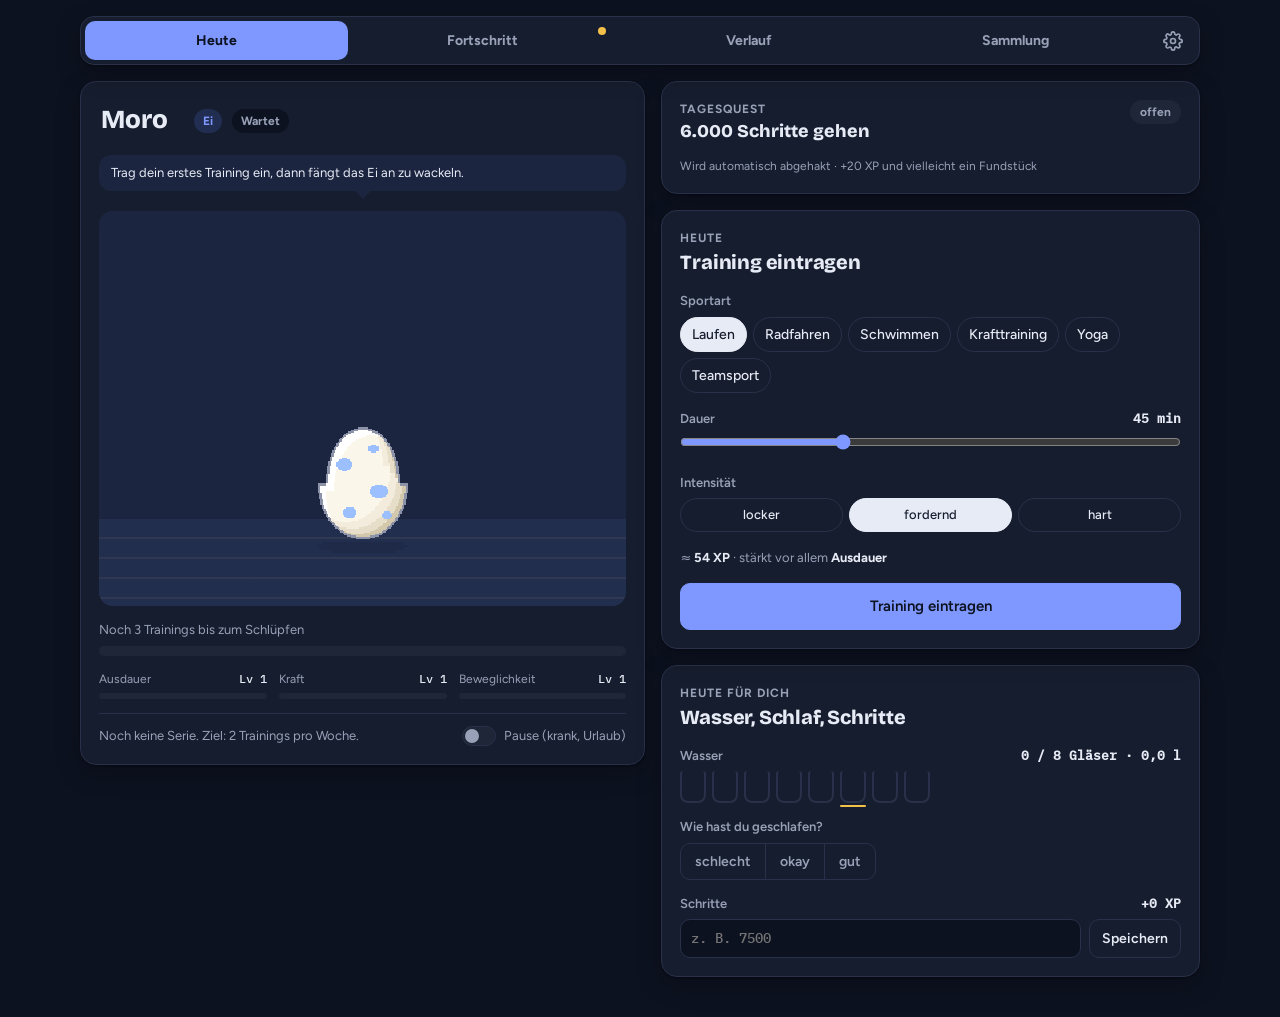
==== commit 01e455ce: "Turnschuhe fürs Wochenschrittziel, Becher mit Knick-Strohhalm - Erstes erreichtes Wochenschrittziel " ====
--- a/pwa/index.html
+++ b/pwa/index.html
@@ -313,6 +313,8 @@
 .st b { font-size: 12px; } .st span { color: var(--muted); font-family: var(--f-mono); font-size: 11px; }
 .items { display: flex; flex-wrap: wrap; gap: 6px; }
 .swatches { display: flex; flex-wrap: wrap; gap: 8px; }
+.shoe-dot { display: inline-block; width: 14px; height: 10px; border-radius: 6px 6px 4px 4px; margin-right: 6px; vertical-align: -1px; }
+#shoePick button:disabled { opacity: .55; cursor: default; }
 .swatches button { width: 30px; height: 30px; border-radius: 50%; border: 2px solid var(--surface); box-shadow: 0 0 0 1px var(--line); cursor: pointer; padding: 0; }
 .swatches button[aria-pressed="true"] { box-shadow: 0 0 0 2px var(--ink); }
 .swatches .lock { background: var(--heat0); cursor: default; display: grid; place-items: center; color: var(--muted); font-size: 13px; font-weight: 700; }
@@ -468,7 +470,7 @@
         <span class="q-state" id="goalsState">0 / 4</span>
       </div>
       <div class="goals" id="goals"></div>
-      <p class="fine">Zählt von Tag 1 bis 7 der laufenden Woche. Schlaf zählt, wenn du „gut“ einträgst. Ein erreichtes Trinkziel schaltet eine neue Flaschenfarbe frei.</p>
+      <p class="fine">Zählt von Tag 1 bis 7 der laufenden Woche. Schlaf zählt, wenn du „gut“ einträgst. Ein erreichtes Trinkziel schaltet eine neue Flaschenfarbe frei, das Schrittziel neue Turnschuhe.</p>
     </section>
 
     <section class="card letterc" aria-label="Wochenbrief">
@@ -543,7 +545,8 @@
         <p class="fine" id="linesNote" style="margin-top:8px">Welches Tier aus Moro wird, entscheidet dein Training bis zur Teen-Stufe. Danach bleibt die Linie fest.</p>
       </div>
       <div><p class="eyebrow" style="margin-bottom:8px">Fundstücke · antippen zum An- und Ablegen</p><div class="items" id="items"></div></div>
-      <div id="bottleBox" hidden><p class="eyebrow" style="margin-bottom:8px">Flaschenfarben · <span id="bottleCount"></span> · eine neue pro Wochentrinkziel</p><div class="swatches" id="bottleColors" role="group" aria-label="Farbe der Trinkflasche"></div></div>
+      <div id="bottleBox" hidden><p class="eyebrow" style="margin-bottom:8px">Trinkflasche · <span id="bottleCount"></span> Farben · eine neue pro Wochentrinkziel</p><div class="pickseg" id="cupPick" role="group" aria-label="Form der Trinkflasche" style="margin-bottom:8px"><button type="button" data-cup="flasche">Flasche</button><button type="button" data-cup="becher">Becher mit Strohhalm</button></div><div class="swatches" id="bottleColors" role="group" aria-label="Farbe der Trinkflasche"></div></div>
+      <div id="shoeBox" hidden><p class="eyebrow" style="margin-bottom:8px">Turnschuhe · neue Modelle über das Wochenschrittziel</p><div class="pickseg" id="shoePick" role="group" aria-label="Turnschuh-Modell"></div></div>
       <div id="archiveBox" hidden><p class="eyebrow" style="margin-bottom:8px">Frühere Begleiter</p><div class="stages" id="archive"></div></div>
     </section>
 
@@ -717,8 +720,14 @@
   pink: { name: 'Pink', c: '#EC4899' }, tuerkis: { name: 'Türkis', c: '#22B8CF' }, schwarz: { name: 'Schwarz', c: '#3A4256' },
 };
 const bottleKey = s => (s.bottle && BOTTLES[s.bottle]) ? s.bottle : 'blau';
+// Turnschuh-Modelle: das Wochenschrittziel bringt zuerst die Turnschuhe (Klassiker), dann das zweifarbige Modell
+const SHOES = {
+  klassik: { name: 'Klassiker', up: '#E5484D' },
+  zwei: { name: 'Zweifarbig', up: '#22B8CF', toe: '#F28C28' },
+};
+const shoeKey = s => (s.shoe && SHOES[s.shoe] && (s.shoes || []).includes(s.shoe)) ? s.shoe : 'klassik';
 const stageName = (s, line) => s >= 3 && line ? LINES[line][s === 3 ? 'teen' : 'adult'] : STAGES[s].name;
-const ITEMS = { stirnband: 'Stirnband', flasche: 'Trinkflasche', sneaker: 'Sneaker', handtuch: 'Handtuch', hantel: 'Hantel', medaille: 'Medaille' };
+const ITEMS = { stirnband: 'Stirnband', flasche: 'Trinkflasche', sneaker: 'Turnschuhe', handtuch: 'Handtuch', hantel: 'Hantel', medaille: 'Medaille' };
 const BASE_ITEMS = Object.keys(ITEMS);
 // Saisonale Fundstücke: gibt es nur in ihrer Jahreszeit
 const SEASON_ITEMS = { muetze: ['Bommelmütze', 'winter'], kranz: ['Blumenkranz', 'fruehling'], sonnenhut: ['Sonnenhut', 'sommer'], blatt: ['Herbstblatt', 'herbst'] };
@@ -961,7 +970,10 @@
     if (items.has('flasche')) {
       const x = towel ? tx + Math.floor(TW / 2) - 1 : 20 - rx - 7;
       const bc = BOTTLES[L.bottle || 'blau'].c;
-      R(x, base - 5, 3, 5, bc); R(x + 1, base - 6, 1, 1, '#E8ECF5'); P(x, base - 4, mix(bc, '#FFFFFF', .55));
+      if (L.cup === 'becher') { // Becher mit Knick-Strohhalm
+        R(x, base - 3, 3, 3, bc); R(x - 1, base - 5, 5, 2, bc); R(x - 1, base - 6, 5, 1, '#E8ECF5'); P(x - 1, base - 5, mix(bc, '#FFFFFF', .55));
+        P(x + 1, base - 7, WHITE); P(x + 1, base - 8, bc); P(x + 2, base - 9, WHITE);
+      } else { R(x, base - 5, 3, 5, bc); R(x + 1, base - 6, 1, 1, '#E8ECF5'); P(x, base - 4, mix(bc, '#FFFFFF', .55)); }
     }
   }
 
@@ -1041,7 +1053,12 @@
   // Füße
   [cx - 1 - fw, cx + 2].forEach(x0 => {
     const y0 = cy + ry + 1;
-    if (items.has('sneaker') && st >= 2) { R(x0, y0, fw, fh, RED); P(x0 + (x0 < cx ? 0 : fw - 1), y0 + fh - 1, WHITE); return; }
+    if (items.has('sneaker') && st >= 2) {
+      const S = SHOES[L.shoe] || SHOES.klassik, front = x0 < cx ? 0 : fw - 1;
+      R(x0, y0, fw, fh, S.up);
+      if (S.toe) R(x0 + front, y0, 1, fh, S.toe); else P(x0 + front, y0 + fh - 1, WHITE);
+      return;
+    }
     R(x0, y0, fw, fh, c.out);
     if (fw >= 3 && fh >= 2) R(x0 + 1, y0, fw - 2, fh - 1, c.fill);
   });
@@ -1267,11 +1284,24 @@
     }
     if (items.has('flasche')) {
       const bx = towel ? tx + tw / 2 : 60 - rx - 10;
-      const m = mk(); cap(m, bx, base - 4, bx, base - 14, 4, 4);
       const bc = BOTTLES[L.bottle || 'blau'].c, K = '#000000', W = '#FFFFFF';
-      paint(m, { fill: bc, mid: mix(bc, K, .07), shade: mix(bc, K, .15), deep: mix(bc, K, .35), out: mix(bc, K, .6), hi: mix(bc, W, .38), hi2: mix(bc, W, .58) });
-      spot(bx, base - 9, 3.2, 1.8, mix(bc, W, .55));
-      const cm = mk(); ell(cm, bx, base - 19.5, 2.6, 1.9); paint(cm, { fill: '#E8ECF5', mid: '#E0E5F0', shade: '#CFD6E4', deep: '#B9C2D4', out: '#5B6478', hi: '#FFFFFF', hi2: '#FFFFFF' });
+      const bp = b => ({ fill: b, mid: mix(b, K, .07), shade: mix(b, K, .15), deep: mix(b, K, .35), out: mix(b, K, .6), hi: mix(b, W, .38), hi2: mix(b, W, .58) });
+      const lidPal = { fill: '#E8ECF5', mid: '#E0E5F0', shade: '#CFD6E4', deep: '#B9C2D4', out: '#5B6478', hi: '#FFFFFF', hi2: '#FFFFFF' };
+      if (L.cup === 'becher') { // Becher: unten schmal, oben breit, heller Griffring, flacher Deckel, Knick-Strohhalm
+        const m = mk(), a = [bx - 3.3, base - .4], b2 = [bx + 3.3, base - .4], c3 = [bx + 4.7, base - 17.6], d = [bx - 4.7, base - 17.6];
+        tri(m, a, b2, c3); tri(m, a, c3, d); paint(m, bp(bc));
+        const band = mk(); tri(band, [bx - 4.2, base - 11.5], [bx + 4.2, base - 11.5], [bx + 3.9, base - 7.5]); tri(band, [bx - 4.2, base - 11.5], [bx + 3.9, base - 7.5], [bx - 3.9, base - 7.5]);
+        paint(band, bp(mix(bc, W, .7)));
+        spot(bx - 2.4, base - 14.5, .8, 1.6, mix(bc, W, .5));
+        const sx = bx + 1, sy = base - 19, pts = [[sx, sy], [sx, sy - 7.5], [sx + .8, sy - 8.9], [sx + 3.4, sy - 10.1]];
+        line(pts, 1.05, '#5B6478'); line(pts, .62, W);
+        [[sx, sy - 2], [sx, sy - 4.4], [sx, sy - 6.8], [sx + 1.9, sy - 9.5]].forEach(([px, py]) => spot(px, py, .62, .62, bc));
+        const cm = mk(); ell(cm, bx, base - 18.4, 5.4, 1.7); paint(cm, lidPal);
+      } else {
+        const m = mk(); cap(m, bx, base - 4, bx, base - 14, 4, 4); paint(m, bp(bc));
+        spot(bx, base - 9, 3.2, 1.8, mix(bc, W, .55));
+        const cm = mk(); ell(cm, bx, base - 19.5, 2.6, 1.9); paint(cm, lidPal);
+      }
     }
   }
 
@@ -1279,10 +1309,16 @@
 
   // Füße
   const sneak = items.has('sneaker') && st >= 2;
-  const fp = sneak ? { fill: '#E5484D', mid: '#DC3F44', shade: '#C9373C', deep: '#A82B30', out: '#5A1416', hi: '#F27A7E', hi2: '#F79A9D' } : c;
+  const S = SHOES[L.shoe] || SHOES.klassik, K0 = '#000000', W0 = '#FFFFFF';
+  const shoePal = b => ({ fill: b, mid: mix(b, K0, .06), shade: mix(b, K0, .15), deep: mix(b, K0, .32), out: mix(b, K0, .62), hi: mix(b, W0, .35), hi2: mix(b, W0, .55) });
+  const fp = sneak ? shoePal(S.up) : c;
   [-1, 1].forEach(s => {
-    const fx = cx + s * rx * .44, m = mk(); ell(m, fx, footY, rx * .31, footRy); paint(m, fp);
-    if (sneak) { line([[fx - rx * .22, footY + footRy - 1.8], [fx + rx * .22, footY + footRy - 1.8]], .7, '#FFFFFF'); spot(fx, footY - 2, 1, 1, '#FFFFFF'); }
+    const fx = cx + s * rx * .44, w = rx * .31, m = mk(); ell(m, fx, footY, w, footRy); paint(m, fp);
+    if (!sneak) return;
+    if (S.toe) { const tm = mk(); ell(tm, fx + s * w * .45, footY + .8, w * .55, footRy * .78); paint(tm, shoePal(S.toe)); }
+    line([[fx - rx * .22, footY + footRy - 1.8], [fx + rx * .22, footY + footRy - 1.8]], .75, W0);
+    if (S.toe) spot(fx - s * 1, footY - 2.4, .9, .9, W0);
+    else { spot(fx - 1.2, footY - 2.4, .9, .9, W0); spot(fx + 1.2, footY - 2.4, .9, .9, W0); }
   });
 
   // Schwänze (hinter dem Körper)
@@ -1619,7 +1655,7 @@
 }));
 
 function look(stage, overrides = {}) {
-  return Object.assign({ stage, line: D.line, lean: D.lean, face: D.mood.face, norm: D.norm, items: state.items.map(i => i.id).filter(id => !state.hidden[id]), count: D.count, shine: D.shine, master: stage === 4 ? D.master : 0, bottle: bottleKey(state) }, overrides);
+  return Object.assign({ stage, line: D.line, lean: D.lean, face: D.mood.face, norm: D.norm, items: state.items.map(i => i.id).filter(id => !state.hidden[id]), count: D.count, shine: D.shine, master: stage === 4 ? D.master : 0, bottle: bottleKey(state), cup: state.cup === 'becher' ? 'becher' : 'flasche', shoe: shoeKey(state) }, overrides);
 }
 function toast(msg) {
   const el = document.createElement('div'); el.className = 'toast'; el.textContent = msg;
@@ -1656,6 +1692,21 @@
   toast(`Neue Flaschenfarbe: ${BOTTLES[k].name}!${hasBottle ? '' : ' Sie erscheint, sobald du die Trinkflasche findest.'}`);
   confetti(60);
 }
+// Belohnung fürs Wochenschrittziel: erst die Turnschuhe (Klassiker), danach das zweifarbige Modell
+function unlockShoe() {
+  if (!state.items.some(i => i.id === 'sneaker')) {
+    state.items.push({ id: 'sneaker', day: state.day }); delete state.hidden.sneaker;
+    toast(`Belohnung: Turnschuhe für ${state.name}!${D.stage < 2 ? ' Sie passen ab der Kind-Stufe.' : ''}`);
+    confetti(60); return;
+  }
+  const have = state.shoes || [];
+  const free = Object.keys(SHOES).filter(k => k !== 'klassik' && !have.includes(k));
+  if (!free.length) return;
+  const k = free[0];
+  state.shoes = [...have, k]; state.shoe = k; delete state.hidden.sneaker;
+  toast(`Neue Turnschuhe: ${SHOES[k].name}!`);
+  confetti(60);
+}
 function commit() {
   D = derive(state);
   let askLine = false;
@@ -1683,6 +1734,7 @@
     if (!g.done || gd.includes(g.id)) return;
     gd.push(g.id); toast(`Wochenziel geschafft: ${g.label}`);
     if (g.id === 'water') unlockBottle();
+    if (g.id === 'steps') unlockShoe();
   });
   if (D.goals.every(g => g.done) && !gd.includes('all')) { gd.push('all'); confetti(100); }
   // Persönliche Rekorde feiern (nicht beim allerersten Wert)
@@ -1848,6 +1900,13 @@
   $('bottleColors').innerHTML = Object.entries(BOTTLES).map(([k, b]) => haveB.includes(k)
     ? `<button type="button" data-bottle="${k}" style="background:${b.c}" aria-pressed="${k === curB}" aria-label="${b.name}" title="${b.name}"></button>`
     : `<button type="button" class="lock" disabled aria-label="Noch nicht freigeschaltet" title="Noch nicht freigeschaltet">?</button>`).join('');
+  document.querySelectorAll('#cupPick button').forEach(b => b.setAttribute('aria-pressed', String(b.dataset.cup === (state.cup === 'becher' ? 'becher' : 'flasche'))));
+  // Turnschuh-Modelle: Klassiker gehört zu den Turnschuhen, weitere kommen übers Schrittziel
+  const haveS = ['klassik', ...(state.shoes || [])], curS = shoeKey(state);
+  $('shoeBox').hidden = !owned.sneaker;
+  $('shoePick').innerHTML = Object.entries(SHOES).map(([k, sh]) => haveS.includes(k)
+    ? `<button type="button" data-shoe="${k}" aria-pressed="${k === curS}"><i class="shoe-dot" style="background:${sh.up}${sh.toe ? `;box-shadow:inset -5px 0 0 ${sh.toe}` : ''}"></i>${sh.name}</button>`
+    : `<button type="button" disabled title="Kommt mit einem erreichten Wochenschrittziel">? Noch offen</button>`).join('');
 
   // Frühere Begleiter
   $('archiveBox').hidden = !state.archive.length;
@@ -2019,6 +2078,14 @@
 $('bottleColors').addEventListener('click', e => {
   const b = e.target.closest('button[data-bottle]'); if (!b) return;
   state.bottle = b.dataset.bottle; save(); render(); tick();
+});
+$('cupPick').addEventListener('click', e => {
+  const b = e.target.closest('button[data-cup]'); if (!b) return;
+  state.cup = b.dataset.cup; save(); render(); tick();
+});
+$('shoePick').addEventListener('click', e => {
+  const b = e.target.closest('button[data-shoe]'); if (!b) return;
+  state.shoe = b.dataset.shoe; save(); render(); tick();
 });
 // Wasser, Schlaf, Schritte
 const setHealth = (patch) => { state.health[state.day] = Object.assign({}, hp(state, state.day), patch); commit(); tick(); };
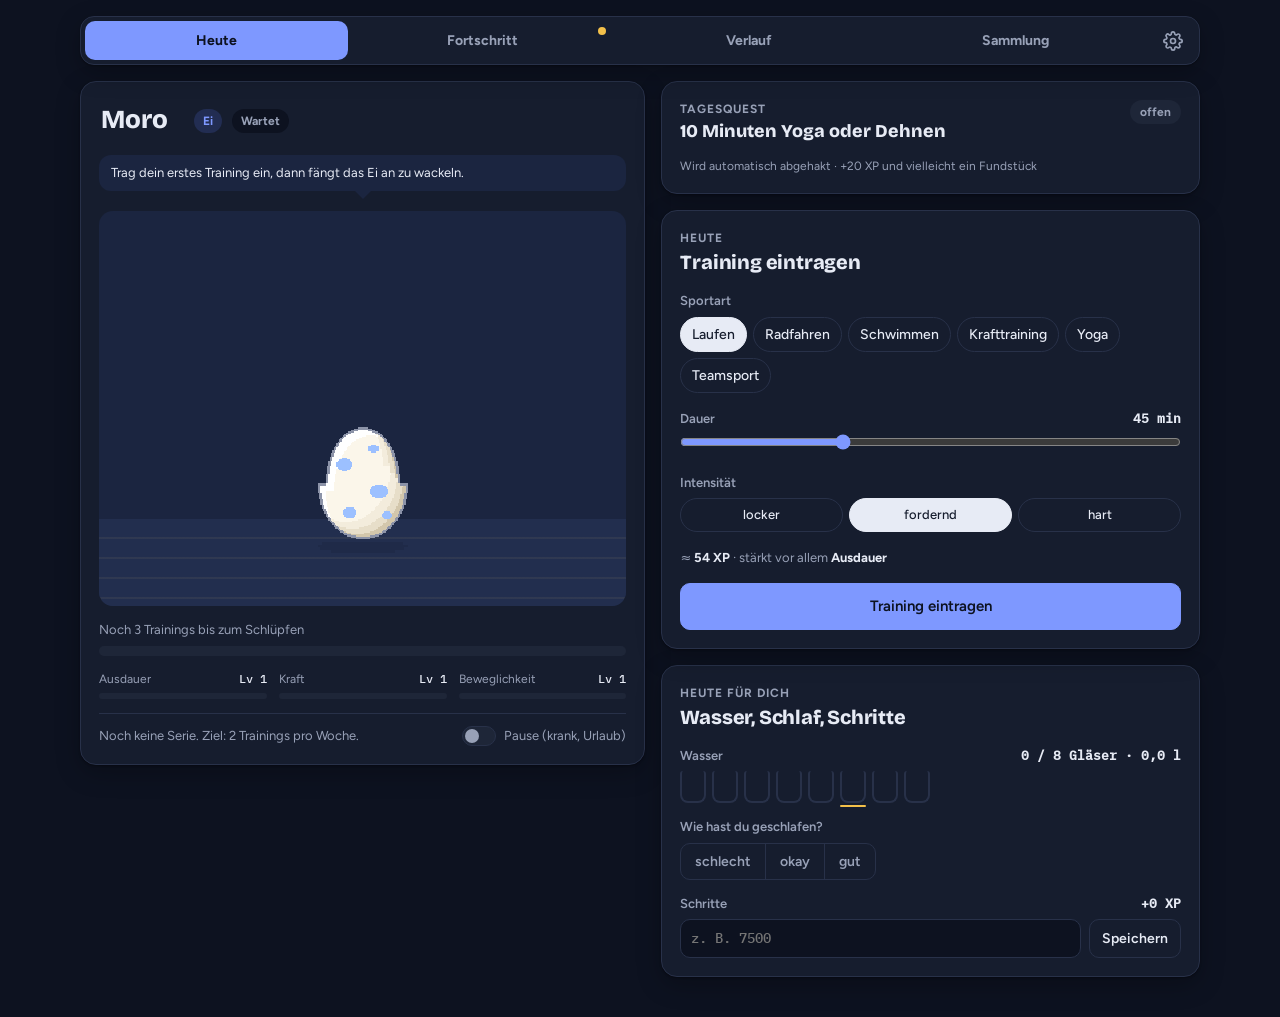
==== commit beaf3039: "Bühnen-Hintergründe als Belohnung für alle Wochenziele - Acht Szenen: Sternenhimmel, Morgenrot, Welt" ====
--- a/pwa/index.html
+++ b/pwa/index.html
@@ -314,7 +314,7 @@
 .items { display: flex; flex-wrap: wrap; gap: 6px; }
 .swatches { display: flex; flex-wrap: wrap; gap: 8px; }
 .shoe-dot { display: inline-block; width: 14px; height: 10px; border-radius: 6px 6px 4px 4px; margin-right: 6px; vertical-align: -1px; }
-#shoePick button:disabled { opacity: .55; cursor: default; }
+#shoePick button:disabled, #scenePick button:disabled { opacity: .55; cursor: default; }
 .swatches button { width: 30px; height: 30px; border-radius: 50%; border: 2px solid var(--surface); box-shadow: 0 0 0 1px var(--line); cursor: pointer; padding: 0; }
 .swatches button[aria-pressed="true"] { box-shadow: 0 0 0 2px var(--ink); }
 .swatches .lock { background: var(--heat0); cursor: default; display: grid; place-items: center; color: var(--muted); font-size: 13px; font-weight: 700; }
@@ -547,6 +547,7 @@
       <div><p class="eyebrow" style="margin-bottom:8px">Fundstücke · antippen zum An- und Ablegen</p><div class="items" id="items"></div></div>
       <div id="bottleBox" hidden><p class="eyebrow" style="margin-bottom:8px">Trinkflasche · <span id="bottleCount"></span> Farben · eine neue pro Wochentrinkziel</p><div class="pickseg" id="cupPick" role="group" aria-label="Form der Trinkflasche" style="margin-bottom:8px"><button type="button" data-cup="flasche">Flasche</button><button type="button" data-cup="becher">Becher mit Strohhalm</button></div><div class="swatches" id="bottleColors" role="group" aria-label="Farbe der Trinkflasche"></div></div>
       <div id="shoeBox" hidden><p class="eyebrow" style="margin-bottom:8px">Turnschuhe · neue Modelle über das Wochenschrittziel</p><div class="pickseg" id="shoePick" role="group" aria-label="Turnschuh-Modell"></div></div>
+      <div><p class="eyebrow" style="margin-bottom:8px">Bühne · <span id="sceneCount"></span> · eine neue pro Woche mit allen Wochenzielen</p><div class="pickseg" id="scenePick" role="group" aria-label="Bühnen-Hintergrund"></div></div>
       <div id="archiveBox" hidden><p class="eyebrow" style="margin-bottom:8px">Frühere Begleiter</p><div class="stages" id="archive"></div></div>
     </section>
 
@@ -726,6 +727,94 @@
   zwei: { name: 'Zweifarbig', up: '#22B8CF', toe: '#F28C28' },
 };
 const shoeKey = s => (s.shoe && SHOES[s.shoe] && (s.shoes || []).includes(s.shoe)) ? s.shoe : 'klassik';
+// Bühnen-Hintergründe: jede Woche mit allen Wochenzielen schaltet eine zufällige Szene frei
+const SCENES = { sterne: 'Sternenhimmel', morgen: 'Morgenrot', weltall: 'Weltall', regenbogen: 'Regenbogen', fruehling: 'Frühling', sommer: 'Sommer', herbst: 'Herbst', winter: 'Winter' };
+const sceneKey = s => (s.scene && SCENES[s.scene] && (s.scenes || []).includes(s.scene)) ? s.scene : null;
+(() => {
+  // Szenen als SVG (400 × 300). Boden immer unten 22 % wie die Laufbahn; nur Himmel, Licht und ferner Horizont, nichts mit echter Größe.
+  const svg = body => 'url("data:image/svg+xml,' + encodeURIComponent(`<svg xmlns="http://www.w3.org/2000/svg" viewBox="0 0 400 300" preserveAspectRatio="xMidYMax slice" shape-rendering="crispEdges">${body}</svg>`) + '")';
+  const rng = seed => { let s = seed; return () => (s = (s * 9301 + 49297) % 233280) / 233280; };
+  const sky = (...stops) => `<defs><linearGradient id="s" x1="0" y1="0" x2="0" y2="1">${stops.map(([o, c]) => `<stop offset="${o}" stop-color="${c}"/>`).join('')}</linearGradient></defs><rect width="400" height="300" fill="url(#s)"/>`;
+  const stars = (n, seed, maxY = 190) => { const r = rng(seed); let out = '';
+    for (let i = 0; i < n; i++) { const x = Math.round(r() * 400), y = Math.round(r() * maxY), z = r() < .15 ? 3 : 2; out += `<rect x="${x}" y="${y}" width="${z}" height="${z}" fill="#FFFFFF" opacity="${(.45 + r() * .55).toFixed(2)}"/>`; } return out; };
+  const LEAF_COLS = [['#E5484D', '#8E2326'], ['#F28C28', '#9A4E0E'], ['#F5B82E', '#9A6A06'], ['#C2552B', '#6E2A12']];
+  const leaves = (n, seed, y0, y1, s0, s1) => { const r = rng(seed); let out = '';
+    for (let i = 0; i < n; i++) {
+      const x = Math.round(r() * 400), y = Math.round(y0 + r() * (y1 - y0)), [f, o] = LEAF_COLS[Math.floor(r() * 4)], rot = Math.round(r() * 360), sc = (s0 + r() * (s1 - s0)).toFixed(2);
+      out += `<g transform="translate(${x} ${y}) rotate(${rot}) scale(${sc})"><path d="M-9 0 C-6 -6 4 -7 9 0 C4 7 -6 6 -9 0Z" fill="${f}" stroke="${o}" stroke-width="1.3" stroke-linejoin="round"/><path d="M-8 0 L8 0 M-2 0 L1 -3.5 M-2 0 L1 3.5 M3 0 L5.5 -2.4 M3 0 L5.5 2.4" stroke="${o}" stroke-width=".9" fill="none" opacity=".8"/><path d="M-9 0 L-13 1.5" stroke="${o}" stroke-width="1.4"/></g>`;
+    } return `<g shape-rendering="geometricPrecision">${out}</g>`; };
+  const pixLeaves = (n, seed, y0, y1) => { const r = rng(seed), P = 5; let out = '';
+    const FORMS = [[[1, 0], [0, 1], [1, 1], [2, 1], [1, 2]], [[1, 0], [2, 0], [0, 1], [1, 1], [2, 1], [0, 2], [1, 2]], [[0, 0], [1, 0], [1, 1], [2, 1], [2, 2]]];
+    for (let i = 0; i < n; i++) {
+      const x = Math.round(r() * 78) * P, y = Math.round((y0 + r() * (y1 - y0)) / P) * P, [f, o] = LEAF_COLS[Math.floor(r() * 4)], form = FORMS[Math.floor(r() * 3)];
+      form.forEach(([a, b], j) => { out += `<rect x="${x + a * P}" y="${y + b * P}" width="${P}" height="${P}" fill="${j === form.length - 1 ? o : f}"/>`; });
+    } return out; };
+  const specks = (n, seed, cols, petal) => { const r = rng(seed); let out = '';
+    for (let i = 0; i < n; i++) {
+      const x = Math.round(r() * 400), y = Math.round(r() * 280), col = cols[Math.floor(r() * cols.length)], rot = Math.round(r() * 90);
+      if (petal) out += `<rect x="${x}" y="${y}" width="8" height="5" rx="2.5" fill="${col}" transform="rotate(${rot} ${x} ${y})"/>`;
+      else { const z = r() < .35 ? 5 : 3; out += `<rect x="${x}" y="${y}" width="${z}" height="${z}" fill="${col}" opacity="${(.75 + r() * .25).toFixed(2)}"/>`; }
+    } return out; };
+  const PETAL = 'M0 -1.2 C-3.4 -3 -3.6 -7.4 -1.4 -8.6 L0 -7.4 L1.4 -8.6 C3.6 -7.4 3.4 -3 0 -1.2Z';
+  const blossoms = (n, seed, y0, y1, s0, s1) => { const r = rng(seed); let out = '';
+    for (let i = 0; i < n; i++) {
+      const x = Math.round(r() * 400), y = Math.round(y0 + r() * (y1 - y0)), rot = Math.round(r() * 72), sc = (s0 + r() * (s1 - s0)).toFixed(2), f = r() < .5 ? '#F7B6CF' : '#FBC9DC';
+      out += `<g transform="translate(${x} ${y}) rotate(${rot}) scale(${sc})">`
+        + [0, 72, 144, 216, 288].map(a => `<path d="${PETAL}" transform="rotate(${a})" fill="${f}" stroke="#D9608E" stroke-width=".8" stroke-linejoin="round"/>`).join('')
+        + [0, 72, 144, 216, 288].map(a => `<path d="M0 0 L0 -3.4" transform="rotate(${a + 36})" stroke="#E8749F" stroke-width=".6"/>`).join('')
+        + '<circle r="1.7" fill="#F5C542" stroke="#C98F1E" stroke-width=".5"/></g>';
+    } return `<g shape-rendering="geometricPrecision">${out}</g>`; };
+  const loosePetals = (n, seed) => { const r = rng(seed); let out = '';
+    for (let i = 0; i < n; i++) out += `<path d="${PETAL}" transform="translate(${Math.round(r() * 400)} ${Math.round(r() * 280)}) rotate(${Math.round(r() * 360)}) scale(1.1)" fill="#F7B6CF" stroke="#D9608E" stroke-width=".8"/>`;
+    return `<g shape-rendering="geometricPrecision">${out}</g>`; };
+  const SPRING = sky([0, '#A9D8F5'], [1, '#FCE4F0'])
+    + '<g fill="#FFFFFF" opacity=".8"><rect x="40" y="46" width="48" height="8"/><rect x="52" y="40" width="22" height="6"/><rect x="300" y="70" width="52" height="8"/><rect x="314" y="64" width="24" height="6"/></g>'
+    + '<path d="M0 226 Q100 210 200 220 T400 214 V240 H0Z" fill="#A6DB8E"/><rect y="234" width="400" height="66" fill="#8ACB72"/>'
+    + '<g fill="#FFFFFF"><rect x="40" y="250" width="3" height="3"/><rect x="150" y="288" width="3" height="3"/><rect x="270" y="246" width="3" height="3"/><rect x="360" y="278" width="3" height="3"/></g>'
+    + '<g fill="#F5C542"><rect x="41" y="251" width="1" height="1"/><rect x="151" y="289" width="1" height="1"/><rect x="271" y="247" width="1" height="1"/><rect x="361" y="279" width="1" height="1"/></g>'
+    + '<g fill="#F28FB8"><rect x="100" y="262" width="3" height="3"/><rect x="220" y="276" width="3" height="3"/><rect x="320" y="258" width="3" height="3"/></g>';
+  const AUTUMN = sky([0, '#6E8FB8'], [.55, '#E8A86A'], [1, '#F6D29A']);
+  const HI = {
+    sterne: sky([0, '#090D26'], [1, '#26306A']) + stars(70, 7)
+      + '<circle cx="320" cy="62" r="22" fill="#F4EBC2"/><circle cx="330" cy="54" r="20" fill="#121840"/><path d="M0 230 Q100 196 200 214 T400 204 V240 H0Z" fill="#1C2550"/><rect y="234" width="400" height="66" fill="#161E44"/>'
+      + '<g fill="#F5C542" opacity=".9"><rect x="70" y="200" width="3" height="3"/><rect x="250" y="190" width="3" height="3"/><rect x="340" y="214" width="3" height="3"/></g><rect y="234" width="400" height="2" fill="#2C3770"/>',
+    morgen: sky([0, '#2A2C68'], [.45, '#B85A8C'], [.78, '#F59A72'], [1, '#FFD08A']) + stars(14, 3, 70)
+      + '<circle cx="318" cy="234" r="62" fill="#FFE38A" opacity=".25"/><circle cx="318" cy="234" r="46" fill="#FFE07A"/>'
+      + '<g fill="#F59A72"><rect x="270" y="212" width="96" height="3"/><rect x="270" y="220" width="96" height="4"/><rect x="270" y="228" width="96" height="5"/></g>'
+      + '<g fill="#FFFFFF" opacity=".35"><rect x="40" y="120" width="60" height="3"/><rect x="60" y="126" width="30" height="3"/><rect x="290" y="140" width="70" height="3"/><rect x="310" y="146" width="36" height="3"/></g>'
+      + '<rect y="234" width="400" height="66" fill="#4A2D5E"/><g fill="#FFD08A" opacity=".55"><rect x="290" y="242" width="56" height="2"/><rect x="300" y="252" width="36" height="2"/><rect x="310" y="264" width="16" height="2"/></g><rect y="234" width="400" height="2" fill="#7A4A7E"/>',
+    weltall: '<defs><linearGradient id="s" x1="0" y1="0" x2="0" y2="1"><stop offset="0" stop-color="#07061C"/><stop offset="1" stop-color="#1E1046"/></linearGradient>'
+      + '<radialGradient id="n1"><stop offset="0" stop-color="#E06CC4" stop-opacity=".55"/><stop offset="1" stop-color="#E06CC4" stop-opacity="0"/></radialGradient>'
+      + '<radialGradient id="n2"><stop offset="0" stop-color="#5B8CFF" stop-opacity=".5"/><stop offset="1" stop-color="#5B8CFF" stop-opacity="0"/></radialGradient></defs>'
+      + '<rect width="400" height="300" fill="url(#s)"/><ellipse cx="110" cy="90" rx="120" ry="60" fill="url(#n1)"/><ellipse cx="270" cy="150" rx="130" ry="56" fill="url(#n2)"/>' + stars(80, 23, 230)
+      + '<g transform="translate(330 64)"><ellipse rx="34" ry="8" fill="none" stroke="#E7C68A" stroke-width="4" opacity=".9"/><circle r="20" fill="#F2A65A"/><rect x="-20" y="-4" width="40" height="4" fill="#D9874A"/><rect x="-18" y="6" width="36" height="3" fill="#D9874A"/><path d="M-34 0 A34 8 0 0 0 34 0" fill="none" stroke="#E7C68A" stroke-width="4"/></g>'
+      + '<circle cx="56" cy="170" r="9" fill="#7FD3E8"/><rect x="47" y="168" width="18" height="2" fill="#5AB5CF"/><rect y="234" width="400" height="66" fill="#4A4F68"/><path d="M0 234 Q100 228 200 232 T400 230 V236 H0Z" fill="#5D6380"/>'
+      + '<g fill="#3A3E55"><ellipse cx="70" cy="258" rx="18" ry="5"/><ellipse cx="300" cy="278" rx="26" ry="6"/><ellipse cx="200" cy="292" rx="12" ry="3"/><ellipse cx="350" cy="248" rx="10" ry="3"/></g>',
+    regenbogen: sky([0, '#8FCBF2'], [1, '#F3E8FF'])
+      + '<g fill="none" stroke-width="10" opacity=".75"><path d="M30 240 A170 170 0 0 1 370 240" stroke="#F06A6A"/><path d="M40 240 A160 160 0 0 1 360 240" stroke="#F5A050"/><path d="M50 240 A150 150 0 0 1 350 240" stroke="#F5D45A"/><path d="M60 240 A140 140 0 0 1 340 240" stroke="#7CCB7A"/><path d="M70 240 A130 130 0 0 1 330 240" stroke="#6AA8F0"/><path d="M80 240 A120 120 0 0 1 320 240" stroke="#A884E8"/></g>'
+      + '<g fill="#FFFFFF" opacity=".8"><rect x="34" y="40" width="40" height="8"/><rect x="44" y="34" width="20" height="6"/><rect x="316" y="56" width="46" height="8"/><rect x="328" y="50" width="22" height="6"/></g>'
+      + '<g fill="#FFFFFF"><circle cx="20" cy="236" r="26"/><circle cx="56" cy="230" r="22"/><circle cx="96" cy="238" r="18"/><circle cx="304" cy="238" r="18"/><circle cx="344" cy="230" r="22"/><circle cx="382" cy="236" r="26"/></g><rect y="234" width="400" height="66" fill="#FFFFFF"/>'
+      + '<path d="M0 256 Q50 248 100 256 T200 256 T300 256 T400 256 V262 Q350 256 300 262 T200 262 T100 262 T0 262Z" fill="#E4ECF8"/><path d="M0 282 Q60 274 120 282 T240 282 T400 280 V288 Q300 284 200 290 T0 290Z" fill="#E4ECF8"/>',
+    fruehling: SPRING + blossoms(9, 5, 20, 215, 1.2, 1.7) + blossoms(4, 13, 246, 292, .9, 1.1) + loosePetals(7, 9),
+    sommer: sky([0, '#3FA4E8'], [1, '#BFE6FA'])
+      + `<g transform="translate(330 64)"><circle r="44" fill="#FFF1A8" opacity=".35"/><circle r="26" fill="#FFE07A"/><g fill="#FFE07A">${[0, 45, 90, 135, 180, 225, 270, 315].map(a => `<rect x="34" y="-2" width="10" height="4" transform="rotate(${a})"/>`).join('')}</g></g>`
+      + '<g fill="#FFFFFF" opacity=".55"><rect x="30" y="80" width="40" height="6"/><rect x="40" y="74" width="18" height="6"/></g><path d="M0 228 Q100 216 200 222 T400 218 V240 H0Z" fill="#C9D86A"/><rect y="234" width="400" height="66" fill="#E2C35E"/>'
+      + '<g fill="#C9A443"><rect y="250" width="400" height="2"/><rect y="266" width="400" height="2"/><rect y="284" width="400" height="2"/></g><g fill="#FFFFFF" opacity=".25"><rect x="0" y="236" width="400" height="2"/></g>',
+    herbst: AUTUMN + '<circle cx="82" cy="196" r="30" fill="#FFD27A" opacity=".55"/><path d="M0 226 Q100 212 200 222 T400 214 V240 H0Z" fill="#B8662E"/><rect y="234" width="400" height="66" fill="#9C5A2A"/>'
+      + leaves(34, 41, 242, 298, .9, 1.25) + leaves(4, 17, 30, 200, 1.1, 1.4),
+    winter: sky([0, '#7E91B8'], [1, '#D6E0EE'])
+      + '<circle cx="310" cy="70" r="20" fill="#F2F5FA" opacity=".55"/><path d="M0 228 Q100 212 200 222 T400 214 V240 H0Z" fill="#E6EDF7"/><rect y="234" width="400" height="66" fill="#F4F7FB"/>'
+      + '<path d="M0 262 Q120 252 240 260 T400 256 V264 Q300 262 200 268 T0 270Z" fill="#DCE5F2"/><path d="M0 288 Q100 280 200 288 T400 284 V292 Q300 290 200 294 T0 296Z" fill="#DCE5F2"/>' + specks(80, 29, ['#FFFFFF']),
+  };
+  // Eigene Retro-Fassungen: Frühling mit kleinen Blütenblättern, Herbst mit Pixelblättern
+  const RETRO = {
+    fruehling: SPRING + specks(40, 5, ['#F59CC0', '#F7B6CF', '#E8749F'], true),
+    herbst: AUTUMN + '<rect x="62" y="176" width="40" height="40" fill="#FFD27A" opacity=".55"/><rect y="222" width="400" height="12" fill="#B8662E"/><rect y="234" width="400" height="66" fill="#9C5A2A"/>' + pixLeaves(20, 41, 240, 290) + pixLeaves(3, 17, 40, 190),
+  };
+  const css = Object.entries(HI).map(([k, b]) => `.stage.bg-${k}{background:${svg(b)} center bottom / cover no-repeat}.stage.bg-${k}::after,.stage.bg-${k}::before{display:none}`).join('')
+    + Object.entries(RETRO).map(([k, b]) => `.stage.retro.bg-${k}{background:${svg(b)} center bottom / cover no-repeat}`).join('');
+  const st = document.createElement('style'); st.textContent = css; document.head.append(st);
+})();
 const stageName = (s, line) => s >= 3 && line ? LINES[line][s === 3 ? 'teen' : 'adult'] : STAGES[s].name;
 const ITEMS = { stirnband: 'Stirnband', flasche: 'Trinkflasche', sneaker: 'Turnschuhe', handtuch: 'Handtuch', hantel: 'Hantel', medaille: 'Medaille' };
 const BASE_ITEMS = Object.keys(ITEMS);
@@ -1692,6 +1781,15 @@
   toast(`Neue Flaschenfarbe: ${BOTTLES[k].name}!${hasBottle ? '' : ' Sie erscheint, sobald du die Trinkflasche findest.'}`);
   confetti(60);
 }
+// Belohnung für eine Woche mit allen Wochenzielen: eine zufällige neue Bühne, gleich angelegt
+function unlockScene() {
+  const have = state.scenes || [];
+  const free = Object.keys(SCENES).filter(k => !have.includes(k));
+  if (!free.length) return;
+  const k = pick(free);
+  state.scenes = [...have, k]; state.scene = k;
+  toast(`Alle Wochenziele geschafft! Neue Bühne: ${SCENES[k]}`);
+}
 // Belohnung fürs Wochenschrittziel: erst die Turnschuhe (Klassiker), danach das zweifarbige Modell
 function unlockShoe() {
   if (!state.items.some(i => i.id === 'sneaker')) {
@@ -1736,7 +1834,7 @@
     if (g.id === 'water') unlockBottle();
     if (g.id === 'steps') unlockShoe();
   });
-  if (D.goals.every(g => g.done) && !gd.includes('all')) { gd.push('all'); confetti(100); }
+  if (D.goals.every(g => g.done) && !gd.includes('all')) { gd.push('all'); confetti(100); unlockScene(); }
   // Persönliche Rekorde feiern (nicht beim allerersten Wert)
   if (state.recs) {
     const nr = Object.keys(REC_LABELS).filter(k => D.recs[k] > (state.recs[k] || 0) && (state.recs[k] || 0) > 0);
@@ -1823,6 +1921,9 @@
   $('stageChip').textContent = stageName(D.stage, D.line) + (D.master ? ` · Meister ${D.master}` : '');
   const stEl = document.querySelector('.pet .stage');
   [1, 2, 3, 4, 5].forEach(i => stEl.classList.toggle('m' + i, D.master >= i));
+  const sc = sceneKey(state);
+  Object.keys(SCENES).forEach(k => stEl.classList.toggle('bg-' + k, sc === k));
+  stEl.classList.toggle('retro', !isHi());
   const showLine = D.stage >= 1 && D.lean;
   $('formChip').hidden = !showLine;
   if (showLine) $('formChip').textContent = D.stage >= 3 ? LINES[D.line].lineName : `Tendenz: ${LINES[D.lean].animal}`;
@@ -1907,6 +2008,12 @@
   $('shoePick').innerHTML = Object.entries(SHOES).map(([k, sh]) => haveS.includes(k)
     ? `<button type="button" data-shoe="${k}" aria-pressed="${k === curS}"><i class="shoe-dot" style="background:${sh.up}${sh.toe ? `;box-shadow:inset -5px 0 0 ${sh.toe}` : ''}"></i>${sh.name}</button>`
     : `<button type="button" disabled title="Kommt mit einem erreichten Wochenschrittziel">? Noch offen</button>`).join('');
+  // Bühnen: Laufbahn plus freigeschaltete Szenen, fehlende als ein Sammel-Knopf
+  const haveSc = state.scenes || [], curSc = sceneKey(state) || 'laufbahn', openSc = Object.keys(SCENES).length - haveSc.length;
+  $('sceneCount').textContent = `${haveSc.length} von ${Object.keys(SCENES).length} freigeschaltet`;
+  $('scenePick').innerHTML = [['laufbahn', 'Laufbahn'], ...Object.entries(SCENES).filter(([k]) => haveSc.includes(k))]
+    .map(([k, n]) => `<button type="button" data-scene="${k}" aria-pressed="${k === curSc}">${n}</button>`).join('')
+    + (openSc ? `<button type="button" disabled title="Kommt mit einer Woche, in der du alle Wochenziele schaffst">? ${openSc} noch offen</button>` : '');
 
   // Frühere Begleiter
   $('archiveBox').hidden = !state.archive.length;
@@ -2082,6 +2189,10 @@
 $('cupPick').addEventListener('click', e => {
   const b = e.target.closest('button[data-cup]'); if (!b) return;
   state.cup = b.dataset.cup; save(); render(); tick();
+});
+$('scenePick').addEventListener('click', e => {
+  const b = e.target.closest('button[data-scene]'); if (!b) return;
+  state.scene = b.dataset.scene === 'laufbahn' ? null : b.dataset.scene; save(); render(); tick();
 });
 $('shoePick').addEventListener('click', e => {
   const b = e.target.closest('button[data-shoe]'); if (!b) return;
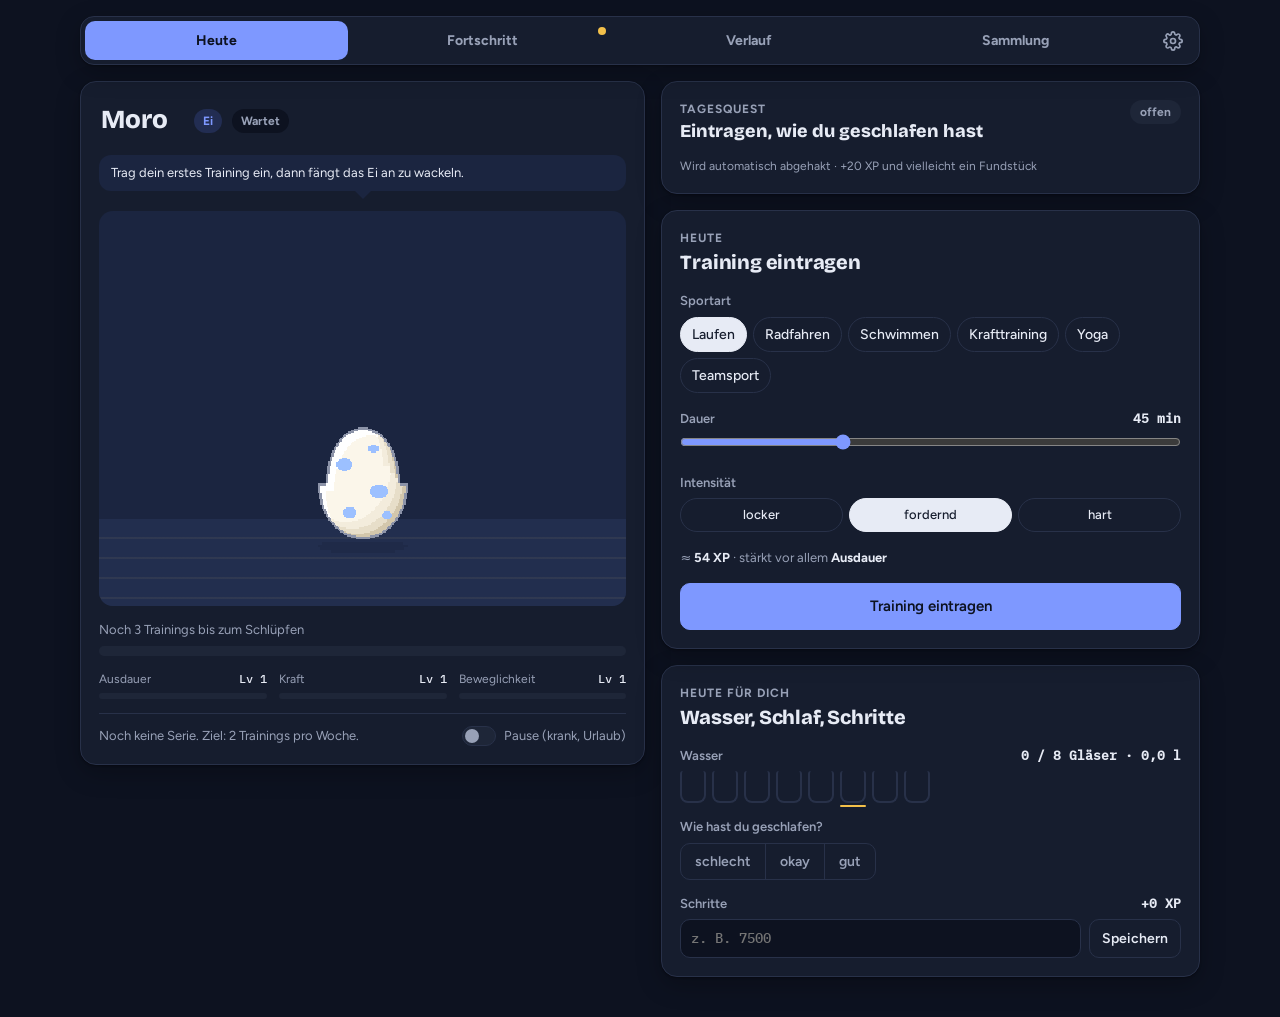
==== commit 2f7cfde5: "Neue Stimmung Durstig: ab 15 Uhr bei unter 1 l, Stolz hat Vorrang Co-Authored-By: Claude Sonnet 5.5 " ====
--- a/pwa/index.html
+++ b/pwa/index.html
@@ -244,7 +244,7 @@
 /* Sprechblase über der Bühne, Spitze zeigt nach unten zur Figur */
 .mood { display: flex; gap: 8px; align-items: flex-end; margin-bottom: -4px; }
 .mood-pill { font-size: 12px; font-weight: 700; padding: 3px 9px; border-radius: 999px; background: var(--bg); white-space: nowrap; }
-.mood-pill.proud { color: var(--good); } .mood-pill.rest { color: var(--accent); } .mood-pill.restless { color: var(--warn); } .mood-pill.tired { color: var(--bad); } .mood-pill.pause, .mood-pill.new { color: var(--muted); } .mood-pill.ready { color: var(--ink); }
+.mood-pill.proud { color: var(--good); } .mood-pill.rest { color: var(--accent); } .mood-pill.restless { color: var(--warn); } .mood-pill.tired { color: var(--bad); } .mood-pill.pause, .mood-pill.new { color: var(--muted); } .mood-pill.ready { color: var(--ink); } .mood-pill.thirsty { color: #5BB8FF; }
 .mood-text { position: relative; flex: 1 1 auto; min-width: 0; font-size: 13px; background: var(--stage); padding: 8px 12px; border-radius: 12px; margin-bottom: 10px; }
 .mood-text::after { content: ""; position: absolute; left: 50%; bottom: -8px; margin-left: -8px; border: 8px solid transparent; border-bottom: 0; border-top-color: var(--stage); }
 
@@ -826,6 +826,7 @@
 const seasonOf = d => { const m = d.getMonth() + 1; return m === 12 || m <= 2 ? 'winter' : m <= 5 ? 'fruehling' : m <= 8 ? 'sommer' : 'herbst'; };
 const seasonItem = season => Object.keys(SEASON_ITEMS).find(k => SEASON_ITEMS[k][1] === season);
 // Gesundheit
+const THIRST_HOUR = 15, THIRST_GLASSES = 4; // durstig ab 15 Uhr bei unter 1 l (4 Gläser à 0,25 l)
 const WATER_GOAL = 6, WATER_MAX = 8; // 8 Gläser à 0,25 l = 2 l
 const stepXp = steps => Math.min(30, Math.floor((steps || 0) / 1000) * 4);
 const hp = (s, d) => (s.health && s.health[d]) || {};
@@ -964,6 +965,11 @@
   else if (gap === 3) mood = { key: 'restless', label: 'Rastlos', face: 'restless', text: `${n} tippelt herum und wartet auf die nächste Einheit.` };
   else mood = { key: 'tired', label: 'Schlapp', face: 'sad', text: `${n} ist schlapp, aber nicht verloren. Eine kurze Einheit reicht, um es aufzuwecken.` };
   const today = hp(s, s.day);
+  // Durstig: ab 15 Uhr, wenn heute weniger als 1 l (4 Gläser) getrunken wurde. Stolz, Pause und „Wartet“ haben Vorrang.
+  if (!s.paused && gap !== null && gap !== 0 && new Date().getHours() >= THIRST_HOUR && (today.water || 0) < THIRST_GLASSES) {
+    const l = String((today.water || 0) * .25).replace('.', ',');
+    mood = { key: 'thirsty', label: 'Durstig', face: 'thirsty', text: `${n} hat Durst. Bisher erst ${l} l getrunken, ein Glas Wasser würde helfen.` };
+  }
   if (!s.paused && today.sleep === 'schlecht' && gap !== 0) mood = Object.assign({}, mood, { text: mood.text + ' Du hast schlecht geschlafen, heute lieber locker.' });
   const shine = (today.water || 0) >= WATER_GOAL;
   const w0 = curWeek * 7, wr = ws.filter(w => w.day >= w0 && w.day < w0 + 7);
@@ -1230,6 +1236,7 @@
   else if (kind !== 'moro') P(cx, my - 1, c.nose);
   if (face === 'happy') { R(cx - 1, my, 3, 2, '#5A2236'); P(cx, my + 1, '#FF7FA0'); }
   else if (face === 'sad') { P(cx - 1, my + 1, DARK); P(cx, my, DARK); P(cx + 1, my + 1, DARK); }
+  else if (face === 'thirsty') { R(cx - 1, my, 3, 2, '#5A2236'); P(cx + (f % 4 < 2 ? 0 : 1), my + 2, '#FF7FA0'); }
   else if (face === 'sleep') P(cx, my, DARK);
   else if (face === 'restless') R(cx - 1, my, 3, 1, DARK);
   else if (kind === 'aus' || kind === 'bew' || kind === 'hyb') { P(cx - 2, my, DARK); P(cx - 1, my + 1, DARK); P(cx, my, DARK); P(cx + 1, my + 1, DARK); P(cx + 2, my, DARK); }
@@ -1246,6 +1253,7 @@
     R(cx - 1, y, 3, 3, GOLD); P(cx, y + 1, '#FFE08A'); P(cx - 1, y + 2, '#B9820C'); P(cx + 1, y + 2, '#B9820C');
   }
   if (face === 'sad') { P(eyes[0], ey + eh, '#7FC4FF'); P(eyes[0], ey + eh + 1, '#7FC4FF'); }
+  if (face === 'thirsty') { P(eyes[1] + 4, ey - 1, '#7FC4FF'); P(eyes[1] + 4, ey, '#7FC4FF'); P(eyes[1] + 4, ey + 1, '#BFE3FF'); }
   if (face === 'sleep') {
     const zz = (x, y) => [[0,0],[1,0],[2,0],[1,1],[0,2],[1,2],[2,2]].forEach(([a, b]) => P(x + a, y + b, '#7C97FF'));
     const o = f % 12;
@@ -1619,6 +1627,12 @@
     else { triF([cx - 2.8, n - 1.3], [cx + 2.8, n - 1.3], [cx, n + 1.5], c.nose); spot(cx - .9, n - .6, .8, .45, '#FFD0DC'); }
     const m0 = v === 3 ? n + 3.2 : n + 2.6;
     if (face === 'happy') { spot(cx, n + 7.4, 4.2, 3.4, '#5A2236'); spot(cx, n + 9.2, 2.6, 1.5, '#FF7FA0'); line([[cx, n + 1.5], [cx, n + 4]], lw, DK); }
+    else if (face === 'thirsty') {
+      const wag = f % 4 < 2 ? 0 : .9;
+      line([[cx, n + 1.5], [cx, n + 3]], lw, DK);
+      spot(cx, n + 6.2, 3.6, 3, '#5A2236'); spot(cx + wag, n + 9.2, 2, 2.8, '#FF7FA0'); line([[cx + wag, n + 8.2], [cx + wag, n + 10.8]], .3, '#E0587C');
+      [[cx + ex + 7, ey - 7, 1.5, 2.4], [cx + ex + 7, ey - 6.4, .6, 1]].forEach(([x, y, a, b], i) => spot(x, y, a, b, i ? '#EAF6FF' : '#7FC4FF'));
+    }
     else if (face === 'sad') line([[cx - 4, n + 6.4], [cx - 2, n + 5], [cx + 2, n + 5], [cx + 4, n + 6.4]], lw, DK);
     else if (face === 'sleep') spot(cx, n + 5.4, 1.3, 1.1, DK);
     else if (face === 'restless') line([[cx - 3.5, n + 5.4], [cx + 3.5, n + 5.4]], .6, DK);
@@ -1663,6 +1677,11 @@
     const my = animal ? n + 7 : n + 3;
     spot(cx, my, 4.5, 3.6, '#5A2236'); spot(cx, my + 2, 2.8, 1.6, '#FF7FA0');
     if (animal) line([[cx, n + 2.6], [cx, n + 3.6]], lw, DK);
+  } else if (face === 'thirsty') {
+    const ty = animal ? n + 5.2 : n + 2.2, wag = f % 4 < 2 ? 0 : .9;
+    if (animal) line([[cx, n + 2.6], [cx, n + 3.8]], lw, DK);
+    spot(cx, ty + 1.4, 3.6, 3, '#5A2236'); spot(cx + wag, ty + 4.4, 2, 2.8, '#FF7FA0'); line([[cx + wag, ty + 3.4], [cx + wag, ty + 6]], .3, '#E0587C');
+    [[cx + ex + 7, ey - 7, 1.5, 2.4], [cx + ex + 7, ey - 6.4, .6, 1]].forEach(([x, y, a, b], i) => spot(x, y, a, b, i ? '#EAF6FF' : '#7FC4FF'));
   } else if (face === 'sad') line([[cx - 4, n + 6], [cx - 2, n + 4.6], [cx + 2, n + 4.6], [cx + 4, n + 6]], lw, DK);
   else if (face === 'sleep') spot(cx, animal ? n + 5 : n + 2, 1.3, 1.1, DK);
   else if (face === 'restless') line([[cx - 3.5, animal ? n + 5 : n + 2], [cx + 3.5, animal ? n + 5 : n + 2]], .6, DK);
@@ -2475,6 +2494,10 @@
     document.addEventListener('visibilitychange', () => { if (!document.hidden && syncDay()) commit(); });
     setInterval(() => { if (syncDay()) commit(); }, 60000);
   }
+  // Stimmung neu berechnen: beim Zurückkehren in die App (die PWA wird im Hintergrund beendet) und alle 5 Minuten bei geöffneter App (z. B. 15 Uhr erreicht)
+  const refreshMood = () => { D = derive(state); render(); };
+  document.addEventListener('visibilitychange', () => { if (!document.hidden) refreshMood(); });
+  setInterval(() => { if (!document.hidden) refreshMood(); }, 300000);
 }
 if (window.claude && window.claude.hot && typeof window.claude.hot.snapshot === 'function') window.claude.hot.snapshot(() => ({ state }));
 window.claude?.hot?.ready ? window.claude.hot.ready(boot) : boot(window.claude?.hot?.data ?? {});
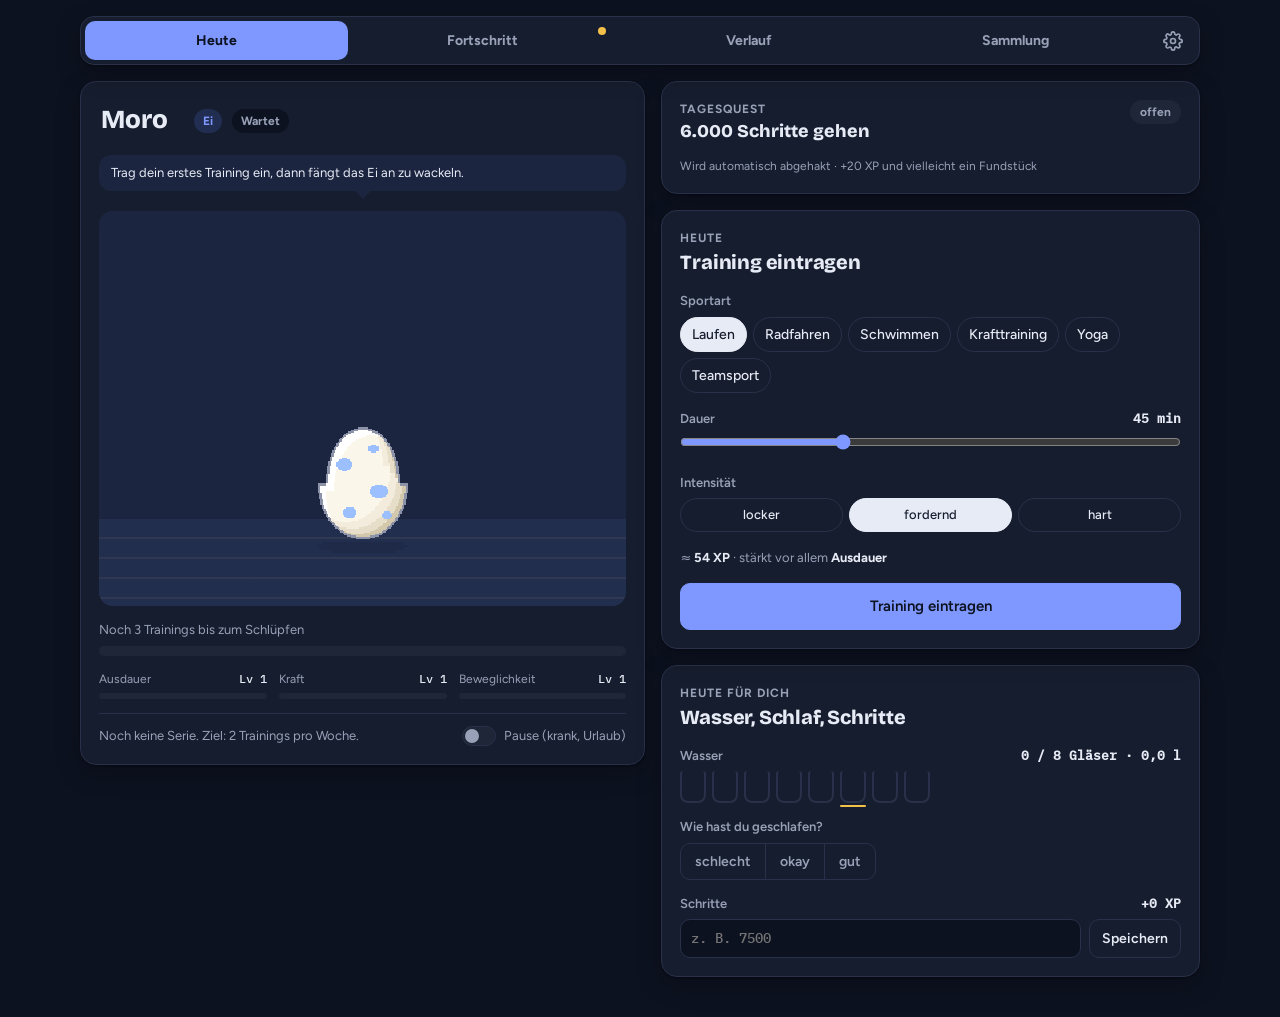
==== commit a242c14d: "Wochenbrief ohne Training: ermunternder Brief je Tierlinie, Körperfakt zählt nur Trainingswochen Co-" ====
--- a/pwa/index.html
+++ b/pwa/index.html
@@ -1882,9 +1882,18 @@
   const days = D.weekDays[wi] || 0; xpW += days >= 3 ? 60 : days === 2 ? 25 : 0;
   for (let d = d0; d <= d1; d++) if (s.questsDone[d]) xpW += QUEST_XP;
   const water = []; for (let d = d0; d <= d1; d++) if (hp(s, d).water) water.push(hp(s, d).water);
-  const fact = FACTS.filter(x => x.from <= wi + 1).pop();
+  // Körperfakt nach Wochen mit Training gezählt: Eine Woche ohne Training verschiebt den Fakt auf die nächste Woche
+  const trainedWeeks = (D.weekCounts || []).slice(0, wi + 1).filter(c => c > 0).length;
+  const fact = FACTS.filter(x => x.from <= Math.max(1, trainedWeeks)).pop();
   const p = [];
-  p.push(ws.length ? `Du hast diese Woche ${ws.length}-mal trainiert, zusammen ${fmtMin(mins)}. Am meisten ${TYPES[fav[0]].label}.` : 'Diese Woche war ruhig. Das ist in Ordnung, ich warte auf dich.');
+  const MISS = { aus: 'Ich werde ganz hibbelig, wenn ich an die nächste Runde denke.', kra: 'Ich brumme schon vor Vorfreude vor mich hin.', bew: 'Ich strecke mich schon mal und mache mich geschmeidig.', hyb: 'Ich tigere schon vergnügt herum.' };
+  if (!ws.length) {
+    p.push('Diese Woche war ruhig. Das ist in Ordnung, Pausen gehören dazu.');
+    p.push(`${MISS[D.line] || 'Ich vermisse unsere Einheiten ein bisschen.'} Ich freue mich schon darauf, wieder mit dir zu trainieren.`);
+    if (water.length) p.push(`Im Schnitt hast du ${(water.reduce((a, b) => a + b, 0) / water.length).toFixed(1).replace('.', ',')} Gläser Wasser am Tag getrunken.`);
+    return { title: `Woche ${wi + 1}`, paras: p, sign: n, stats: [['Trainings', 0], ['Zeit', fmtMin(0)], ['XP', xpW]] };
+  }
+  p.push(`Du hast diese Woche ${ws.length}-mal trainiert, zusammen ${fmtMin(mins)}. Am meisten ${TYPES[fav[0]].label}.`);
   if (wi > 0 && ws.length) p.push(ws.length > prev.length ? `Das ${ws.length - prev.length === 1 ? 'ist eine Einheit' : `sind ${ws.length - prev.length} Einheiten`} mehr als letzte Woche.` : ws.length === prev.length ? 'Genauso oft wie letzte Woche. Schön beständig.' : 'Etwas weniger als letzte Woche, aber jede Einheit zählt.');
   if (water.length) p.push(`Im Schnitt hast du ${(water.reduce((a, b) => a + b, 0) / water.length).toFixed(1).replace('.', ',')} Gläser Wasser am Tag getrunken.`);
   p.push(`In deinem Körper passiert gerade: ${fact.title}. ${fact.text.split('. ')[0]}.`);
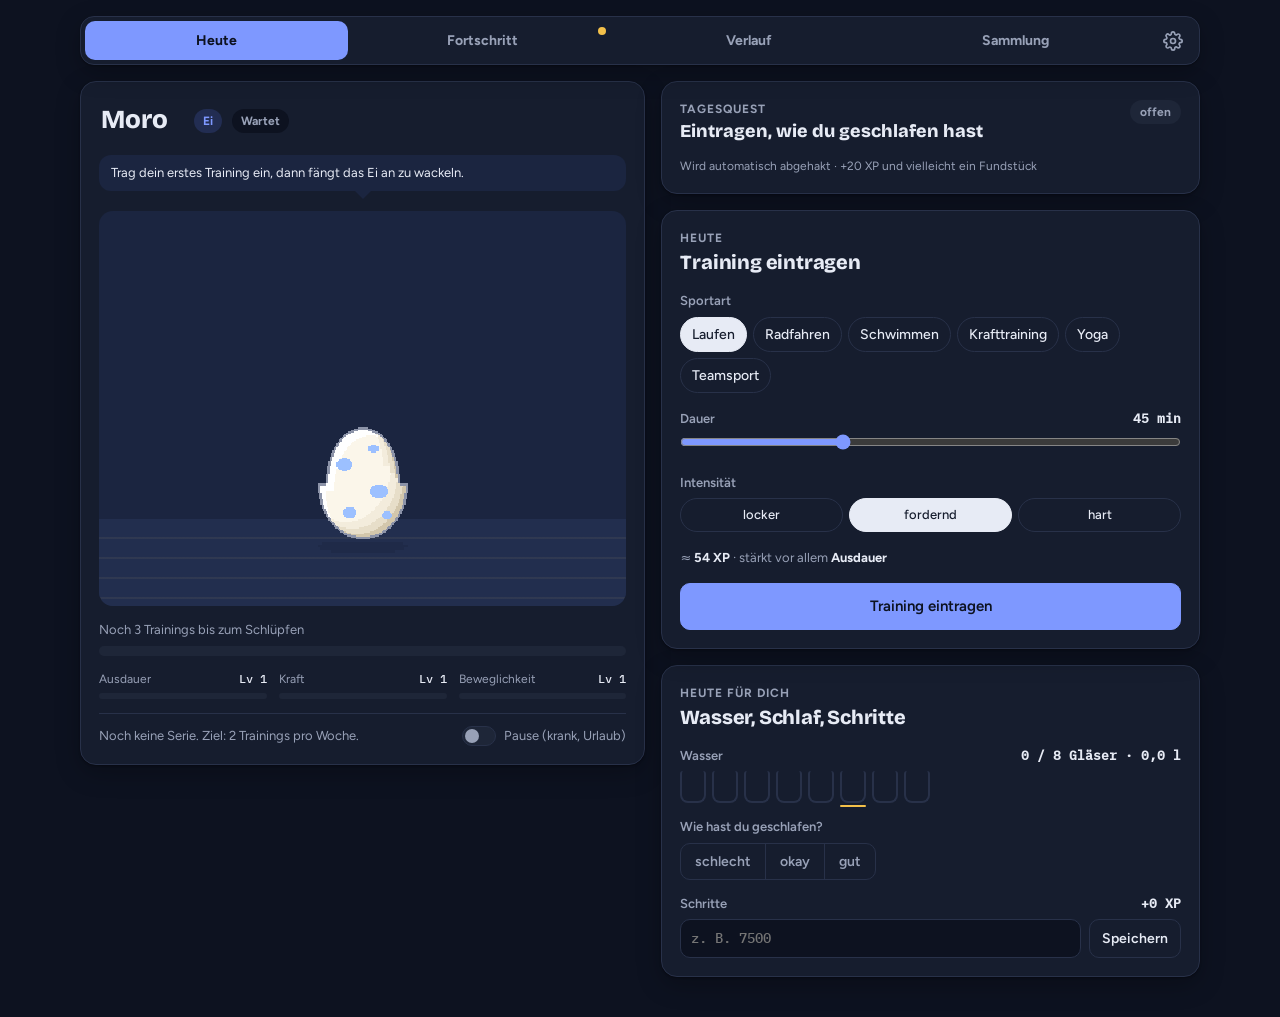
==== commit ebc6ef28: "Wochenziele: 2 Trainings, 120 Minuten, Trinkziel 4 Tage; Serie und Hinweis nutzen das Wochenziel Co-" ====
--- a/pwa/index.html
+++ b/pwa/index.html
@@ -708,12 +708,13 @@
 const PICKS = [['auto', 'Nach Training'], ['aus', 'Hase'], ['kra', 'Bär'], ['bew', 'Katze'], ['hyb', 'Tiger']];
 // Wochenziele (Woche = 7 Tage ab Tag 1)
 const WEEK_GOALS = [
-  { id: 'n', label: 'Trainings', goal: 3, fmt: v => `${v}` },
-  { id: 'min', label: 'Trainingsminuten', goal: 150, fmt: v => `${v} min` },
+  { id: 'n', label: 'Trainings', goal: 2, fmt: v => `${v}` },
+  { id: 'min', label: 'Trainingsminuten', goal: 120, fmt: v => `${v} min` },
   { id: 'steps', label: 'Schritte pro Tag (Ø der Woche)', goal: 6000, fmt: v => v.toLocaleString('de-DE') },
   { id: 'sleep', label: 'Tage mit gutem Schlaf', goal: 4, fmt: v => `${v}` },
-  { id: 'water', label: 'Tage mit Trinkziel', goal: 5, fmt: v => `${v}` },
+  { id: 'water', label: 'Tage mit Trinkziel', goal: 4, fmt: v => `${v}` },
 ];
+const GOAL_N = WEEK_GOALS[0].goal; // Wochenziel Trainings: Quelle für Serie und Hinweistexte
 // Flaschenfarben: Blau gibt es von Anfang an, jedes erreichte Wochentrinkziel schaltet eine zufällige weitere frei
 const BOTTLES = {
   blau: { name: 'Blau', c: '#2F5BFF' }, gruen: { name: 'Grün', c: '#2FA58E' }, rot: { name: 'Rot', c: '#E5484D' },
@@ -935,10 +936,10 @@
     xp += n >= 3 ? 60 : n === 2 ? 25 : 0;
   }
   let streak = 0, i = curWeek;
-  if (weekDays[i] < 2) i--;
-  while (i >= 0 && weekDays[i] >= 2) { streak++; i--; }
+  if (weekDays[i] < GOAL_N) i--;
+  while (i >= 0 && weekDays[i] >= GOAL_N) { streak++; i--; }
   let streakBest = 0, run = 0;
-  weekDays.forEach(n => { run = n >= 2 ? run + 1 : 0; streakBest = Math.max(streakBest, run); });
+  weekDays.forEach(n => { run = n >= GOAL_N ? run + 1 : 0; streakBest = Math.max(streakBest, run); });
   const recs = {
     longest: ws.reduce((a, w) => Math.max(a, w.min), 0),
     weekMost: Math.max(0, ...weekCounts),
@@ -1972,7 +1973,7 @@
     $(s).textContent = 'Lv ' + (1 + Math.floor(D.stats[k] / 80));
     $(b).style.width = D.norm[k] * 100 + '%';
   });
-  $('streak').innerHTML = D.streak ? `<b>${D.streak} ${D.streak === 1 ? 'Woche' : 'Wochen'}</b> in Folge mit 2+ Trainings` : 'Noch keine Serie. Ziel: 2 Trainings pro Woche.';
+  $('streak').innerHTML = D.streak ? `<b>${D.streak} ${D.streak === 1 ? 'Woche' : 'Wochen'}</b> in Folge mit ${GOAL_N}+ Trainings` : `Noch keine Serie. Ziel: ${GOAL_N} Trainings pro Woche.`;
 
   $('logDay').textContent = isClean() ? 'Heute' : `Heute · Tag ${state.day + 1}`;
   updatePreview();
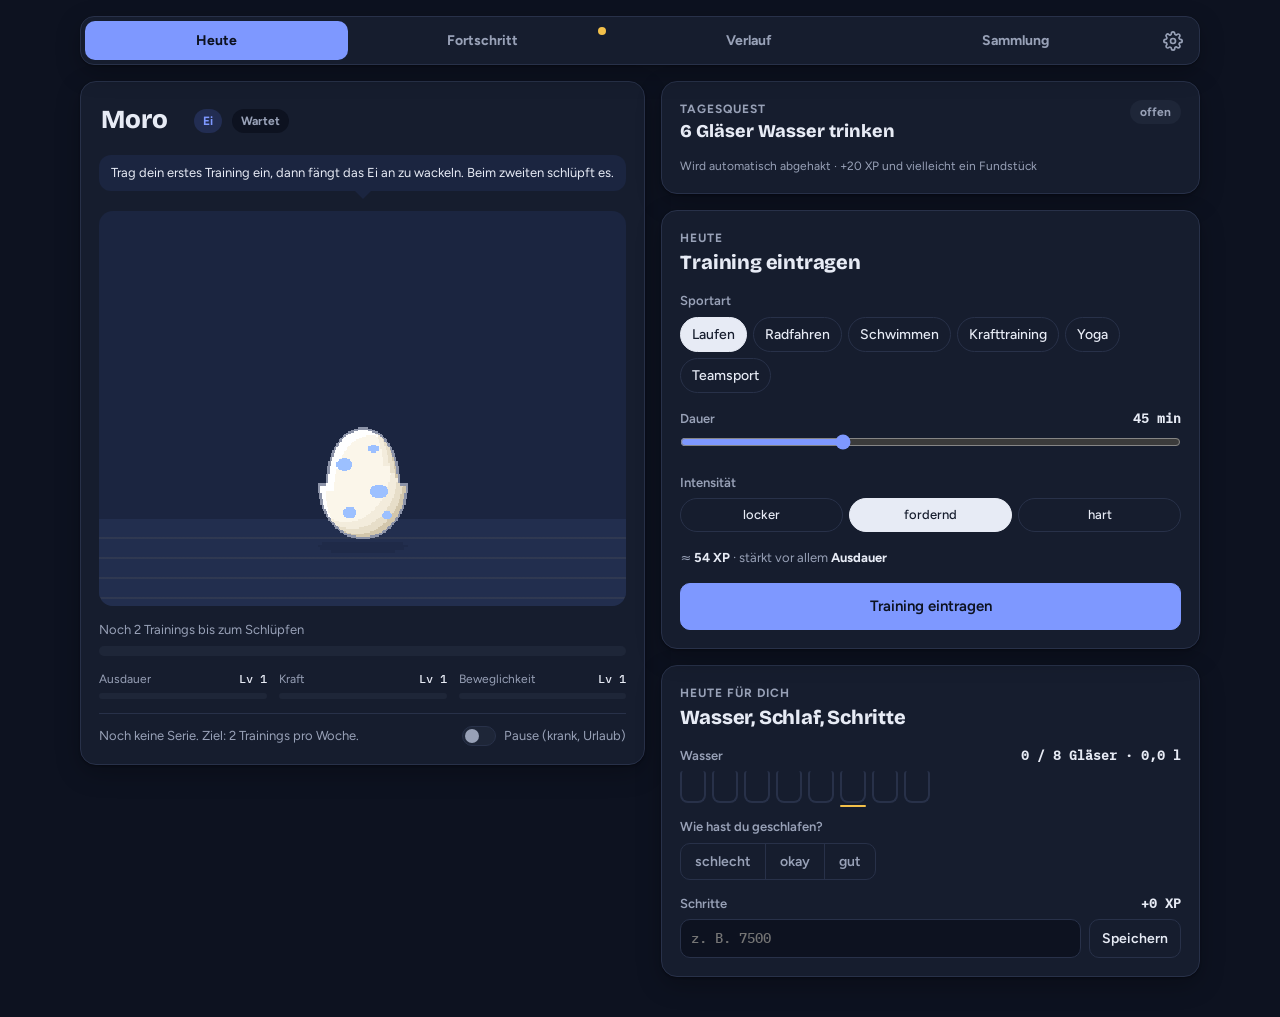
==== commit 3a66d76a: "Ei schlüpft nach 2 Trainings: Texte angepasst, zweiter Riss entfernt Co-Authored-By: Claude Sonnet 5" ====
--- a/pwa/index.html
+++ b/pwa/index.html
@@ -714,6 +714,7 @@
   { id: 'sleep', label: 'Tage mit gutem Schlaf', goal: 4, fmt: v => `${v}` },
   { id: 'water', label: 'Tage mit Trinkziel', goal: 4, fmt: v => `${v}` },
 ];
+const HATCH_N = 2; // Trainings bis zum Schlüpfen: bewusst kurz, damit das Baby früh da ist und motiviert
 const GOAL_N = WEEK_GOALS[0].goal; // Wochenziel Trainings: Quelle für Serie und Hinweistexte
 // Flaschenfarben: Blau gibt es von Anfang an, jedes erreichte Wochentrinkziel schaltet eine zufällige weitere frei
 const BOTTLES = {
@@ -862,7 +863,7 @@
   { from: 12, title: 'Sichtbar', text: 'Ab etwa 12 Wochen sehen viele die Veränderung im Spiegel. Ab hier trägt dich der Sport immer mehr selbst. Moro hat seinen Job gemacht.' },
 ];
 const EVO_TEXT = {
-  1: n => `Drei Trainings geschafft. Genau hier hören die meisten wieder auf. ${n} ist geschlüpft, weil du weitergemacht hast.`,
+  1: n => `Zwei Trainings geschafft, und ${n} ist geschlüpft! Der Anfang ist das Schwerste, den hast du hinter dir. Jetzt wächst ${n} mit jedem Training weiter.`,
   2: n => `${n} wächst, und deine Muskeln bauen gerade neue Mitochondrien. Achte auf die kleinen Ohren: Sie verraten, welches Tier aus ${n} wird.`,
   3: (n, l) => `${lineReason(l)}, deshalb wird ${n} ${l.teenArt}.${(state.pick || state.lineChosen) ? '' : ' Wer anders trainiert, bekommt ein anderes Tier.'}`,
   4: (n, l) => `Ausgewachsen als ${l.adult}. Was ${n} in diesen Wochen geworden ist, siehst du bald auch an dir selbst.`,
@@ -947,7 +948,7 @@
     dayBest: Math.max(0, ...Object.values(dayXp)),
   };
   const count = ws.length;
-  const stage = count < 3 ? 0 : xp < STAGES[2].xp ? 1 : xp < STAGES[3].xp ? 2 : xp < STAGES[4].xp ? 3 : 4;
+  const stage = count < HATCH_N ? 0 : xp < STAGES[2].xp ? 1 : xp < STAGES[3].xp ? 2 : xp < STAGES[4].xp ? 3 : 4;
   const master = stage === 4 ? Math.floor((xp - STAGES[4].xp) / MASTER_XP) : 0;
   // Hybrid (Tiger), wenn die stärkste Eigenschaft weniger als 25 % vor der zweiten liegt
   const ranked = Object.entries(stats).sort((a, b) => b[1] - a[1]);
@@ -959,7 +960,7 @@
   const n = s.name;
   let mood;
   if (s.paused) mood = { key: 'pause', label: 'Pause', face: 'sleep', text: `${n} schläft und hält deinen Fortschritt fest, bis du wieder loslegst.` };
-  else if (gap === null) mood = { key: 'new', label: 'Wartet', face: 'neutral', text: 'Trag dein erstes Training ein, dann fängt das Ei an zu wackeln.' };
+  else if (gap === null) mood = { key: 'new', label: 'Wartet', face: 'neutral', text: 'Trag dein erstes Training ein, dann fängt das Ei an zu wackeln. Beim zweiten schlüpft es.' };
   else if (gap === 0) mood = { key: 'proud', label: 'Stolz', face: 'happy', text: stage === 0 ? 'Es wackelt! Da drin tut sich was.' : `Heute trainiert. ${n} hüpft vor Stolz.` };
   else if (gap === 1) mood = { key: 'rest', label: 'Erholt sich', face: 'content', text: 'Ruhetag. Muskeln wachsen in der Pause, nicht beim Training. Morgen geht es weiter.' };
   else if (gap === 2) mood = { key: 'ready', label: 'Bereit', face: 'neutral', text: `${n} ist ausgeruht und bereit für die nächste Einheit.` };
@@ -1029,7 +1030,6 @@
     blob(ex, cy, rx, ry, { fill: '#FBF6EA', shade: '#E7DEC9', out: '#8C93A8', hi: '#FFFFFF' }, true);
     [[-2, -3], [2, 1], [-3, 3], [1, -5], [3, 4]].forEach(([x, y]) => P(ex + x, cy + y, '#7FA7FF'));
     if (L.count >= 1) [[-4, 0], [-3, -1], [-2, 0], [-1, -1], [0, 0]].forEach(([x, y]) => P(ex + x, cy + y, '#5D6478'));
-    if (L.count >= 2) [[1, -1], [2, 0], [3, -1], [4, 0], [0, 1]].forEach(([x, y]) => P(ex + x, cy + y, '#5D6478'));
     return;
   }
 
@@ -1347,7 +1347,6 @@
     paint(m, { fill: '#FBF6EA', mid: '#F3ECDC', shade: '#E7DEC9', deep: '#D3C7AC', out: '#8C93A8', hi: '#FFFFFF', hi2: '#FFFFFF' });
     [[53, 79, 3, 2.4], [66, 89, 3.4, 2.6], [55, 97, 2.6, 2], [64, 73, 2, 1.6], [69, 98, 2, 1.5]].forEach(([x, y, a, b]) => spot(x, y, a, b, '#9CC0FF'));
     if (L.count >= 1) line([[45, 87], [49, 84], [52, 88], [56, 84], [60, 88]], .75, '#5D6478');
-    if (L.count >= 2) line([[60, 88], [64, 84], [68, 88], [72, 85], [75, 87]], .75, '#5D6478');
     ctx.restore();
     return;
   }
@@ -1962,7 +1961,7 @@
   $('pause').checked = state.paused;
 
   let label, val, pct;
-  if (D.stage === 0) { const left = 3 - D.count; label = `Noch ${left} ${left === 1 ? 'Training' : 'Trainings'} bis zum Schlüpfen`; val = `${D.count} / 3`; pct = D.count / 3; }
+  if (D.stage === 0) { const left = HATCH_N - D.count; label = `Noch ${left} ${left === 1 ? 'Training' : 'Trainings'} bis zum Schlüpfen`; val = `${D.count} / ${HATCH_N}`; pct = D.count / HATCH_N; }
   else if (D.stage < 4) { const cur = STAGES[D.stage].xp, nx = STAGES[D.stage + 1]; label = `Nächste Stufe: ${stageName(D.stage + 1, D.line || D.lean)}`; val = `${D.xp} / ${nx.xp} XP`; pct = (D.xp - cur) / (nx.xp - cur); }
   else {
     const cur = STAGES[4].xp + D.master * MASTER_XP, nx = cur + MASTER_XP;
